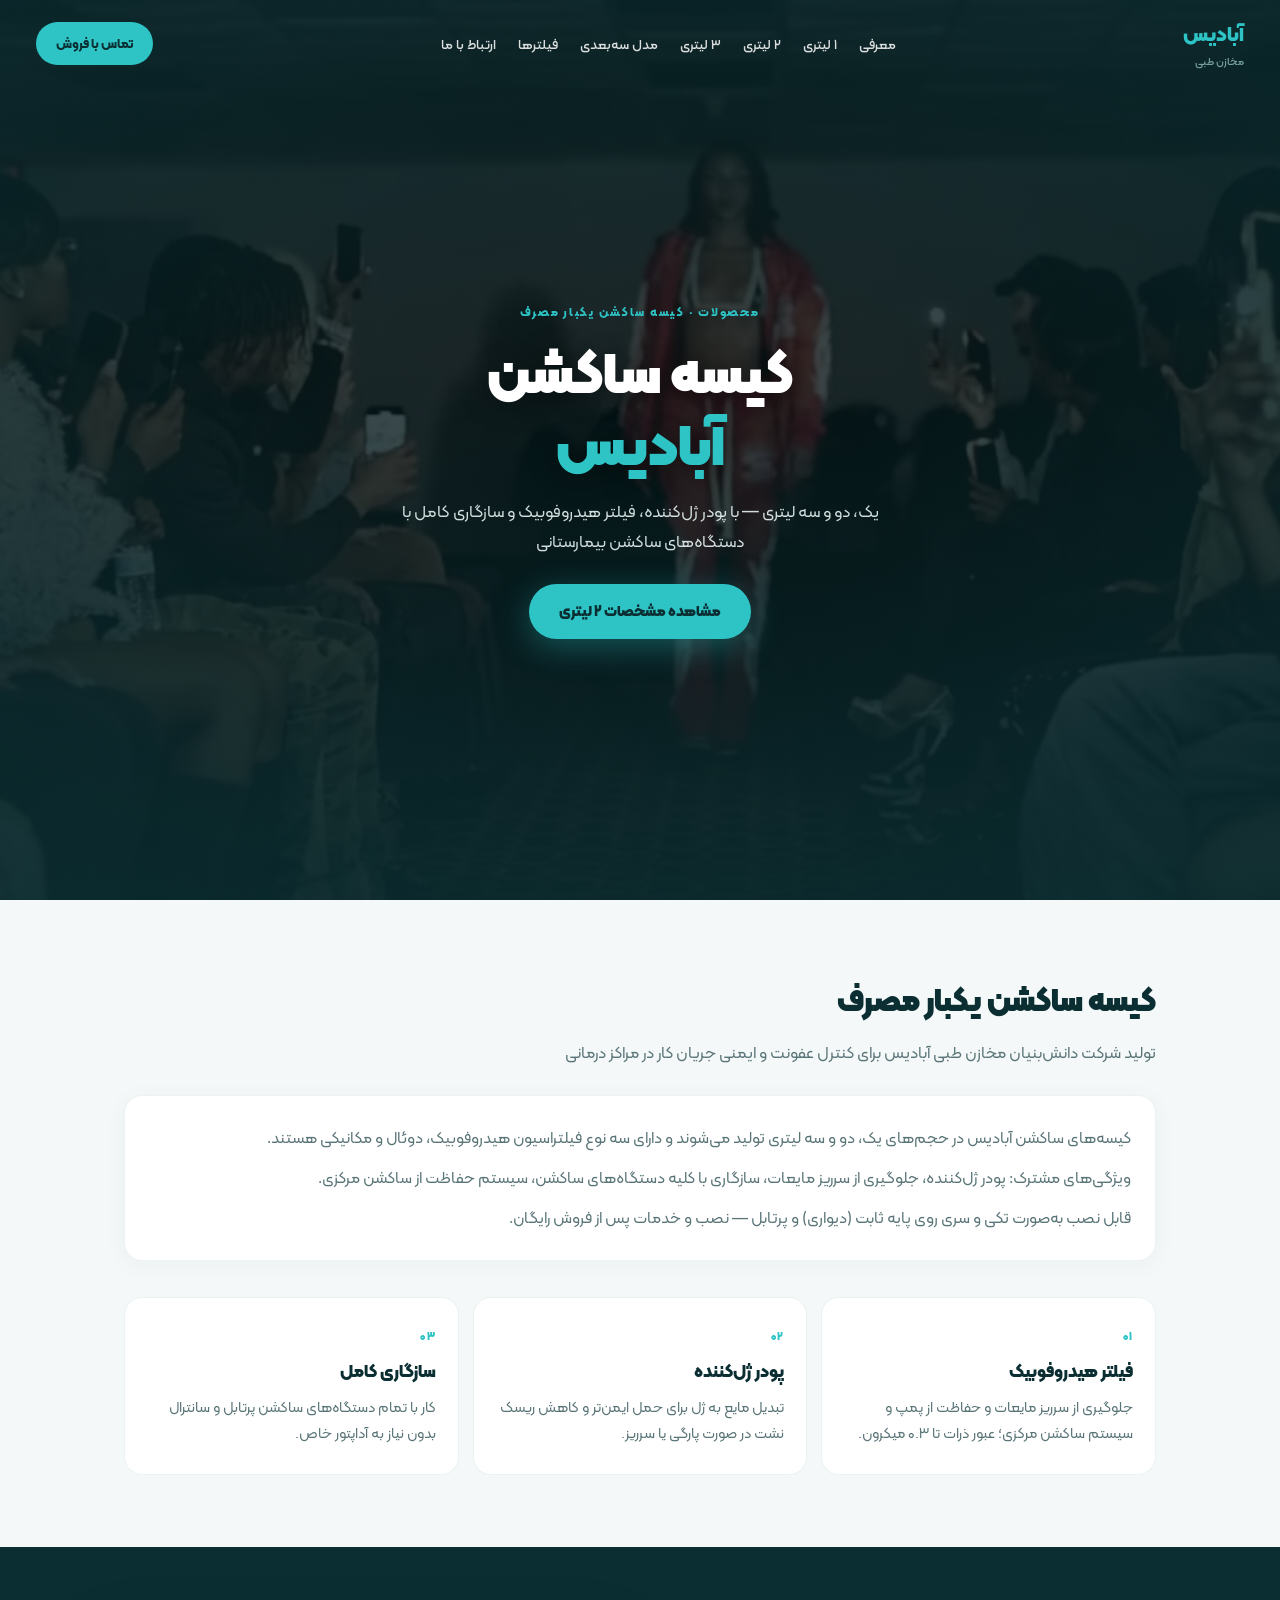
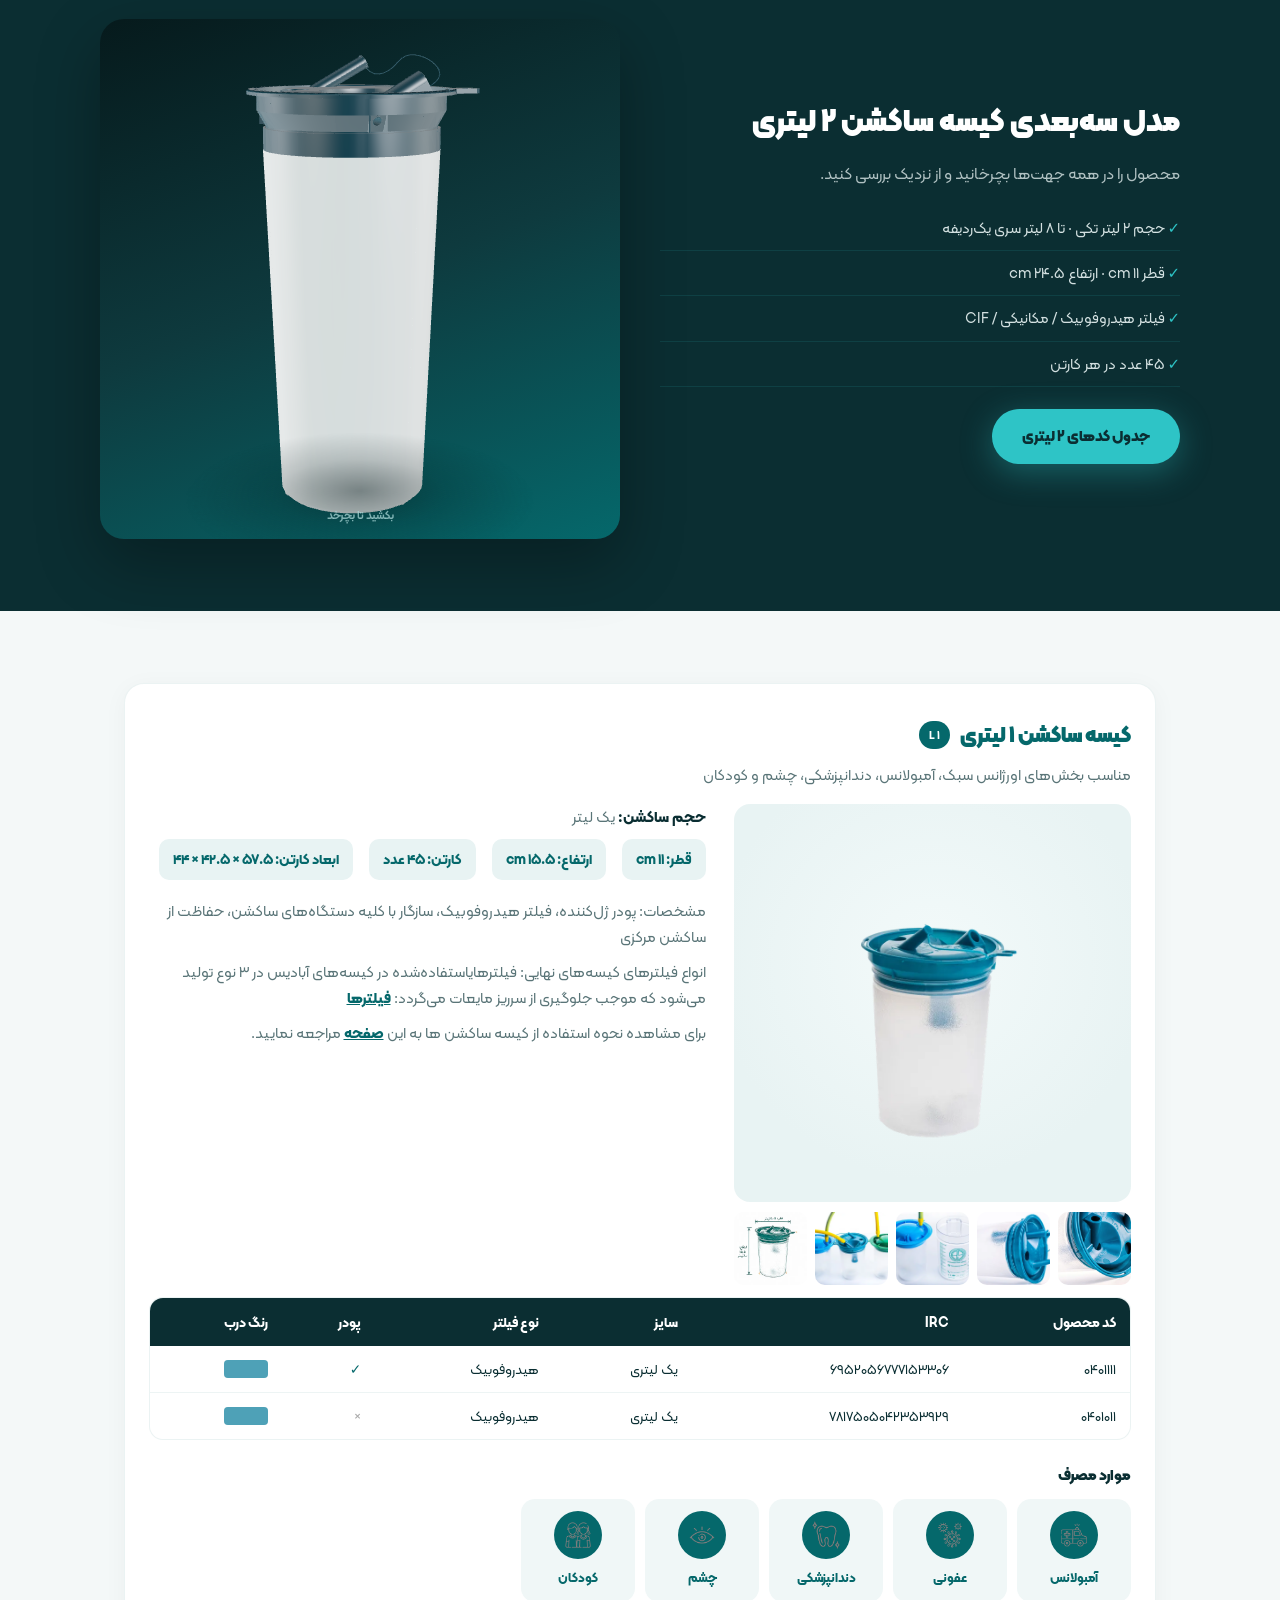
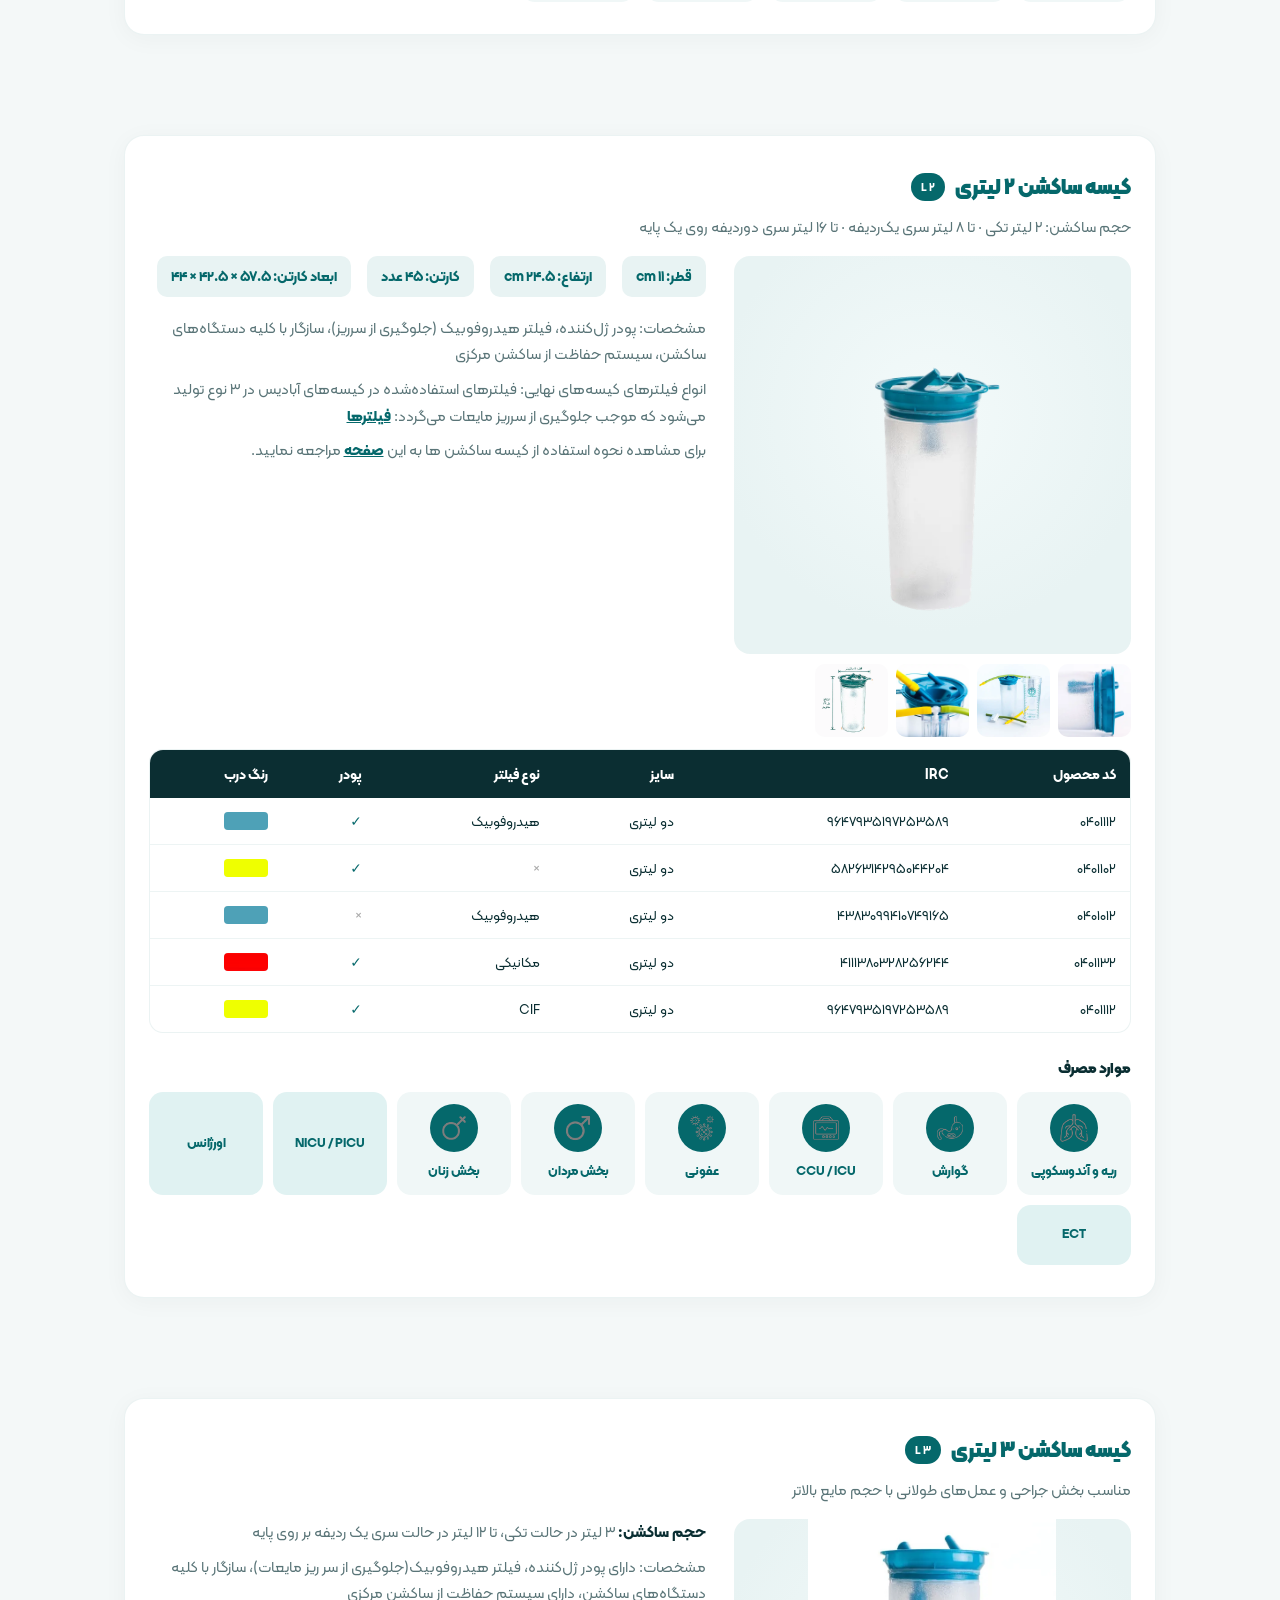
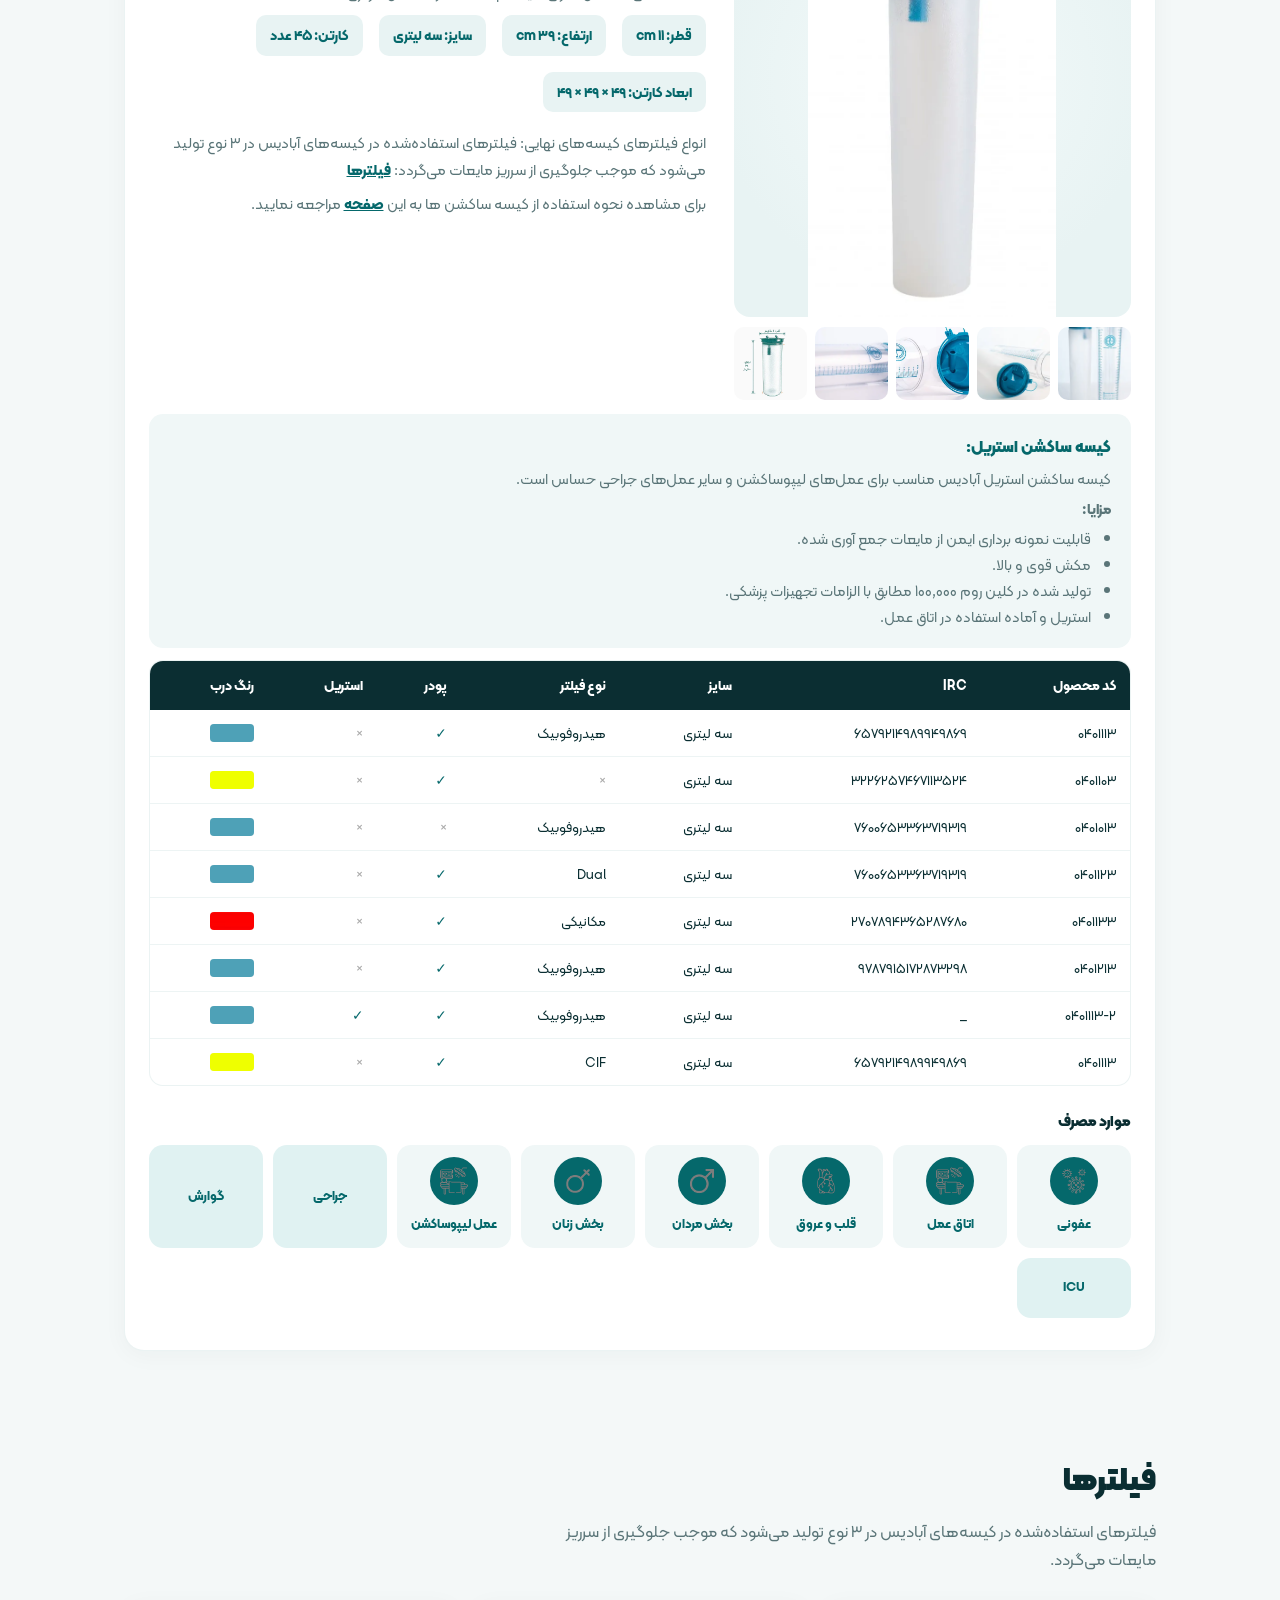
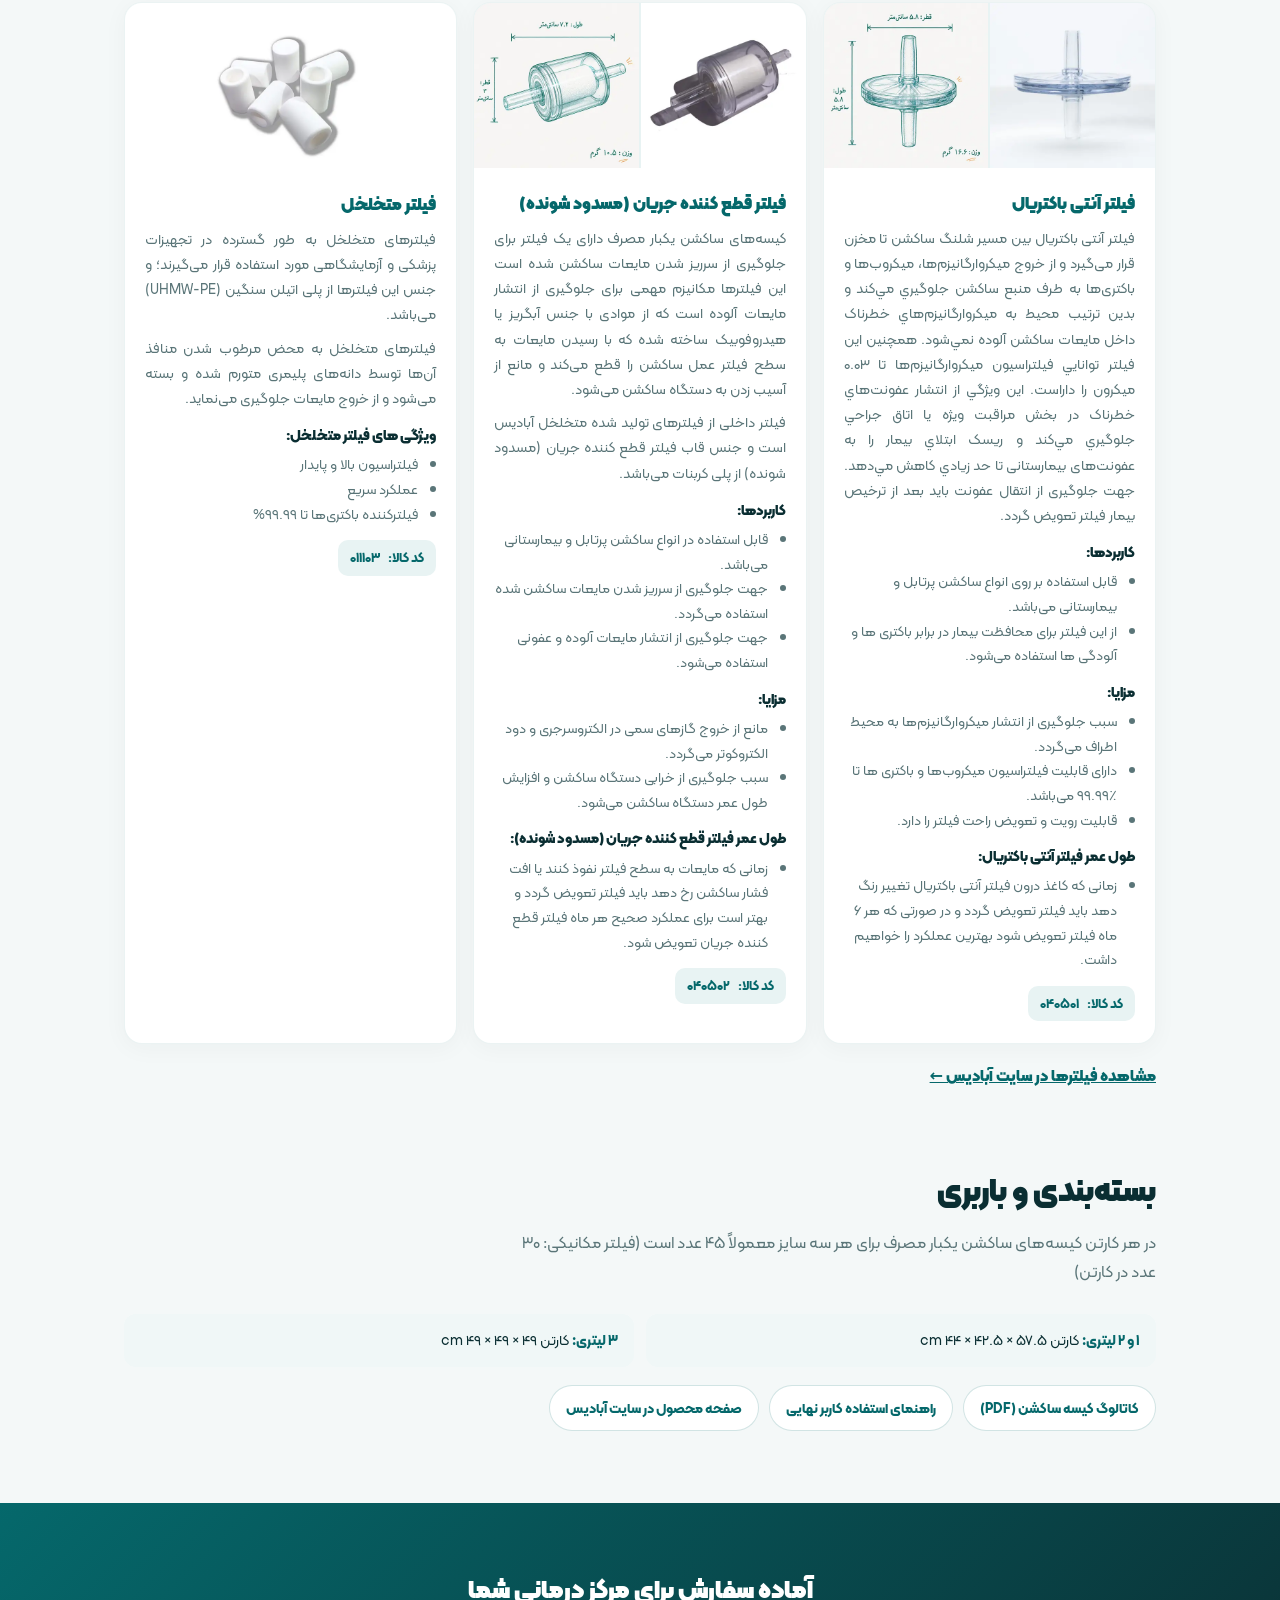
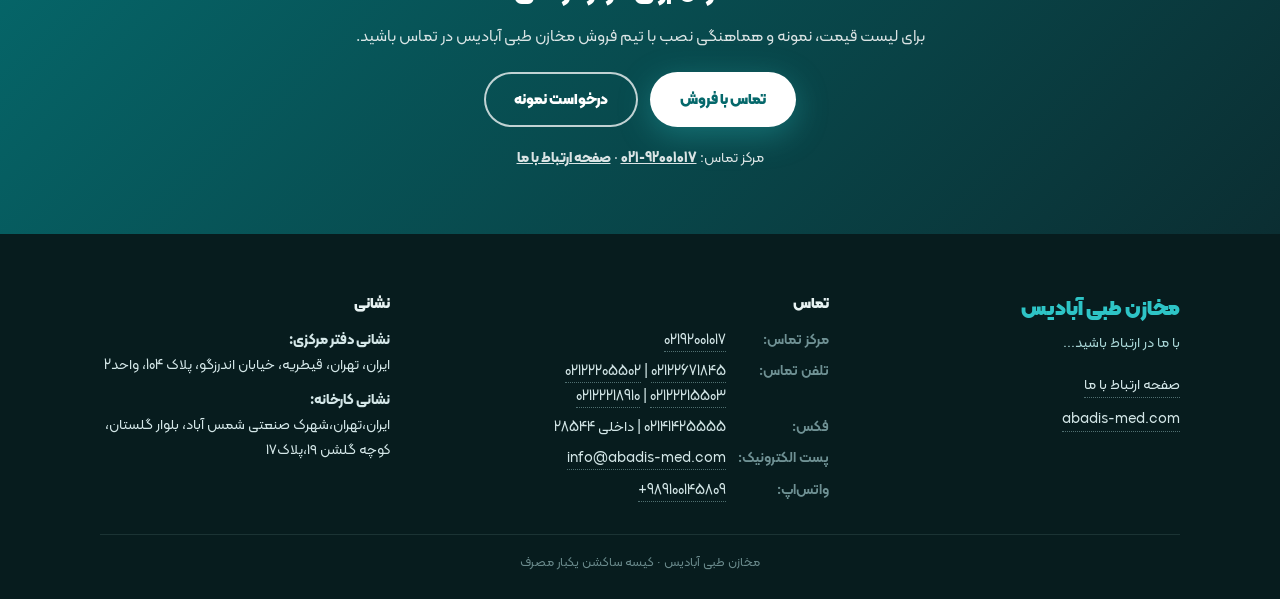
==== abadis/index.html @ 12a15f3e "abadis: merge user's new zip (new hero video default), full product info + gallery from abadis-med.c" ====
<!DOCTYPE html>
<html lang="fa" dir="rtl">
<head>
  <meta charset="UTF-8" />
  <meta name="viewport" content="width=device-width, initial-scale=1" />
  <title>کیسه ساکشن — مخازن طبی آبادیس</title>
  <meta name="description" content="کیسه ساکشن یکبار مصرف آبادیس در حجم‌های ۱، ۲ و ۳ لیتری؛ دارای پودر ژل‌کننده، فیلتر هیدروفوبیک و سیستم حفاظت از ساکشن مرکزی، سازگار با کلیه دستگاه‌های ساکشن." />
  <meta name="theme-color" content="#0b2e32" />
  <link rel="canonical" href="https://siaamak-ghodsi.github.io/abadis-scroll-scrub-demo/abadis/" />
  <link rel="icon" href="./favicon.ico" sizes="any" />
  <link rel="icon" type="image/png" sizes="32x32" href="./img/favicon-32.png" />
  <link rel="apple-touch-icon" href="./img/apple-touch-icon.png" />
  <meta property="og:type" content="website" />
  <meta property="og:locale" content="fa_IR" />
  <meta property="og:site_name" content="مخازن طبی آبادیس" />
  <meta property="og:title" content="کیسه ساکشن یکبار مصرف آبادیس" />
  <meta property="og:description" content="یک، دو و سه لیتری — با پودر ژل‌کننده، فیلتر هیدروفوبیک و سازگاری کامل با دستگاه‌های ساکشن بیمارستانی" />
  <meta property="og:url" content="https://siaamak-ghodsi.github.io/abadis-scroll-scrub-demo/abadis/" />
  <meta property="og:image" content="https://siaamak-ghodsi.github.io/abadis-scroll-scrub-demo/abadis/img/og-image.jpg" />
  <meta property="og:image:width" content="1200" />
  <meta property="og:image:height" content="630" />
  <meta name="twitter:card" content="summary_large_image" />
  <meta name="twitter:title" content="کیسه ساکشن یکبار مصرف آبادیس" />
  <meta name="twitter:description" content="یک، دو و سه لیتری — با پودر ژل‌کننده، فیلتر هیدروفوبیک و سازگاری کامل با دستگاه‌های ساکشن بیمارستانی" />
  <meta name="twitter:image" content="https://siaamak-ghodsi.github.io/abadis-scroll-scrub-demo/abadis/img/og-image.jpg" />
  <link rel="preload" href="./fonts/kalameh/KalamehWeb-FaNum-Regular.woff2" as="font" type="font/woff2" crossorigin />
  <link rel="preload" href="./fonts/kalameh/KalamehWeb-FaNum-Black.woff2" as="font" type="font/woff2" crossorigin />
  <link rel="preload" href="./media/hero-poster.jpg" as="image" />
  <script type="importmap">
  {
    "imports": {
      "three": "./vendor/three/build/three.module.js",
      "three/addons/": "./vendor/three/examples/jsm/"
    }
  }
  </script>
  <style>
    @font-face { font-family: "Kalameh"; src: url("./fonts/kalameh/KalamehWeb-FaNum-Regular.woff2") format("woff2"); font-weight: 400; font-display: swap; }
    @font-face { font-family: "Kalameh"; src: url("./fonts/kalameh/KalamehWeb-FaNum-Medium.woff2") format("woff2"); font-weight: 500; font-display: swap; }
    @font-face { font-family: "Kalameh"; src: url("./fonts/kalameh/KalamehWeb-FaNum-SemiBold.woff2") format("woff2"); font-weight: 600; font-display: swap; }
    @font-face { font-family: "Kalameh"; src: url("./fonts/kalameh/KalamehWeb-FaNum-Bold.woff2") format("woff2"); font-weight: 700; font-display: swap; }
    @font-face { font-family: "Kalameh"; src: url("./fonts/kalameh/KalamehWeb-FaNum-ExtraBold.woff2") format("woff2"); font-weight: 800; font-display: swap; }
    @font-face { font-family: "Kalameh"; src: url("./fonts/kalameh/KalamehWeb-FaNum-Black.woff2") format("woff2"); font-weight: 900; font-display: swap; }

    :root {
      --teal: #05686b;
      --teal-dark: #0b2e32;
      --accent: #2ec4c6;
      --ink: #0a2e32;
      --muted: #5a7578;
      --bg: #f4f8f8;
      --font: "Kalameh", Tahoma, system-ui, sans-serif;
    }
    * { box-sizing: border-box; margin: 0; padding: 0; }
    html { scroll-behavior: smooth; }
    body { font-family: var(--font); color: var(--ink); line-height: 1.75; background: #0b2e32; }

    .header {
      position: fixed; top: 0; left: 0; right: 0; z-index: 100;
      display: flex; align-items: center; justify-content: space-between;
      padding: 16px 36px;
      transition: background .35s, backdrop-filter .35s;
    }
    .header.scrolled {
      background: rgba(11, 46, 50, 0.94);
      backdrop-filter: blur(14px);
    }
    .logo { color: #2ec4c6; font-weight: 800; font-size: 1.3rem; }
    .logo span { display: block; font-size: 0.68rem; font-weight: 500; color: rgba(168,213,214,0.7); }
    .nav { display: flex; gap: 22px; }
    .nav a {
      color: rgba(255,255,255,0.85); font-size: 0.86rem; font-weight: 500;
      text-decoration: none; transition: color .2s;
    }
    .nav a:hover { color: #2ec4c6; }
    .header-cta {
      text-decoration: none; display: inline-block;
      background: #2ec4c6; color: #0b2e32;
      padding: 10px 20px; border-radius: 999px;
      font-weight: 700; font-size: 0.84rem; border: none; cursor: pointer;
      font-family: inherit;
    }
    @media (max-width: 800px) {
      .nav { display: none; }
      .header { padding: 12px 16px; }
    }

    .hero {
      position: relative; min-height: 100vh;
      display: flex; align-items: center; justify-content: center;
      overflow: hidden;
    }
    .hero-video { position: absolute; inset: 0; z-index: 0; }
    .hero-video video {
      width: 100%; height: 100%;
      object-fit: cover;
      filter: brightness(0.38) saturate(0.75) contrast(1.05);
    }
    .hero-overlay {
      position: absolute; inset: 0; z-index: 1;
      background:
        linear-gradient(180deg, rgba(11,46,50,0.6) 0%, rgba(11,46,50,0.4) 40%, rgba(11,46,50,0.82) 100%),
        radial-gradient(ellipse at 50% 55%, transparent 25%, rgba(11,46,50,0.55) 100%);
    }
    .hero-content {
      position: relative; z-index: 2;
      text-align: center; padding: 120px 24px 80px; max-width: 820px;
    }
    .hero-content .eyebrow {
      font-size: 0.78rem; font-weight: 700; letter-spacing: 0.14em;
      color: var(--accent); margin-bottom: 14px;
    }
    .hero-content h1 {
      font-size: clamp(2.1rem, 5.5vw, 3.6rem);
      font-weight: 900; line-height: 1.25; color: #fff; margin-bottom: 16px;
      text-shadow: 0 4px 28px rgba(0,0,0,0.45);
    }
    .hero-content h1 em { font-style: normal; color: #2ec4c6; }
    .hero-content p {
      color: rgba(232,243,243,0.9); font-size: 1.05rem;
      margin-bottom: 28px; max-width: 540px; margin-inline: auto;
    }
    .hero-btn {
      display: inline-flex; text-decoration: none; background: #2ec4c6; color: #0b2e32;
      padding: 14px 30px; border-radius: 999px;
      font-weight: 800; font-size: 0.95rem; border: none; cursor: pointer;
      font-family: inherit;
      box-shadow: 0 8px 32px rgba(46,196,198,0.35);
      transition: transform .3s, box-shadow .3s;
    }
    .hero-btn:hover { transform: translateY(-3px); box-shadow: 0 14px 40px rgba(46,196,198,0.5); }

    .main { background: var(--bg); color: var(--ink); }
    .band { max-width: 1080px; margin: 0 auto; padding: 72px 24px; }
    .band h2 { font-size: clamp(1.45rem, 3vw, 2rem); font-weight: 900; margin-bottom: 10px; }
    .band .sub { color: var(--muted); font-size: 1.02rem; max-width: 640px; margin-bottom: 28px; }

    .intro-text {
      background: #fff; border-radius: 18px; padding: 28px 24px;
      border: 1px solid rgba(5,104,107,0.08);
      box-shadow: 0 4px 24px rgba(11,46,50,0.04);
      margin-bottom: 36px;
    }
    .intro-text p { color: var(--muted); margin-bottom: 12px; }
    .intro-text p:last-child { margin-bottom: 0; }

    .stats {
      display: grid; grid-template-columns: repeat(4, 1fr); gap: 12px;
    }
    @media (max-width: 640px) { .stats { grid-template-columns: 1fr 1fr; } }
    .stat {
      background: #fff; border-radius: 16px; padding: 24px 14px; text-align: center;
      border: 1px solid rgba(5,104,107,0.08);
      box-shadow: 0 4px 20px rgba(11,46,50,0.04);
      transition: transform .3s;
    }
    .stat:hover { transform: translateY(-5px); }
    .stat strong { display: block; font-size: 1.7rem; font-weight: 900; color: var(--teal); margin-bottom: 4px; }
    .stat span { font-size: 0.84rem; color: var(--muted); font-weight: 500; }

    .features {
      display: grid; grid-template-columns: repeat(3, 1fr); gap: 14px;
    }
    @media (max-width: 700px) { .features { grid-template-columns: 1fr; } }
    .feature {
      background: #fff; border-radius: 18px; padding: 28px 22px;
      border: 1px solid rgba(5,104,107,0.08);
      transition: transform .3s, box-shadow .3s;
    }
    .feature:hover { transform: translateY(-5px); box-shadow: 0 14px 36px rgba(11,46,50,0.1); }
    .feature-num { font-size: 0.72rem; font-weight: 800; color: var(--accent); letter-spacing: 0.1em; margin-bottom: 10px; }
    .feature h3 { font-size: 1.1rem; font-weight: 800; margin-bottom: 8px; }
    .feature p { font-size: 0.92rem; color: var(--muted); }

    .product-strip {
      background: #0b2e32; color: #e8f3f3; padding: 72px 24px;
    }
    .product-strip-inner {
      max-width: 1080px; margin: 0 auto;
      display: grid; grid-template-columns: 1fr 1fr; gap: 40px; align-items: center;
    }
    @media (max-width: 800px) { .product-strip-inner { grid-template-columns: 1fr; } }
    .product-strip h2 { font-size: clamp(1.4rem, 3vw, 1.9rem); font-weight: 900; margin-bottom: 12px; color: #fff; }
    .product-strip p { color: rgba(232,243,243,0.75); margin-bottom: 18px; }
    .product-strip ul { list-style: none; margin-bottom: 22px; }
    .product-strip li {
      padding: 9px 0; border-bottom: 1px solid rgba(46,196,198,0.12);
      font-size: 0.94rem; color: rgba(232,243,243,0.9);
    }
    .product-strip li::before { content: "✓ "; color: #2ec4c6; font-weight: 800; }

    .product-visual {
      background: linear-gradient(160deg, #061a1c, #0e3a3e 50%, #05686b);
      border-radius: 24px; aspect-ratio: 1;
      position: relative; overflow: hidden; min-height: 280px;
      box-shadow: 0 24px 64px rgba(0,0,0,0.3);
    }
    .product-visual canvas { width: 100% !important; height: 100% !important; display: block; touch-action: pan-y; cursor: grab; outline: none; }
    .product-visual canvas:active { cursor: grabbing; }
    .product-visual-hint {
      position: absolute; bottom: 14px; left: 50%; transform: translateX(-50%);
      font-size: 0.72rem; font-weight: 600; color: rgba(168,213,214,0.75);
      pointer-events: none; z-index: 2; white-space: nowrap;
    }
    .product-visual-loading {
      position: absolute; inset: 0; display: flex; align-items: center; justify-content: center;
      color: #a8d5d6; font-size: 0.85rem; font-weight: 600; z-index: 1;
    }
    .product-visual-loading.hide { opacity: 0; pointer-events: none; transition: opacity .4s; }

    .size-block {
      background: #fff; border-radius: 20px; padding: 32px 24px;
      border: 1px solid rgba(5,104,107,0.08);
      box-shadow: 0 4px 24px rgba(11,46,50,0.04);
      margin-bottom: 28px;
    }
    .size-block h3 {
      font-size: 1.35rem; font-weight: 900; margin-bottom: 8px;
      color: var(--teal); display: flex; align-items: center; gap: 10px;
    }
    .size-block h3 .badge {
      background: var(--teal); color: #fff; font-size: 0.72rem;
      padding: 4px 10px; border-radius: 999px; font-weight: 700;
    }
    .size-block .meta { color: var(--muted); font-size: 0.95rem; margin-bottom: 16px; }
    .size-block .dims {
      display: flex; gap: 16px; flex-wrap: wrap; margin-bottom: 18px;
    }
    .size-block .dims span {
      background: #e8f3f3; color: var(--teal); padding: 8px 14px;
      border-radius: 10px; font-size: 0.88rem; font-weight: 700;
    }

    .table-wrap {
      background: #fff; border-radius: 14px; overflow: hidden;
      border: 1px solid rgba(5,104,107,0.08);
      margin-top: 12px; overflow-x: auto;
    }
    table { width: 100%; border-collapse: collapse; font-size: 0.86rem; min-width: 520px; }
    th {
      background: #0b2e32; color: #fff; padding: 12px 14px;
      text-align: right; font-weight: 700;
    }
    td { padding: 11px 14px; border-bottom: 1px solid rgba(5,104,107,0.07); }
    tr:last-child td { border-bottom: none; }
    tbody tr:hover td { background: rgba(46,196,198,0.06); }
    .yes { color: var(--teal); font-weight: 900; }
    .no { color: #aaa; }

    .tags { display: flex; flex-wrap: wrap; gap: 8px; margin-top: 14px; }
    .tag {
      background: #e0f2f2; color: var(--teal);
      padding: 8px 14px; border-radius: 999px;
      font-weight: 700; font-size: 0.84rem;
    }

    .carton {
      display: grid; grid-template-columns: 1fr 1fr; gap: 12px; margin-top: 16px;
    }
    @media (max-width: 500px) { .carton { grid-template-columns: 1fr; } }
    .carton div {
      background: #f0f7f7; border-radius: 12px; padding: 14px 16px;
      font-size: 0.9rem;
    }
    .carton strong { color: var(--teal); }

    .cta-band {
      background: linear-gradient(135deg, #05686b, #0b2e32);
      padding: 64px 24px; text-align: center; color: #fff;
    }
    .cta-band h2 { font-size: 1.6rem; font-weight: 900; margin-bottom: 10px; }
    .cta-band p { opacity: 0.85; margin-bottom: 22px; }
    .cta-band .hero-btn { background: #fff; color: #05686b; }

    footer {
      background: #071c1e; color: #6a8a8c;
      text-align: center; padding: 24px; font-size: 0.8rem;
    }

    /* ---- 3D viewer (trackball) ---- */
    .product-visual { user-select: none; -webkit-user-select: none; -webkit-tap-highlight-color: transparent; }
    .product-visual .pv-canvas { position: relative; z-index: 1; opacity: 0; transition: opacity .5s ease; }
    .product-visual.pv-ready .pv-canvas { opacity: 1; }
    .pv-grab { position: absolute; z-index: 2; touch-action: none; cursor: grab; }
    .product-visual.pv-grabbing, .product-visual.pv-grabbing .pv-grab, .product-visual.pv-grabbing canvas { cursor: grabbing; }
    .pv-fallback { position: absolute; inset: 0; width: 100%; height: 100%; object-fit: contain; display: none; }
    .product-visual.pv-failed .pv-fallback { display: block; }
    .product-visual.pv-failed .pv-canvas, .product-visual.pv-failed .pv-hint, .product-visual.pv-failed .pv-grab { display: none; }
    .product-visual-hint { z-index: 3; transition: opacity .6s ease; }
    .pv-hint--gone { opacity: 0; }

    /* ---- size blocks: gallery + info ---- */
    .size-grid { display: grid; grid-template-columns: minmax(0, 5fr) minmax(0, 7fr); gap: 28px; align-items: start; margin-bottom: 8px; }
    @media (max-width: 800px) { .size-grid { grid-template-columns: 1fr; gap: 18px; } }
    .size-media { display: flex; flex-direction: column; gap: 10px; }
    .gal-main { display: block; border-radius: 16px; overflow: hidden; background: radial-gradient(circle at 50% 40%, #f3fafa, #e8f3f3 70%); aspect-ratio: 1; }
    .gal-main img { width: 100%; height: 100%; object-fit: contain; display: block; transition: transform .5s ease; }
    .gal-main:hover img { transform: scale(1.03); }
    .gal-thumbs { display: grid; grid-template-columns: repeat(5, 1fr); gap: 8px; }
    .gal-thumbs a { display: block; aspect-ratio: 1; border-radius: 10px; overflow: hidden; background: #e8f3f3; outline-offset: 2px; }
    .gal-thumbs img { width: 100%; height: 100%; object-fit: cover; display: block; transition: transform .35s ease, opacity .35s; }
    .gal-thumbs a:hover img { transform: scale(1.07); }
    .size-info .note { color: var(--muted); font-size: 0.95rem; margin-bottom: 8px; }
    .size-info .note strong { color: var(--ink); }
    .size-info a, .sterile a { color: var(--teal); font-weight: 700; }
    .size-block .dims span { white-space: nowrap; }
    .irc { font-variant-numeric: tabular-nums; text-align: right; }
    td img.lid { display: block; width: 44px; height: 18px; border-radius: 4px; box-shadow: inset 0 0 0 1px rgba(0,0,0,.08); }
    .sterile { background: #f0f7f7; border-radius: 14px; padding: 18px 20px; margin: 14px 0 4px; }
    .sterile h4 { font-size: 1.02rem; font-weight: 800; color: var(--teal); margin-bottom: 6px; }
    .sterile p { color: var(--muted); font-size: 0.93rem; margin-bottom: 4px; }
    .sterile ul { padding-right: 20px; color: var(--muted); font-size: 0.93rem; }
    .uses-h { font-size: 0.95rem; font-weight: 800; margin: 22px 0 10px; color: var(--ink); }
    .uses { display: grid; grid-template-columns: repeat(auto-fill, minmax(104px, 1fr)); gap: 10px; }
    .use { background: #f0f7f7; border-radius: 14px; padding: 12px 8px; text-align: center; font-size: 0.82rem; font-weight: 700; color: var(--teal); display: flex; flex-direction: column; align-items: center; gap: 8px; justify-content: center; }
    .use-ic { width: 48px; height: 48px; border-radius: 50%; background: var(--teal); display: grid; place-items: center; }
    .use-ic img { width: 30px; height: 30px; }
    .use--text { min-height: 60px; background: #e0f2f2; }

    /* ---- filters ---- */
    .filters { display: grid; grid-template-columns: repeat(3, 1fr); gap: 16px; }
    @media (max-width: 900px) { .filters { grid-template-columns: 1fr; } }
    .filter-card { background: #fff; border-radius: 18px; border: 1px solid rgba(5,104,107,0.08); box-shadow: 0 4px 24px rgba(11,46,50,0.04); overflow: hidden; display: flex; flex-direction: column; }
    .filter-media { display: grid; grid-template-columns: 1fr 1fr; gap: 2px; background: #e8f3f3; }
    .filter-media.one { grid-template-columns: 1fr; }
    .filter-media a { display: block; aspect-ratio: 1; overflow: hidden; background: #fff; }
    .filter-media.one a { aspect-ratio: 2 / 1; }
    .filter-media img { width: 100%; height: 100%; object-fit: cover; display: block; transition: transform .4s; }
    .filter-media.one img { object-fit: contain; }
    .filter-media a:hover img { transform: scale(1.05); }
    .filter-body { padding: 20px 20px 22px; }
    .filter-body h3 { font-size: 1.08rem; font-weight: 900; color: var(--teal); margin-bottom: 8px; }
    .filter-body p { color: var(--muted); font-size: 0.9rem; margin-bottom: 8px; text-align: justify; }
    .filter-body h4 { font-size: 0.9rem; font-weight: 800; margin: 12px 0 4px; }
    .filter-body ul { padding-right: 18px; color: var(--muted); font-size: 0.88rem; }
    .filter-code { margin-top: 14px; display: inline-flex; gap: 8px; background: #e8f3f3; color: var(--teal); padding: 6px 12px; border-radius: 10px; font-size: 0.84rem; font-weight: 700; }
    .more-link { display: inline-block; margin-top: 18px; color: var(--teal); font-weight: 800; }

    .doc-links { display: flex; flex-wrap: wrap; gap: 10px; margin-top: 18px; }
    .doc-links a { background: #fff; border: 1px solid rgba(5,104,107,0.18); color: var(--teal); padding: 10px 16px; border-radius: 999px; font-weight: 700; font-size: 0.88rem; text-decoration: none; transition: background .2s, color .2s; }
    .doc-links a:hover { background: var(--teal); color: #fff; }

    /* ---- CTA + contact footer ---- */
    .cta-actions { display: flex; gap: 12px; justify-content: center; flex-wrap: wrap; }
    .cta-band .hero-btn--ghost { background: transparent; color: #fff; box-shadow: inset 0 0 0 2px rgba(255,255,255,.75); }
    .cta-band .hero-btn--ghost:hover { background: rgba(255,255,255,.12); }
    .cta-sub { margin: 18px 0 0 !important; font-size: 0.9rem; }
    .cta-sub a { color: #fff; font-weight: 700; }
    footer.site-footer { text-align: right; padding: 56px 24px 26px; font-size: 0.9rem; color: #9fbcbe; }
    .foot-inner { max-width: 1080px; margin: 0 auto; display: grid; grid-template-columns: 1.1fr 1.4fr 1fr; gap: 32px; }
    @media (max-width: 800px) { .foot-inner { grid-template-columns: 1fr; gap: 22px; } }
    .foot-brand strong { display: block; color: #2ec4c6; font-size: 1.3rem; font-weight: 900; }
    .foot-brand span { display: block; color: #a8d5d6; margin-top: 4px; }
    .site-footer h3 { color: #e8f3f3; font-size: 0.95rem; font-weight: 800; margin-bottom: 10px; }
    .site-footer dl { display: grid; grid-template-columns: auto 1fr; gap: 6px 12px; }
    .site-footer dt { color: #6f9194; font-weight: 600; white-space: nowrap; }
    .site-footer dd { color: #d4e7e8; }
    .site-footer a { color: #d4e7e8; text-decoration: none; border-bottom: 1px dotted rgba(168,213,214,.45); }
    .site-footer a:hover { color: #2ec4c6; }
    .site-footer p { color: #d4e7e8; margin-bottom: 10px; }
    .foot-links { display: flex; flex-direction: column; gap: 8px; align-items: flex-start; }
    .foot-copy { max-width: 1080px; margin: 32px auto 0; padding-top: 16px; border-top: 1px solid rgba(168,213,214,.12); font-size: 0.8rem; color: #6a8a8c; text-align: center; }

    /* ---- lightbox ---- */
    .lb { position: fixed; inset: 0; z-index: 500; background: rgba(4,18,20,.92); display: none; align-items: center; justify-content: center; touch-action: pan-y pinch-zoom; }
    .lb.open { display: flex; }
    .lb figure { margin: 0; max-width: min(92vw, 1200px); max-height: 86vh; display: flex; flex-direction: column; align-items: center; gap: 10px; }
    .lb img { max-width: 100%; max-height: 78vh; object-fit: contain; border-radius: 12px; background: #f3fafa; }
    .lb figcaption { color: #cfe6e6; font-size: 0.9rem; text-align: center; }
    .lb button { position: absolute; background: rgba(255,255,255,.1); color: #fff; border: 0; width: 48px; height: 48px; border-radius: 50%; font-size: 1.5rem; cursor: pointer; font-family: inherit; display: grid; place-items: center; }
    .lb button:hover { background: rgba(46,196,198,.35); }
    .lb .lb-close { top: 16px; left: 16px; }
    .lb .lb-prev { right: 16px; top: 50%; transform: translateY(-50%); }
    .lb .lb-next { left: 16px; top: 50%; transform: translateY(-50%); }
    .lb .lb-count { position: absolute; top: 26px; right: 24px; color: #9fbcbe; font-size: .85rem; }
    @media (max-width: 600px) { .lb .lb-prev, .lb .lb-next { top: auto; bottom: 18px; transform: none; } }
    body.lb-lock { overflow: hidden; }

    @media (prefers-reduced-motion: reduce) {
      .hero-video video { display: none; }
      .hero { background: #0b2e32; }
    }
  </style>
</head>
<body>

  <header class="header" id="header">
    <div class="logo">آبادیس<span>مخازن طبی</span></div>
    <nav class="nav">
      <a href="#intro">معرفی</a>
      <a href="#s1">۱ لیتری</a>
      <a href="#s2">۲ لیتری</a>
      <a href="#s3">۳ لیتری</a>
      <a href="#viewer">مدل سه‌بعدی</a>
      <a href="#filters">فیلترها</a>
      <a href="#contact">ارتباط با ما</a>
    </nav>
    <a class="header-cta" href="#contact">تماس با فروش</a>
  </header>

  <section class="hero">
    <div class="hero-video">
      <video autoplay muted loop playsinline preload="auto" poster="./media/hero-poster.jpg" id="heroVid" disablepictureinpicture disableremoteplayback aria-hidden="true" tabindex="-1">
        <source src="./media/hero-mobile.mp4" type="video/mp4" media="(max-width: 800px)" />
        <source src="./media/hero-1080.mp4" type="video/mp4" />
      </video>
    </div>
    <div class="hero-overlay"></div>
    <div class="hero-content">
      <div class="eyebrow">محصولات · کیسه ساکشن یکبار مصرف</div>
      <h1>کیسه ساکشن<br><em>آبادیس</em></h1>
      <p>یک، دو و سه لیتری — با پودر ژل‌کننده، فیلتر هیدروفوبیک و سازگاری کامل با دستگاه‌های ساکشن بیمارستانی</p>
      <a href="#s2" class="hero-btn">مشاهده مشخصات ۲ لیتری</a>
    </div>
  </section>

  <div class="main">
    <section class="band" id="intro">
      <h2>کیسه ساکشن یکبار مصرف</h2>
      <p class="sub">تولید شرکت دانش‌بنیان مخازن طبی آبادیس برای کنترل عفونت و ایمنی جریان کار در مراکز درمانی</p>
      <div class="intro-text">
        <p>کیسه‌های ساکشن آبادیس در حجم‌های یک، دو و سه لیتری تولید می‌شوند و دارای سه نوع فیلتراسیون هیدروفوبیک، دوئال و مکانیکی هستند.</p>
        <p>ویژگی‌های مشترک: پودر ژل‌کننده، جلوگیری از سرریز مایعات، سازگاری با کلیه دستگاه‌های ساکشن، سیستم حفاظت از ساکشن مرکزی.</p>
        <p>قابل نصب به‌صورت تکی و سری روی پایه ثابت (دیواری) و پرتابل — نصب و خدمات پس از فروش رایگان.</p>
      </div>
      <div class="features">
        <div class="feature">
          <div class="feature-num">۰۱</div>
          <h3>فیلتر هیدروفوبیک</h3>
          <p>جلوگیری از سرریز مایعات و حفاظت از پمپ و سیستم ساکشن مرکزی؛ عبور ذرات تا ۰.۳ میکرون.</p>
        </div>
        <div class="feature">
          <div class="feature-num">۰۲</div>
          <h3>پودر ژل‌کننده</h3>
          <p>تبدیل مایع به ژل برای حمل ایمن‌تر و کاهش ریسک نشت در صورت پارگی یا سرریز.</p>
        </div>
        <div class="feature">
          <div class="feature-num">۰۳</div>
          <h3>سازگاری کامل</h3>
          <p>کار با تمام دستگاه‌های ساکشن پرتابل و سانترال بدون نیاز به آداپتور خاص.</p>
        </div>
      </div>
    </section>
  </div>

  <!-- 3D viewer strip -->
  <section class="product-strip" id="viewer">
    <div class="product-strip-inner">
      <div>
        <h2>مدل سه‌بعدی کیسه ساکشن ۲ لیتری</h2>
        <p>محصول را در همه جهت‌ها بچرخانید و از نزدیک بررسی کنید.</p>
        <ul>
          <li>حجم ۲ لیتر تکی · تا ۸ لیتر سری یک‌ردیفه</li>
          <li>قطر ۱۱ cm · ارتفاع ۲۴.۵ cm</li>
          <li>فیلتر هیدروفوبیک / مکانیکی / CIF</li>
          <li>۴۵ عدد در هر کارتن</li>
        </ul>
        <a href="#s2" class="hero-btn">جدول کدهای ۲ لیتری</a>
      </div>
      <div class="product-visual" id="productViewer">
        <img class="pv-fallback" src="./img/product-still.webp" width="800" height="800" alt="کیسه ساکشن ۲ لیتری آبادیس با درب فیروزه‌ای" loading="lazy" decoding="async" />
        <div class="product-visual-loading pv-loading" id="viewerLoading">بارگذاری مدل…</div>
        <canvas id="productCanvas" class="pv-canvas" aria-label="مدل سه‌بعدی کیسه ساکشن ۲ لیتری؛ برای چرخاندن بکشید"></canvas>
        <div class="product-visual-hint pv-hint">بکشید تا بچرخد</div>
      </div>
    </div>
  </section>

  <div class="main">
    <!-- 1L -->
    <section class="band" id="s1">
      <div class="size-block">
        <h3>کیسه ساکشن ۱ لیتری <span class="badge">۱ L</span></h3>
        <p class="meta">مناسب بخش‌های اورژانس سبک، آمبولانس، دندانپزشکی، چشم و کودکان</p>
        <div class="size-grid">
        <div class="size-media">
          <a class="gal-main" href="./img/p/p1-main.webp" data-gallery="s1" data-w="900" data-h="900" aria-label="نمایش بزرگ‌تر: کیسه ساکشن ۱ لیتری آبادیس">
            <img src="./img/p/p1-main.webp" width="900" height="900" loading="lazy" decoding="async" alt="کیسه ساکشن ۱ لیتری آبادیس">
          </a>
          <div class="gal-thumbs">
            <a href="./img/p/p1-g1.webp" data-gallery="s1" data-w="1543" data-h="1600" aria-label="نمایش بزرگ‌تر: نمای نزدیک از داخل درب کیسه ساکشن ۱ لیتری"><img src="./img/p/p1-g1-t.webp" width="463" height="480" loading="lazy" decoding="async" alt="نمای نزدیک از داخل درب کیسه ساکشن ۱ لیتری"></a>
            <a href="./img/p/p1-g2.webp" data-gallery="s1" data-w="1600" data-h="1067" aria-label="نمایش بزرگ‌تر: درب و فیلتر کیسه ساکشن ۱ لیتری از نمای جانبی"><img src="./img/p/p1-g2-t.webp" width="480" height="320" loading="lazy" decoding="async" alt="درب و فیلتر کیسه ساکشن ۱ لیتری از نمای جانبی"></a>
            <a href="./img/p/p1-g3.webp" data-gallery="s1" data-w="1600" data-h="1067" aria-label="نمایش بزرگ‌تر: کیسه ساکشن ۱ لیتری آبادیس در کنار مخزن مدرج"><img src="./img/p/p1-g3-t.webp" width="480" height="320" loading="lazy" decoding="async" alt="کیسه ساکشن ۱ لیتری آبادیس در کنار مخزن مدرج"></a>
            <a href="./img/p/p1-g4.webp" data-gallery="s1" data-w="1600" data-h="1067" aria-label="نمایش بزرگ‌تر: سه کیسه ساکشن ۱ لیتری با شلنگ‌های اتصال"><img src="./img/p/p1-g4-t.webp" width="480" height="320" loading="lazy" decoding="async" alt="سه کیسه ساکشن ۱ لیتری با شلنگ‌های اتصال"></a>
            <a href="./img/p/p1-g5.webp" data-gallery="s1" data-w="1254" data-h="1254" aria-label="نمایش بزرگ‌تر: ابعاد کیسه ساکشن ۱ لیتری: قطر ۱۱ و ارتفاع ۱۵٫۵ سانتی‌متر"><img src="./img/p/p1-g5-t.webp" width="480" height="480" loading="lazy" decoding="async" alt="ابعاد کیسه ساکشن ۱ لیتری: قطر ۱۱ و ارتفاع ۱۵٫۵ سانتی‌متر"></a>
          </div>
        </div>
        <div class="size-info">
        <p class="note"><strong>حجم ساکشن:</strong> یک لیتر</p>
        <div class="dims">
          <span>قطر: ۱۱ cm</span>
          <span>ارتفاع: ۱۵.۵ cm</span>
          <span>کارتن: ۴۵ عدد</span>
          <span>ابعاد کارتن: ۵۷.۵ × ۴۲.۵ × ۴۴</span>
        </div>
        <p style="color:var(--muted);font-size:0.95rem;margin-bottom:8px;">مشخصات: پودر ژل‌کننده، فیلتر هیدروفوبیک، سازگار با کلیه دستگاه‌های ساکشن، حفاظت از ساکشن مرکزی</p>
        <p class="note">انواع فیلترهای کیسه‌های نهایی: فیلترهایاستفاده‌شده در کیسه‌های آبادیس در ۳ نوع تولید می‌شود که موجب جلوگیری از سرریز مایعات می‌گردد: <a href="#filters">فیلترها</a></p>
        <p class="note">برای مشاهده نحوه استفاده از کیسه ساکشن ها به این <a href="https://abadis-med.com/راهنمای-نصب/راهنمای-استفاده-کاربر-نهایی/" target="_blank" rel="noopener">صفحه</a> مراجعه نمایید.</p>
        </div>
        </div>
        <div class="table-wrap">
          <table>
            <thead><tr><th>کد محصول</th><th>IRC</th><th>سایز</th><th>نوع فیلتر</th><th>پودر</th><th>رنگ درب</th></tr></thead>
            <tbody>
<tr><td>۰۴۰۱۱۱۱</td><td dir="ltr" class="irc">6952056777153306</td><td>یک لیتری</td><td>هیدروفوبیک</td><td class="yes">✓</td><td><img class="lid" src="./img/p/lid-teal.webp" width="50" height="20" alt="رنگ درب فیروزه‌ای" title="فیروزه‌ای"></td></tr>
<tr><td>۰۴۰۱۰۱۱</td><td dir="ltr" class="irc">7817505042353929</td><td>یک لیتری</td><td>هیدروفوبیک</td><td class="no">×</td><td><img class="lid" src="./img/p/lid-teal.webp" width="50" height="20" alt="رنگ درب فیروزه‌ای" title="فیروزه‌ای"></td></tr>
            </tbody>
          </table>
        </div>
        <h4 class="uses-h">موارد مصرف</h4>
        <div class="uses">
          <div class="use"><span class="use-ic"><img src="./img/use/ambulance.webp" width="100" height="100" loading="lazy" decoding="async" alt=""></span>آمبولانس</div>
          <div class="use"><span class="use-ic"><img src="./img/use/infectious.webp" width="100" height="100" loading="lazy" decoding="async" alt=""></span>عفونی</div>
          <div class="use"><span class="use-ic"><img src="./img/use/dentistry.webp" width="100" height="100" loading="lazy" decoding="async" alt=""></span>دندانپزشکی</div>
          <div class="use"><span class="use-ic"><img src="./img/use/eye.webp" width="100" height="100" loading="lazy" decoding="async" alt=""></span>چشم</div>
          <div class="use"><span class="use-ic"><img src="./img/use/children.webp" width="100" height="100" loading="lazy" decoding="async" alt=""></span>کودکان</div>
        </div>
      </div>
    </section>

    <!-- 2L -->
    <section class="band" id="s2" style="padding-top:0">
      <div class="size-block">
        <h3>کیسه ساکشن ۲ لیتری <span class="badge">۲ L</span></h3>
        <p class="meta">حجم ساکشن: ۲ لیتر تکی · تا ۸ لیتر سری یک‌ردیفه · تا ۱۶ لیتر سری دو‌ردیفه روی یک پایه</p>
        <div class="size-grid">
        <div class="size-media">
          <a class="gal-main" href="./img/p/p2-main.webp" data-gallery="s2" data-w="900" data-h="900" aria-label="نمایش بزرگ‌تر: کیسه ساکشن ۲ لیتری آبادیس">
            <img src="./img/p/p2-main.webp" width="900" height="900" loading="lazy" decoding="async" alt="کیسه ساکشن ۲ لیتری آبادیس">
          </a>
          <div class="gal-thumbs">
            <a href="./img/p/p2-g1.webp" data-gallery="s2" data-w="1030" data-h="687" aria-label="نمایش بزرگ‌تر: درب و فیلتر کیسه ساکشن ۲ لیتری از نمای جانبی"><img src="./img/p/p2-g1-t.webp" width="480" height="320" loading="lazy" decoding="async" alt="درب و فیلتر کیسه ساکشن ۲ لیتری از نمای جانبی"></a>
            <a href="./img/p/p2-g2.webp" data-gallery="s2" data-w="1030" data-h="1030" aria-label="نمایش بزرگ‌تر: کیسه ساکشن ۲ لیتری آبادیس داخل مخزن مدرج با شلنگ"><img src="./img/p/p2-g2-t.webp" width="480" height="480" loading="lazy" decoding="async" alt="کیسه ساکشن ۲ لیتری آبادیس داخل مخزن مدرج با شلنگ"></a>
            <a href="./img/p/p2-g3.webp" data-gallery="s2" data-w="1030" data-h="687" aria-label="نمایش بزرگ‌تر: اتصال شلنگ‌ها به درب کیسه ساکشن ۲ لیتری"><img src="./img/p/p2-g3-t.webp" width="480" height="320" loading="lazy" decoding="async" alt="اتصال شلنگ‌ها به درب کیسه ساکشن ۲ لیتری"></a>
            <a href="./img/p/p2-g4.webp" data-gallery="s2" data-w="1254" data-h="1254" aria-label="نمایش بزرگ‌تر: ابعاد کیسه ساکشن ۲ لیتری: قطر ۱۱ و ارتفاع ۲۴٫۵ سانتی‌متر"><img src="./img/p/p2-g4-t.webp" width="480" height="480" loading="lazy" decoding="async" alt="ابعاد کیسه ساکشن ۲ لیتری: قطر ۱۱ و ارتفاع ۲۴٫۵ سانتی‌متر"></a>
          </div>
        </div>
        <div class="size-info">
        <div class="dims">
          <span>قطر: ۱۱ cm</span>
          <span>ارتفاع: ۲۴.۵ cm</span>
          <span>کارتن: ۴۵ عدد</span>
          <span>ابعاد کارتن: ۵۷.۵ × ۴۲.۵ × ۴۴</span>
        </div>
        <p style="color:var(--muted);font-size:0.95rem;margin-bottom:8px;">مشخصات: پودر ژل‌کننده، فیلتر هیدروفوبیک (جلوگیری از سرریز)، سازگار با کلیه دستگاه‌های ساکشن، سیستم حفاظت از ساکشن مرکزی</p>
        <p class="note">انواع فیلترهای کیسه‌های نهایی: فیلترهای استفاده‌شده در کیسه‌های آبادیس در ۳ نوع تولید می‌شود که موجب جلوگیری از سرریز مایعات می‌گردد: <a href="#filters">فیلترها</a></p>
        <p class="note">برای مشاهده نحوه استفاده از کیسه ساکشن ها به این <a href="https://abadis-med.com/راهنمای-نصب/راهنمای-استفاده-کاربر-نهایی/" target="_blank" rel="noopener">صفحه</a> مراجعه نمایید.</p>
        </div>
        </div>
        <div class="table-wrap">
          <table>
            <thead><tr><th>کد محصول</th><th>IRC</th><th>سایز</th><th>نوع فیلتر</th><th>پودر</th><th>رنگ درب</th></tr></thead>
            <tbody>
<tr><td>۰۴۰۱۱۱۲</td><td dir="ltr" class="irc">9647935197253589</td><td>دو لیتری</td><td>هیدروفوبیک</td><td class="yes">✓</td><td><img class="lid" src="./img/p/lid-teal.webp" width="50" height="20" alt="رنگ درب فیروزه‌ای" title="فیروزه‌ای"></td></tr>
<tr><td>۰۴۰۱۱۰۲</td><td dir="ltr" class="irc">5826314295044204</td><td>دو لیتری</td><td class="no">×</td><td class="yes">✓</td><td><img class="lid" src="./img/p/lid-yellow.webp" width="50" height="20" alt="رنگ درب زرد" title="زرد"></td></tr>
<tr><td>۰۴۰۱۰۱۲</td><td dir="ltr" class="irc">4383099410749165</td><td>دو لیتری</td><td>هیدروفوبیک</td><td class="no">×</td><td><img class="lid" src="./img/p/lid-teal.webp" width="50" height="20" alt="رنگ درب فیروزه‌ای" title="فیروزه‌ای"></td></tr>
<tr><td>۰۴۰۱۱۳۲</td><td dir="ltr" class="irc">4111380328256244</td><td>دو لیتری</td><td>مکانیکی</td><td class="yes">✓</td><td><img class="lid" src="./img/p/lid-red.webp" width="50" height="20" alt="رنگ درب قرمز" title="قرمز"></td></tr>
<tr><td>۰۴۰۱۱۱۲</td><td dir="ltr" class="irc">9647935197253589</td><td>دو لیتری</td><td>CIF</td><td class="yes">✓</td><td><img class="lid" src="./img/p/lid-yellow.webp" width="50" height="20" alt="رنگ درب زرد" title="زرد"></td></tr>
            </tbody>
          </table>
        </div>
        <h4 class="uses-h">موارد مصرف</h4>
        <div class="uses">
          <div class="use"><span class="use-ic"><img src="./img/use/lung.webp" width="100" height="100" loading="lazy" decoding="async" alt=""></span>ریه و آندوسکوپی</div>
          <div class="use"><span class="use-ic"><img src="./img/use/gi.webp" width="100" height="100" loading="lazy" decoding="async" alt=""></span>گوارش</div>
          <div class="use"><span class="use-ic"><img src="./img/use/icu.webp" width="100" height="100" loading="lazy" decoding="async" alt=""></span>CCU / ICU</div>
          <div class="use"><span class="use-ic"><img src="./img/use/infectious.webp" width="100" height="100" loading="lazy" decoding="async" alt=""></span>عفونی</div>
          <div class="use"><span class="use-ic"><img src="./img/use/men.webp" width="100" height="100" loading="lazy" decoding="async" alt=""></span>بخش مردان</div>
          <div class="use"><span class="use-ic"><img src="./img/use/women.webp" width="100" height="100" loading="lazy" decoding="async" alt=""></span>بخش زنان</div>
          <div class="use use--text">NICU / PICU</div>
          <div class="use use--text">اورژانس</div>
          <div class="use use--text">ECT</div>
        </div>
      </div>
    </section>

    <!-- 3L -->
    <section class="band" id="s3" style="padding-top:0">
      <div class="size-block">
        <h3>کیسه ساکشن ۳ لیتری <span class="badge">۳ L</span></h3>
        <p class="meta">مناسب بخش جراحی و عمل‌های طولانی با حجم مایع بالاتر</p>
        <div class="size-grid">
        <div class="size-media">
          <a class="gal-main" href="./img/p/p3-main.webp" data-gallery="s3" data-w="561" data-h="900" aria-label="نمایش بزرگ‌تر: کیسه ساکشن ۳ لیتری آبادیس">
            <img src="./img/p/p3-main.webp" width="561" height="900" loading="lazy" decoding="async" alt="کیسه ساکشن ۳ لیتری آبادیس">
          </a>
          <div class="gal-thumbs">
            <a href="./img/p/p3-g1.webp" data-gallery="s3" data-w="687" data-h="1030" aria-label="نمایش بزرگ‌تر: کیسه ساکشن ۳ لیتری آبادیس در کنار مخزن مدرج"><img src="./img/p/p3-g1-t.webp" width="320" height="480" loading="lazy" decoding="async" alt="کیسه ساکشن ۳ لیتری آبادیس در کنار مخزن مدرج"></a>
            <a href="./img/p/p3-g2.webp" data-gallery="s3" data-w="1030" data-h="687" aria-label="نمایش بزرگ‌تر: درب کیسه ساکشن ۳ لیتری در کنار مخزن"><img src="./img/p/p3-g2-t.webp" width="480" height="320" loading="lazy" decoding="async" alt="درب کیسه ساکشن ۳ لیتری در کنار مخزن"></a>
            <a href="./img/p/p3-g3.webp" data-gallery="s3" data-w="1030" data-h="579" aria-label="نمایش بزرگ‌تر: نمای درب و مخزن مدرج ۳ لیتری"><img src="./img/p/p3-g3-t.webp" width="480" height="270" loading="lazy" decoding="async" alt="نمای درب و مخزن مدرج ۳ لیتری"></a>
            <a href="./img/p/p3-g4.webp" data-gallery="s3" data-w="1030" data-h="687" aria-label="نمایش بزرگ‌تر: مخزن مدرج و کیسه ساکشن ۳ لیتری از نمای افقی"><img src="./img/p/p3-g4-t.webp" width="480" height="320" loading="lazy" decoding="async" alt="مخزن مدرج و کیسه ساکشن ۳ لیتری از نمای افقی"></a>
            <a href="./img/p/p3-g5.webp" data-gallery="s3" data-w="1254" data-h="1254" aria-label="نمایش بزرگ‌تر: ابعاد کیسه ساکشن ۳ لیتری: قطر ۱۱ و ارتفاع ۳۹ سانتی‌متر"><img src="./img/p/p3-g5-t.webp" width="480" height="480" loading="lazy" decoding="async" alt="ابعاد کیسه ساکشن ۳ لیتری: قطر ۱۱ و ارتفاع ۳۹ سانتی‌متر"></a>
          </div>
        </div>
        <div class="size-info">
        <p class="note"><strong>حجم ساکشن:</strong> ۳ لیتر در حالت تکی، تا ۱۲ لیتر در حالت سری یک ردیفه بر روی پایه</p>
        <p class="note">مشخصات: دارای پودر ژل‌کننده، فیلتر هیدروفوبیک(جلوگیری از سر ریز مایعات)، سازگار با کلیه دستگاه‌های ساکشن، دارای سیستم حفاظت از ساکشن مرکزی</p>
        <div class="dims">
          <span>قطر: ۱۱ cm</span>
          <span>ارتفاع: ۳۹ cm</span>
          <span>سایز: سه لیتری</span>
          <span>کارتن: ۴۵ عدد</span>
          <span>ابعاد کارتن: ۴۹ × ۴۹ × ۴۹</span>
        </div>
        <p class="note">انواع فیلترهای کیسه‌های نهایی: فیلترهای استفاده‌شده در کیسه‌های آبادیس در ۳ نوع تولید می‌شود که موجب جلوگیری از سرریز مایعات می‌گردد: <a href="#filters">فیلترها</a></p>
        <p class="note">برای مشاهده نحوه استفاده از کیسه ساکشن ها به این <a href="https://abadis-med.com/راهنمای-نصب/راهنمای-استفاده-کاربر-نهایی/" target="_blank" rel="noopener">صفحه</a> مراجعه نمایید.</p>
        </div>
        </div>
        <div class="sterile">
          <h4>کیسه ساکشن استریل:</h4>
          <p>کیسه ساکشن استریل آبادیس مناسب برای عمل‌های لیپوساکشن و سایر عمل‌های جراحی حساس است.</p>
          <p><strong>مزایا:</strong></p>
          <ul>
            <li>قابلیت نمونه برداری ایمن از مایعات جمع آوری شده.</li>
            <li>مکش قوی و بالا.</li>
            <li>تولید شده در کلین روم 100,000 مطابق با الزامات تجهیزات پزشکی.</li>
            <li>استریل و آماده استفاده در اتاق عمل.</li>
          </ul>
        </div>
        <div class="table-wrap">
          <table>
            <thead><tr><th>کد محصول</th><th>IRC</th><th>سایز</th><th>نوع فیلتر</th><th>پودر</th><th>استریل</th><th>رنگ درب</th></tr></thead>
            <tbody>
<tr><td>۰۴۰۱۱۱۳</td><td dir="ltr" class="irc">6579214989949869</td><td>سه لیتری</td><td>هیدروفوبیک</td><td class="yes">✓</td><td class="no">×</td><td><img class="lid" src="./img/p/lid-teal.webp" width="50" height="20" alt="رنگ درب فیروزه‌ای" title="فیروزه‌ای"></td></tr>
<tr><td>۰۴۰۱۱۰۳</td><td dir="ltr" class="irc">3226257467113524</td><td>سه لیتری</td><td class="no">×</td><td class="yes">✓</td><td class="no">×</td><td><img class="lid" src="./img/p/lid-yellow.webp" width="50" height="20" alt="رنگ درب زرد" title="زرد"></td></tr>
<tr><td>۰۴۰۱۰۱۳</td><td dir="ltr" class="irc">7600653363719319</td><td>سه لیتری</td><td>هیدروفوبیک</td><td class="no">×</td><td class="no">×</td><td><img class="lid" src="./img/p/lid-teal.webp" width="50" height="20" alt="رنگ درب فیروزه‌ای" title="فیروزه‌ای"></td></tr>
<tr><td>۰۴۰۱۱۲۳</td><td dir="ltr" class="irc">7600653363719319</td><td>سه لیتری</td><td>Dual</td><td class="yes">✓</td><td class="no">×</td><td><img class="lid" src="./img/p/lid-teal.webp" width="50" height="20" alt="رنگ درب فیروزه‌ای" title="فیروزه‌ای"></td></tr>
<tr><td>۰۴۰۱۱۳۳</td><td dir="ltr" class="irc">2707894365287680</td><td>سه لیتری</td><td>مکانیکی</td><td class="yes">✓</td><td class="no">×</td><td><img class="lid" src="./img/p/lid-red.webp" width="50" height="20" alt="رنگ درب قرمز" title="قرمز"></td></tr>
<tr><td>۰۴۰۱۲۱۳</td><td dir="ltr" class="irc">9787915172873298</td><td>سه لیتری</td><td>هیدروفوبیک</td><td class="yes">✓</td><td class="no">×</td><td><img class="lid" src="./img/p/lid-teal.webp" width="50" height="20" alt="رنگ درب فیروزه‌ای" title="فیروزه‌ای"></td></tr>
<tr><td>۰۴۰۱۱۱۳-۲</td><td dir="ltr" class="irc">_</td><td>سه لیتری</td><td>هیدروفوبیک</td><td class="yes">✓</td><td class="yes">✓</td><td><img class="lid" src="./img/p/lid-teal.webp" width="50" height="20" alt="رنگ درب فیروزه‌ای" title="فیروزه‌ای"></td></tr>
<tr><td>۰۴۰۱۱۱۳</td><td dir="ltr" class="irc">6579214989949869</td><td>سه لیتری</td><td>CIF</td><td class="yes">✓</td><td class="no">×</td><td><img class="lid" src="./img/p/lid-yellow.webp" width="50" height="20" alt="رنگ درب زرد" title="زرد"></td></tr>
            </tbody>
          </table>
        </div>
        <h4 class="uses-h">موارد مصرف</h4>
        <div class="uses">
          <div class="use"><span class="use-ic"><img src="./img/use/infectious.webp" width="100" height="100" loading="lazy" decoding="async" alt=""></span>عفونی</div>
          <div class="use"><span class="use-ic"><img src="./img/use/surgery.webp" width="100" height="100" loading="lazy" decoding="async" alt=""></span>اتاق عمل</div>
          <div class="use"><span class="use-ic"><img src="./img/use/cardio.webp" width="100" height="100" loading="lazy" decoding="async" alt=""></span>قلب و عروق</div>
          <div class="use"><span class="use-ic"><img src="./img/use/men.webp" width="100" height="100" loading="lazy" decoding="async" alt=""></span>بخش مردان</div>
          <div class="use"><span class="use-ic"><img src="./img/use/women.webp" width="100" height="100" loading="lazy" decoding="async" alt=""></span>بخش زنان</div>
          <div class="use"><span class="use-ic"><img src="./img/use/surgery.webp" width="100" height="100" loading="lazy" decoding="async" alt=""></span>عمل لیپوساکشن</div>
          <div class="use use--text">جراحی</div>
          <div class="use use--text">گوارش</div>
          <div class="use use--text">ICU</div>
        </div>
      </div>
    </section>

    <section class="band" id="filters" style="padding-top:0">
      <h2>فیلترها</h2>
      <p class="sub">فیلترهای استفاده‌شده در کیسه‌های آبادیس در ۳ نوع تولید می‌شود که موجب جلوگیری از سرریز مایعات می‌گردد.</p>
      <div class="filters">
        <article class="filter-card">
          <div class="filter-media">
            <a href="./img/filters/anti-1.webp" data-gallery="filters" data-w="1030" data-h="1030" aria-label="نمایش بزرگ‌تر: فیلتر آنتی باکتریال"><img src="./img/filters/anti-1-t.webp" width="480" height="480" loading="lazy" decoding="async" alt="فیلتر آنتی باکتریال آبادیس"></a>
            <a href="./img/filters/anti-2.webp" data-gallery="filters" data-w="1100" data-h="1100" aria-label="نمایش بزرگ‌تر: ابعاد فیلتر آنتی باکتریال"><img src="./img/filters/anti-2-t.webp" width="480" height="480" loading="lazy" decoding="async" alt="ابعاد فیلتر آنتی باکتریال"></a>
          </div>
          <div class="filter-body">
            <h3>فیلتر آنتی باکتریال</h3>
            <p>فيلتر آنتی باکتریال بین مسیر شلنگ ساکشن تا مخزن قرار می‌گیرد و از خروج ميکروارگانيزم‌ها، میکروب‌ها و باکتری‌ها به طرف منبع ساکشن جلوگيري مي‌کند و بدين ترتيب محيط به ميکروارگانيزم‌هاي خطرناک داخل مايعات ساکشن آلوده نمي‌شود. همچنین این فیلتر توانايي فيلتراسيون ميکروارگانيزم‌ها تا ۰.۰۳ ميکرون را داراست. اين ويژگي از انتشار عفونت‌هاي خطرناک در بخش مراقبت ويژه يا اتاق جراحي جلوگيري مي‌کند و ريسک ابتلاي بيمار را به عفونت‌های بیمارستانی تا حد زيادي کاهش مي‌دهد. جهت جلوگیری از انتقال عفونت باید بعد از ترخیص بیمار فیلتر تعویض گردد.</p>
            <h4>کاربردها:</h4>
            <ul>
              <li>قابل استفاده بر روی انواع ساکشن پرتابل و بیمارستانی می‌باشد.</li>
              <li>از این فیلتر برای محافظت بیمار در برابر باکتری ها و آلودگی ها استفاده می‌شود.</li>
            </ul>
            <h4>مزایا:</h4>
            <ul>
              <li>سبب جلوگیری از انتشار میکروارگانیزم‌ها به محیط اطراف می‌گردد.</li>
              <li>دارای قابلیت فیلتراسیون میکروب‌ها و باکتری ها تا ٪۹۹.۹۹ می‌باشد.</li>
              <li>قابلیت رویت و تعویض راحت فیلتر را دارد.</li>
            </ul>
            <h4>طول عمر فیلتر آنتی باکتریال:</h4>
            <ul>
              <li>زمانی که کاغذ درون فیلتر آنتی باکتریال تغییر رنگ دهد باید فیلتر تعویض گردد و در صورتی که هر ۶ ماه فیلتر تعویض شود بهترین عملکرد را خواهیم داشت.</li>
            </ul>
            <span class="filter-code">کد کالا: <b>040501</b></span>
          </div>
        </article>
        <article class="filter-card">
          <div class="filter-media">
            <a href="./img/filters/stop-1.webp" data-gallery="filters" data-w="1030" data-h="1030" aria-label="نمایش بزرگ‌تر: فیلتر قطع کننده جریان"><img src="./img/filters/stop-1-t.webp" width="480" height="480" loading="lazy" decoding="async" alt="فیلتر قطع کننده جریان (مسدود شونده) آبادیس"></a>
            <a href="./img/filters/stop-2.webp" data-gallery="filters" data-w="1100" data-h="1100" aria-label="نمایش بزرگ‌تر: ابعاد فیلتر قطع کننده جریان"><img src="./img/filters/stop-2-t.webp" width="480" height="480" loading="lazy" decoding="async" alt="ابعاد فیلتر قطع کننده جریان"></a>
          </div>
          <div class="filter-body">
            <h3>فیلتر قطع کننده جریان (مسدود شونده)</h3>
            <p>کیسه‌های ساکشن یکبار مصرف دارای یک فیلتر برای جلوگیری از سرریز شدن مایعات ساکشن شده است این فیلترها مکانیزم مهمی برای جلوگیری از انتشار مایعات آلوده است که از موادی با جنس آبگریز یا هیدروفوبیک ساخته شده که با رسیدن مایعات به سطح فیلتر عمل ساکشن را قطع می‌کند و مانع از آسیب زدن به دستگاه ساکشن می‌شود.</p>
            <p>فیلتر داخلی از فیلترهای تولید شده متخلخل آبادیس است و جنس قاب فیلتر قطع کننده جریان (مسدود شونده) از پلی کربنات می‌باشد.</p>
            <h4>کاربردها:</h4>
            <ul>
              <li>قابل استفاده در انواع ساکشن پرتابل و بیمارستانی می‌باشد.</li>
              <li>جهت جلوگیری از سرریز شدن مایعات ساکشن شده استفاده می‌گردد.</li>
              <li>جهت جلوگیری از انتشار مایعات آلوده و عفونی استفاده می‌شود.</li>
            </ul>
            <h4>مزایا:</h4>
            <ul>
              <li>مانع از خروج گازهای سمی در الکتروسرجری و دود الکتروکوتر می‌گردد.</li>
              <li>سبب جلوگیری از خرابی دستگاه ساکشن و افزایش طول عمر دستگاه ساکشن می‌شود.</li>
            </ul>
            <h4>طول عمر فیلتر قطع کننده جریان (مسدود شونده):</h4>
            <ul>
              <li>زمانی که مایعات به سطح فیلتر نفوذ کنند یا افت فشار ساکشن رخ دهد باید فیلتر تعویض گردد و بهتر است برای عملکرد صحیح هر ماه فیلتر قطع کننده جریان تعویض شود.</li>
            </ul>
            <span class="filter-code">کد کالا: <b>۰۴۰۵۰۲</b></span>
          </div>
        </article>
        <article class="filter-card">
          <div class="filter-media one">
            <a href="./img/filters/porous-1.webp" data-gallery="filters" data-w="1024" data-h="1024" aria-label="نمایش بزرگ‌تر: فیلتر متخلخل"><img src="./img/filters/porous-1-t.webp" width="480" height="480" loading="lazy" decoding="async" alt="فیلترهای متخلخل سفید آبادیس"></a>
          </div>
          <div class="filter-body">
            <h3>فیلتر متخلخل</h3>
            <p>فیلترهای متخلخل به طور گسترده در تجهیزات پزشکی و آزمایشگاهی مورد استفاده قرار می‌گیرند؛ و جنس این فیلترها از پلی اتیلن سنگین (UHMW-PE) می‌باشد.</p>
            <p>فیلترهای متخلخل به محض مرطوب شدن منافذ آن‌ها توسط دانه‌های پلیمری متورم شده و بسته می‌شود و از خروج مایعات جلوگیری می‌نماید.</p>
            <h4>ویژگی های فیلتر متخلخل:</h4>
            <ul>
              <li>فیلتراسیون بالا و پایدار</li>
              <li>عملکرد سریع</li>
              <li>فیلترکننده باکتری‌ها تا 99.99%</li>
            </ul>
            <span class="filter-code">کد کالا: <b>011103</b></span>
          </div>
        </article>
      </div>
      <a class="more-link" href="https://abadis-med.com/محصولات/فیلترها/" target="_blank" rel="noopener">مشاهده فیلترها در سایت آبادیس ←</a>
    </section>

    <section class="band" style="padding-top:0">
      <h2>بسته‌بندی و باربری</h2>
      <p class="sub">در هر کارتن کیسه‌های ساکشن یکبار مصرف برای هر سه سایز معمولاً ۴۵ عدد است (فیلتر مکانیکی: ۳۰ عدد در کارتن)</p>
      <div class="carton">
        <div><strong>۱ و ۲ لیتری:</strong> کارتن ۵۷.۵ × ۴۲.۵ × ۴۴ cm</div>
        <div><strong>۳ لیتری:</strong> کارتن ۴۹ × ۴۹ × ۴۹ cm</div>
      </div>
      <div class="doc-links">
        <a href="https://abadis-med.com/wp-content/uploads/2022/12/suction-bag-catalog-Fa.pdf" target="_blank" rel="noopener">کاتالوگ کیسه ساکشن (PDF)</a>
        <a href="https://abadis-med.com/راهنمای-نصب/راهنمای-استفاده-کاربر-نهایی/" target="_blank" rel="noopener">راهنمای استفاده کاربر نهایی</a>
        <a href="https://abadis-med.com/محصولات/کیسه-ساکشن/" target="_blank" rel="noopener">صفحه محصول در سایت آبادیس</a>
      </div>
    </section>
  </div>

  <section class="cta-band">
    <h2>آماده سفارش برای مرکز درمانی شما</h2>
    <p>برای لیست قیمت، نمونه و هماهنگی نصب با تیم فروش مخازن طبی آبادیس در تماس باشید.</p>
    <div class="cta-actions">
      <a class="hero-btn" href="tel:+982192001017">تماس با فروش</a>
      <a class="hero-btn hero-btn--ghost" href="https://wa.me/989100145809?text=%D8%B3%D9%84%D8%A7%D9%85%D8%8C%20%D8%AF%D8%B1%D8%AE%D9%88%D8%A7%D8%B3%D8%AA%20%D9%86%D9%85%D9%88%D9%86%D9%87%20%DA%A9%DB%8C%D8%B3%D9%87%20%D8%B3%D8%A7%DA%A9%D8%B4%D9%86%20%D8%A2%D8%A8%D8%A7%D8%AF%DB%8C%D8%B3%20%D8%B1%D8%A7%20%D8%AF%D8%A7%D8%B1%D9%85." target="_blank" rel="noopener">درخواست نمونه</a>
    </div>
    <p class="cta-sub">مرکز تماس: <a href="tel:+982192001017" dir="ltr">021-92001017</a> · <a href="https://abadis-med.com/ارتباط-با-ما/" target="_blank" rel="noopener">صفحه ارتباط با ما</a></p>
  </section>

  <footer class="site-footer" id="contact">
    <div class="foot-inner">
      <div class="foot-brand">
        <strong>مخازن طبی آبادیس</strong>
        <span>با ما در ارتباط باشید...</span>
        <div class="foot-links" style="margin-top:16px">
          <a href="https://abadis-med.com/ارتباط-با-ما/" target="_blank" rel="noopener">صفحه ارتباط با ما</a>
          <a href="https://abadis-med.com/" target="_blank" rel="noopener">abadis-med.com</a>
        </div>
      </div>
      <div>
        <h3>تماس</h3>
        <dl>
          <dt>مرکز تماس:</dt><dd><a href="tel:+982192001017" dir="ltr">02192001017</a></dd>
          <dt>تلفن تماس:</dt><dd><a href="tel:+982122671845" dir="ltr">02122671845</a> | <a href="tel:+982122205502" dir="ltr">02122205502</a><br><a href="tel:+982122215503" dir="ltr">02122215503</a> | <a href="tel:+982122218910" dir="ltr">02122218910</a></dd>
          <dt>فکس:</dt><dd><span dir="ltr">02141425555</span> | داخلی 28544</dd>
          <dt>پست الکترونیک:</dt><dd><a href="mailto:info@abadis-med.com">info@abadis-med.com</a></dd>
          <dt>واتس‌اپ:</dt><dd><a href="https://wa.me/989100145809" target="_blank" rel="noopener" dir="ltr">+989100145809</a></dd>
        </dl>
      </div>
      <div>
        <h3>نشانی</h3>
        <p><b>نشانی دفتر مرکزی:</b><br>ایران، تهران، قیطریه، خیابان اندرزگو، پلاک 104، واحد2</p>
        <p><b>نشانی کارخانه:</b><br>ایران،تهران،شهرک صنعتی شمس آباد، بلوار گلستان، کوچه گلشن ۱۹،پلاک۱۷</p>
      </div>
    </div>
    <div class="foot-copy">مخازن طبی آبادیس · کیسه ساکشن یکبار مصرف</div>
  </footer>


  <div class="lb" id="lightbox" role="dialog" aria-modal="true" aria-label="گالری تصاویر" hidden>
    <span class="lb-count" id="lbCount"></span>
    <button class="lb-close" type="button" aria-label="بستن">×</button>
    <button class="lb-prev" type="button" aria-label="تصویر قبلی">›</button>
    <figure>
      <img id="lbImg" alt="" />
      <figcaption id="lbCap"></figcaption>
    </figure>
    <button class="lb-next" type="button" aria-label="تصویر بعدی">‹</button>
  </div>

  <script>
    const header = document.getElementById('header');
    window.addEventListener('scroll', () => {
      header.classList.toggle('scrolled', window.scrollY > 50);
    }, { passive: true });

    /* hero video: ?hero=or switches to the earlier operating-room loop; robust autoplay + retry */
    const v = document.getElementById('heroVid');
    if (v) {
      if (new URLSearchParams(location.search).get('hero') === 'or') {
        const s = v.querySelectorAll('source');
        s[0].src = './media/or-loop-mobile.mp4';
        s[0].media = '(max-width: 800px) and (orientation: portrait)';
        s[1].src = './media/or-loop-1080.mp4';
        v.poster = './media/or-poster.jpg';
        v.load();
      }
      v.muted = true;
      const tryPlay = () => { if (v.paused) { const p = v.play(); if (p && p.catch) p.catch(() => {}); } };
      tryPlay();
      v.addEventListener('canplay', tryPlay, { once: true });
      document.addEventListener('visibilitychange', () => { if (!document.hidden) tryPlay(); });
      ['touchstart', 'pointerdown', 'scroll'].forEach((t) =>
        window.addEventListener(t, tryPlay, { once: true, passive: true }));
      /* pause while the hero is off-screen (battery), resume when back */
      new IntersectionObserver((en) => {
        en.forEach((x) => { if (x.isIntersecting) tryPlay(); else v.pause(); });
      }).observe(v);
    }

    document.querySelectorAll('a[href^="#"]').forEach(a => {
      a.addEventListener('click', e => {
        const t = document.querySelector(a.getAttribute('href'));
        if (t) { e.preventDefault(); t.scrollIntoView({ behavior: 'smooth', block: 'start' }); }
      });
    });

    /* lightbox gallery (click / keyboard / swipe) */
    (() => {
      const lb = document.getElementById('lightbox');
      const img = document.getElementById('lbImg');
      const cap = document.getElementById('lbCap');
      const cnt = document.getElementById('lbCount');
      let items = [], idx = 0, lastFocus = null;
      function show(i) {
        idx = (i + items.length) % items.length;
        const a = items[idx];
        const alt = (a.querySelector('img') || {}).alt || '';
        img.src = a.getAttribute('href');
        img.alt = alt;
        cap.textContent = alt;
        cnt.textContent = (idx + 1).toLocaleString('fa-IR') + ' / ' + items.length.toLocaleString('fa-IR');
        const one = items.length < 2;
        lb.querySelector('.lb-prev').hidden = one;
        lb.querySelector('.lb-next').hidden = one;
      }
      function open(a) {
        items = [...document.querySelectorAll('[data-gallery="' + a.dataset.gallery + '"]')];
        lastFocus = document.activeElement;
        lb.hidden = false;
        lb.classList.add('open');
        document.body.classList.add('lb-lock');
        show(items.indexOf(a));
        lb.querySelector('.lb-close').focus();
      }
      function close() {
        lb.classList.remove('open');
        lb.hidden = true;
        document.body.classList.remove('lb-lock');
        img.removeAttribute('src');
        if (lastFocus) lastFocus.focus();
      }
      document.querySelectorAll('[data-gallery]').forEach((a) =>
        a.addEventListener('click', (e) => { e.preventDefault(); open(a); }));
      lb.querySelector('.lb-close').addEventListener('click', close);
      lb.querySelector('.lb-prev').addEventListener('click', () => show(idx - 1));
      lb.querySelector('.lb-next').addEventListener('click', () => show(idx + 1));
      lb.addEventListener('click', (e) => { if (e.target === lb) close(); });
      document.addEventListener('keydown', (e) => {
        if (!lb.classList.contains('open')) return;
        if (e.key === 'Escape') close();
        else if (e.key === 'ArrowRight') show(idx - 1);
        else if (e.key === 'ArrowLeft') show(idx + 1);
      });
      let sx = null, sy = 0;
      lb.addEventListener('touchstart', (e) => { if (e.touches.length === 1) { sx = e.touches[0].clientX; sy = e.touches[0].clientY; } }, { passive: true });
      lb.addEventListener('touchend', (e) => {
        if (sx == null) return;
        const dx = e.changedTouches[0].clientX - sx, dy = e.changedTouches[0].clientY - sy;
        sx = null;
        if (Math.abs(dx) > 50 && Math.abs(dx) > Math.abs(dy) * 1.3) show(idx + (dx > 0 ? 1 : -1)); /* RTL: swipe right = next */
      });
    })();
  </script>

  <script type="module">
    /* 3D viewer: lazy-init when the card nears the viewport; static render if WebGL is unavailable */
    const host = document.getElementById('productViewer');
    function webglOK() {
      try {
        const c = document.createElement('canvas');
        return !!(window.WebGLRenderingContext && (c.getContext('webgl2') || c.getContext('webgl')));
      } catch (_) { return false; }
    }
    function fallback() {
      host.classList.add('pv-failed');
      const l = document.getElementById('viewerLoading');
      if (l) l.classList.add('hide');
    }
    if (host) {
      if (!webglOK()) fallback();
      else {
        let started = false;
        const start = () => {
          if (started) return;
          started = true;
          import('./js/product-viewer.js').then((m) => m.initProductViewer(host)).catch((e) => { console.warn(e); fallback(); });
        };
        const io = new IntersectionObserver((en) => {
          if (en.some((x) => x.isIntersecting)) { io.disconnect(); start(); }
        }, { rootMargin: '600px 0px' });
        io.observe(host);
      }
    }
  </script>
</body>
</html>
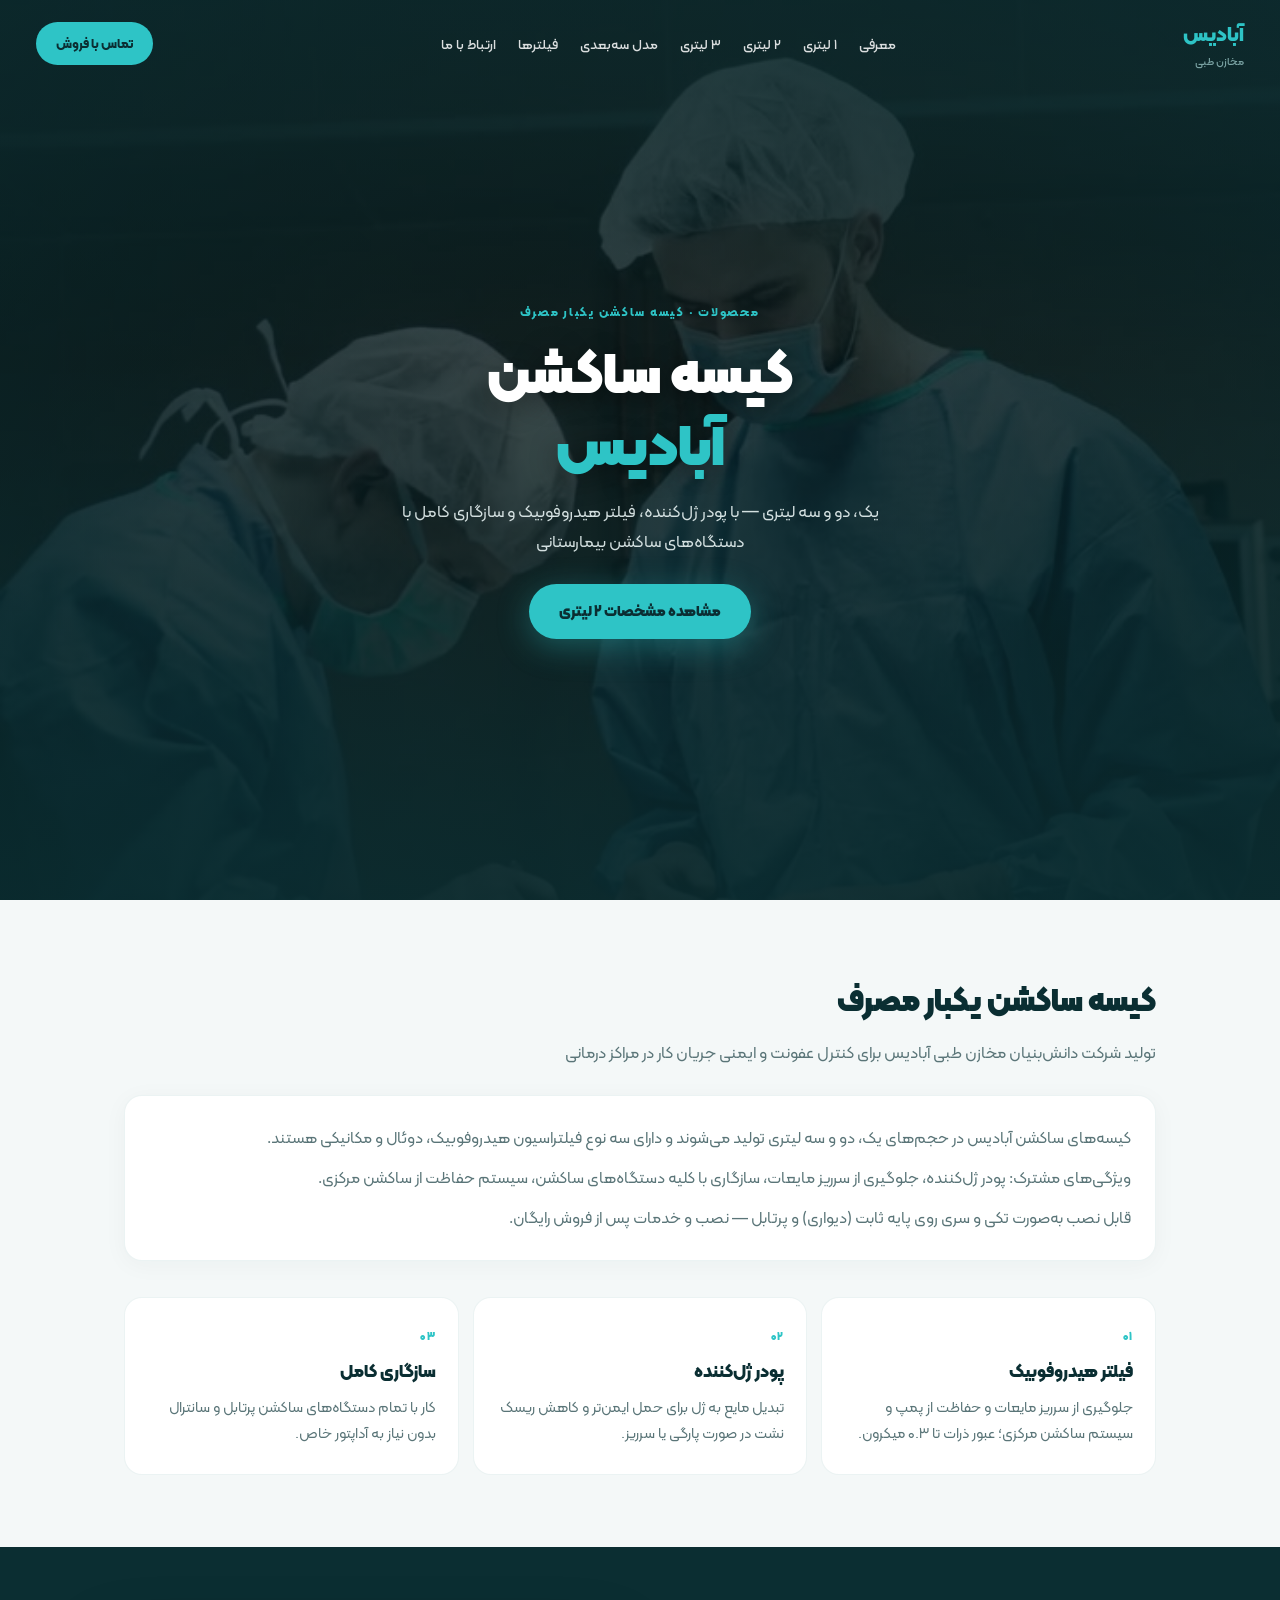
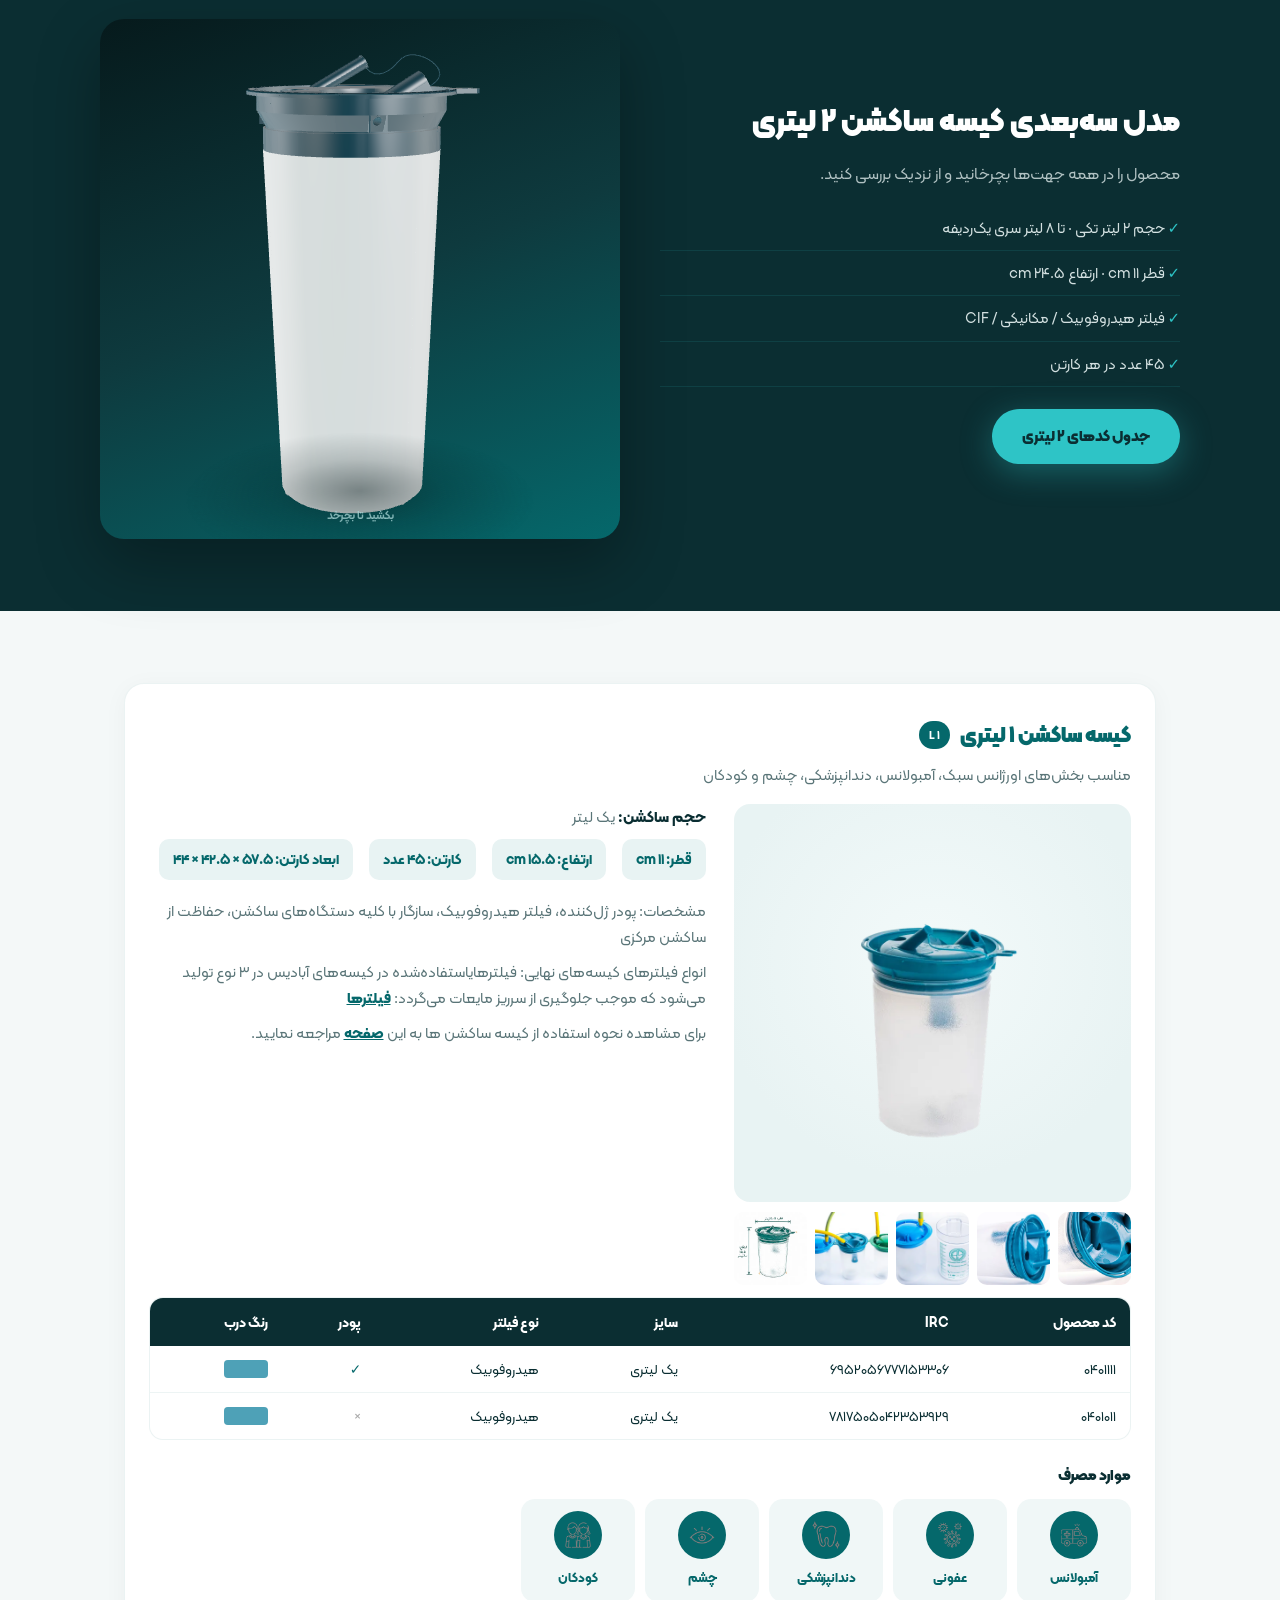
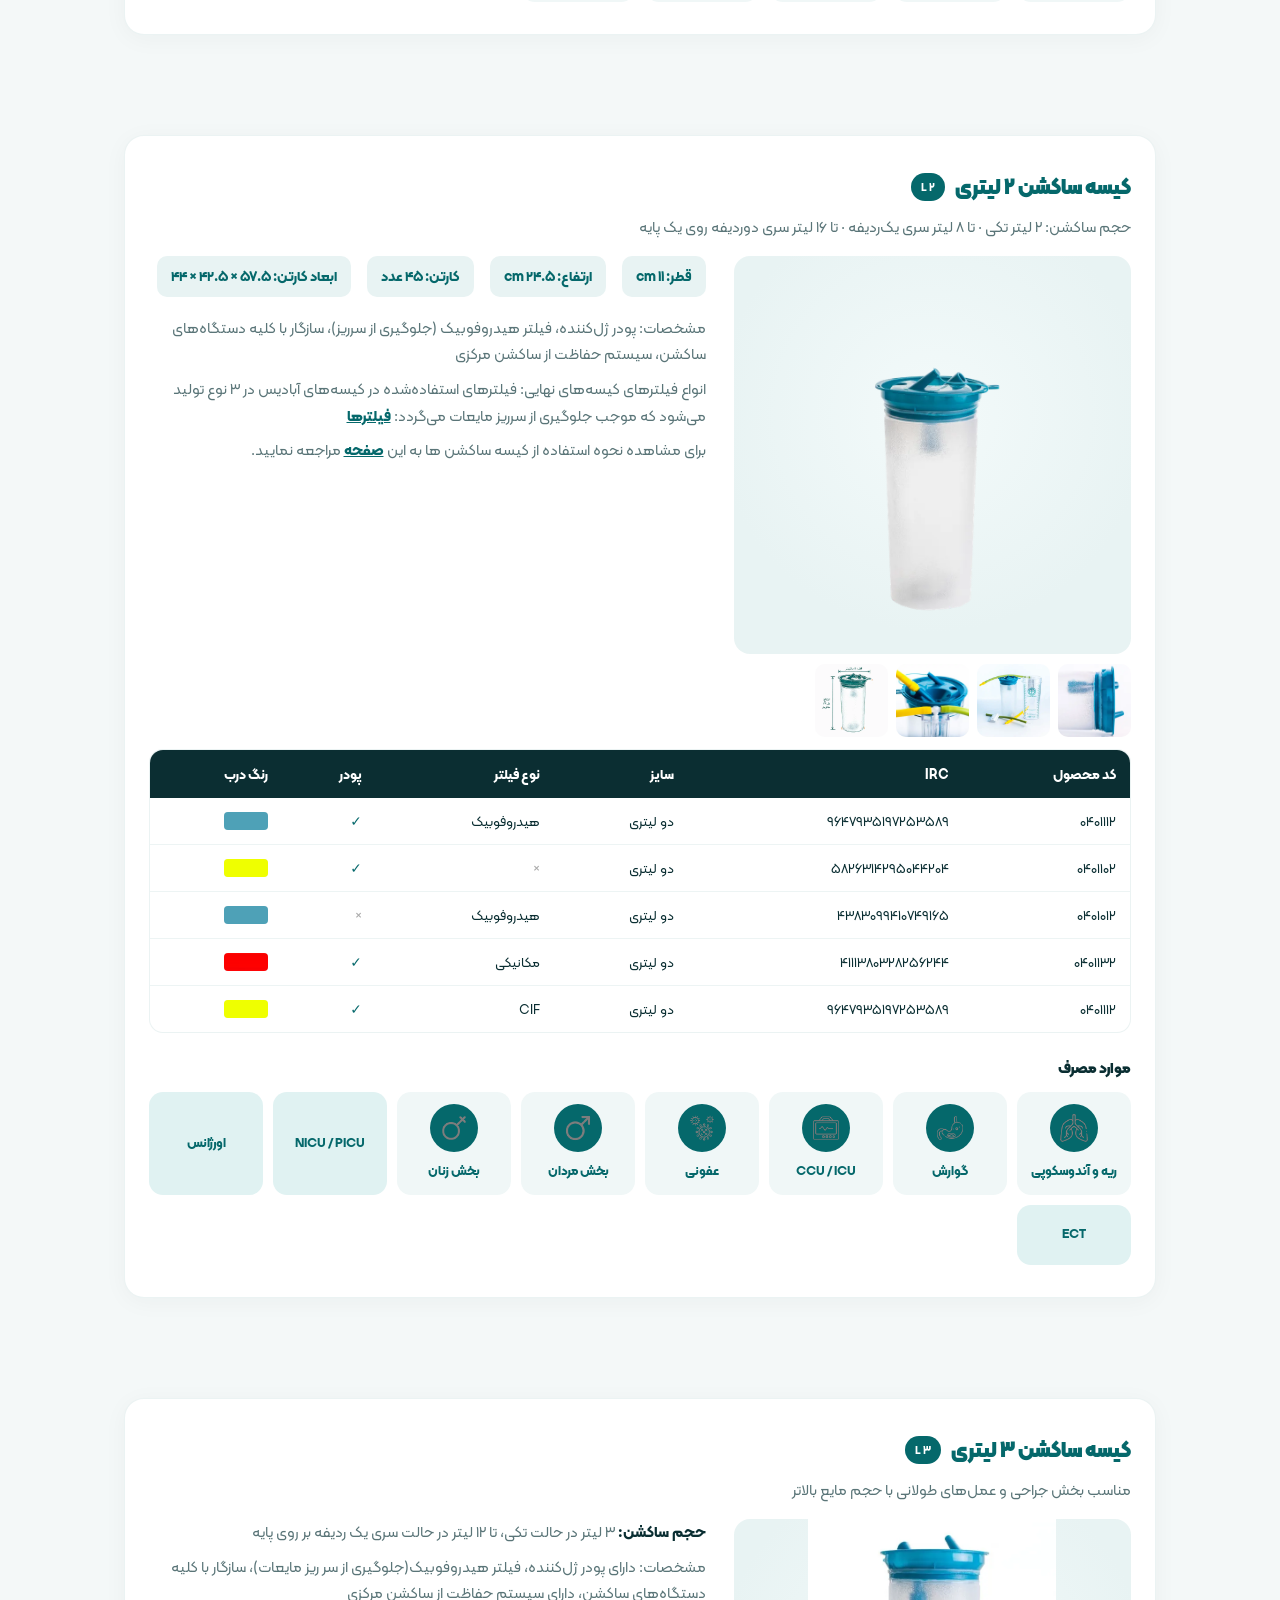
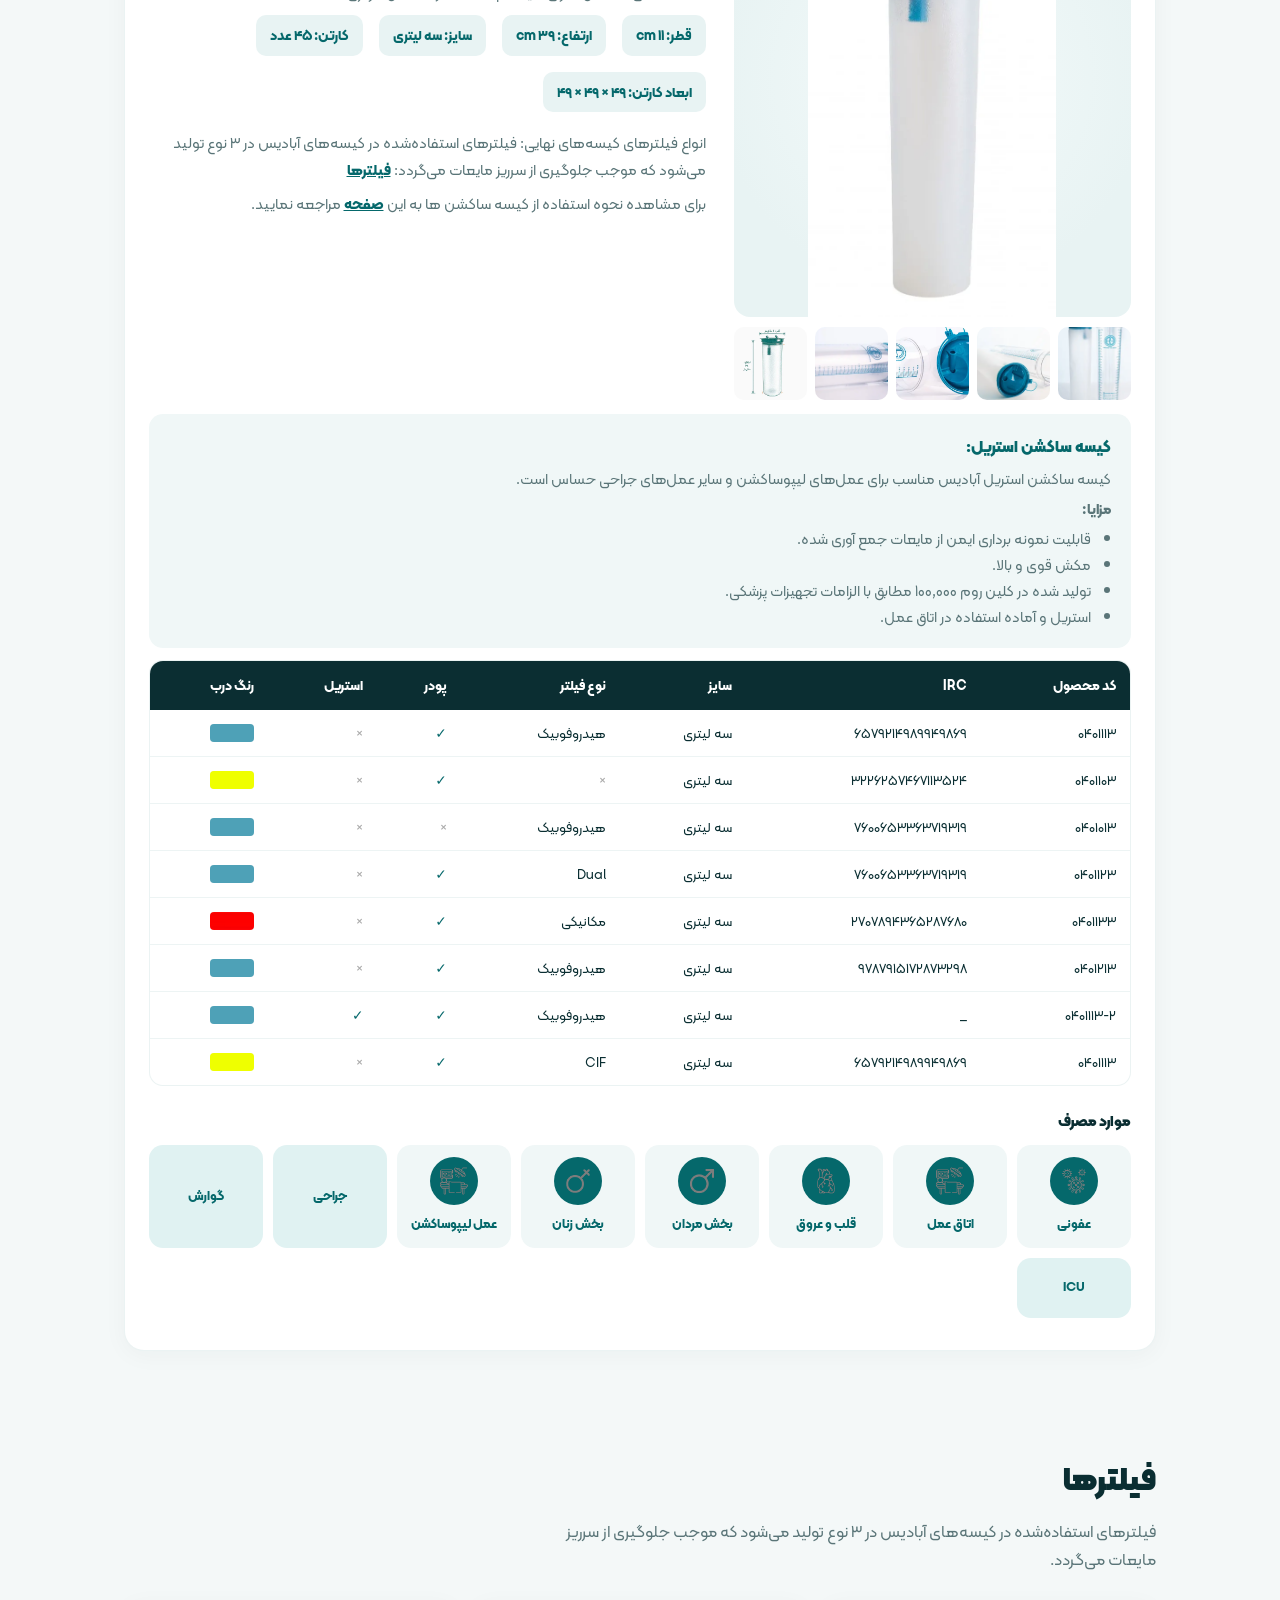
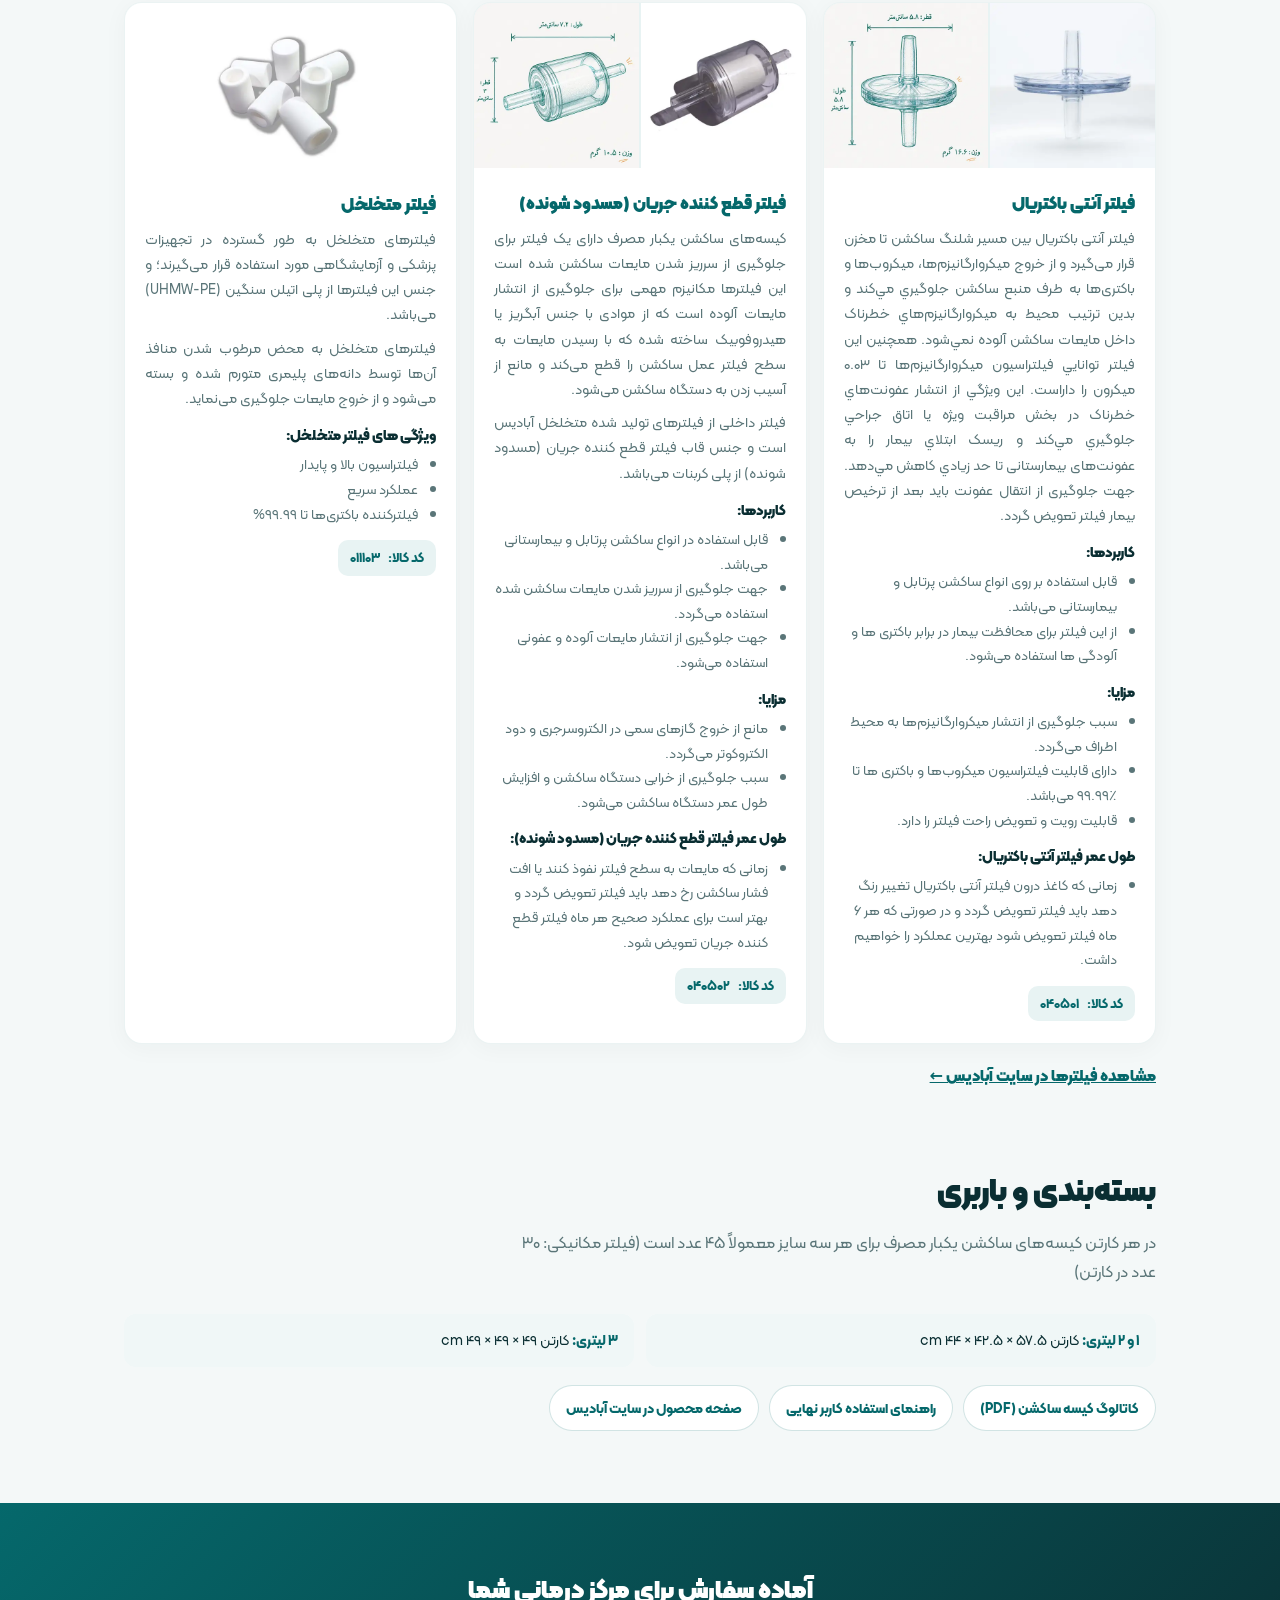
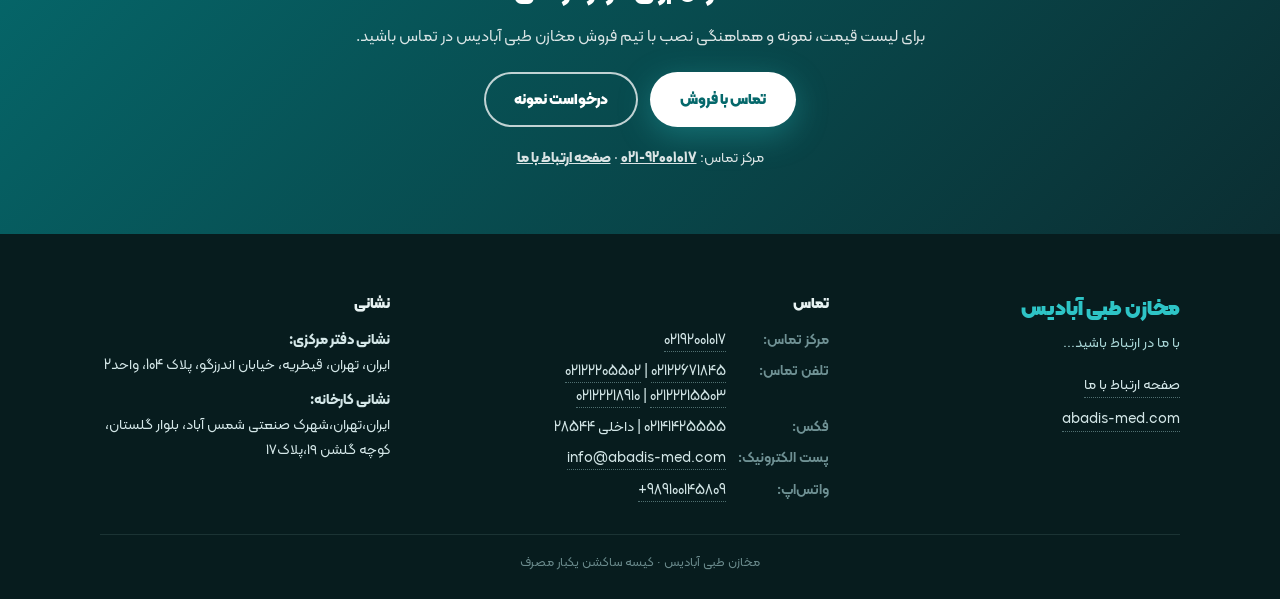
==== commit 37e3141a: "hero video: replace runway clip with Pexels 7584601 (operating room) seamless loop on abadis, glass," ====
--- a/abadis/index.html
+++ b/abadis/index.html
@@ -25,7 +25,7 @@
   <meta name="twitter:image" content="https://siaamak-ghodsi.github.io/abadis-scroll-scrub-demo/abadis/img/og-image.jpg" />
   <link rel="preload" href="./fonts/kalameh/KalamehWeb-FaNum-Regular.woff2" as="font" type="font/woff2" crossorigin />
   <link rel="preload" href="./fonts/kalameh/KalamehWeb-FaNum-Black.woff2" as="font" type="font/woff2" crossorigin />
-  <link rel="preload" href="./media/hero-poster.jpg" as="image" />
+  <link rel="preload" href="./media/hero-poster.jpg?v=7584601" as="image" />
   <script type="importmap">
   {
     "imports": {
@@ -400,9 +400,9 @@
 
   <section class="hero">
     <div class="hero-video">
-      <video autoplay muted loop playsinline preload="auto" poster="./media/hero-poster.jpg" id="heroVid" disablepictureinpicture disableremoteplayback aria-hidden="true" tabindex="-1">
-        <source src="./media/hero-mobile.mp4" type="video/mp4" media="(max-width: 800px)" />
-        <source src="./media/hero-1080.mp4" type="video/mp4" />
+      <video autoplay muted loop playsinline preload="auto" poster="./media/hero-poster.jpg?v=7584601" id="heroVid" disablepictureinpicture disableremoteplayback aria-hidden="true" tabindex="-1">
+        <source src="./media/hero-mobile.mp4?v=7584601" type="video/mp4" media="(max-width: 800px)" />
+        <source src="./media/hero-1080.mp4?v=7584601" type="video/mp4" />
       </video>
     </div>
     <div class="hero-overlay"></div>
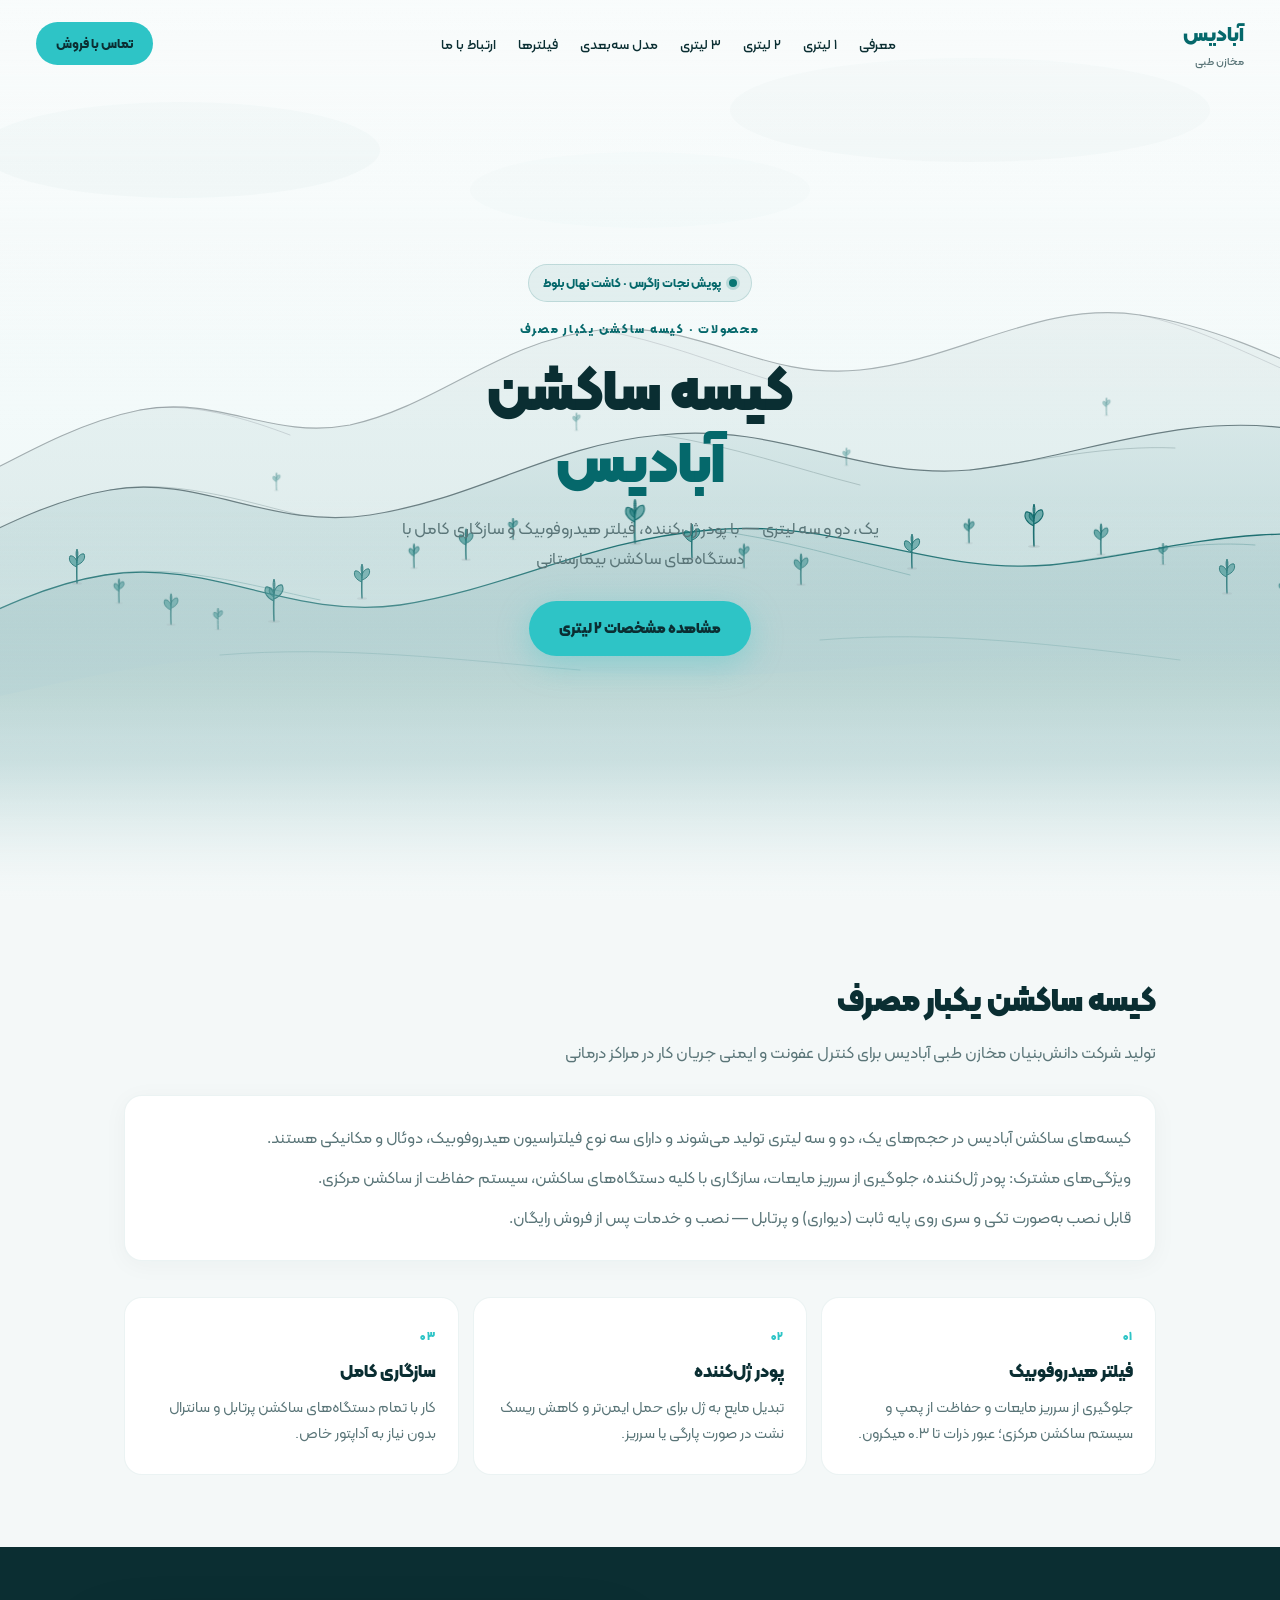
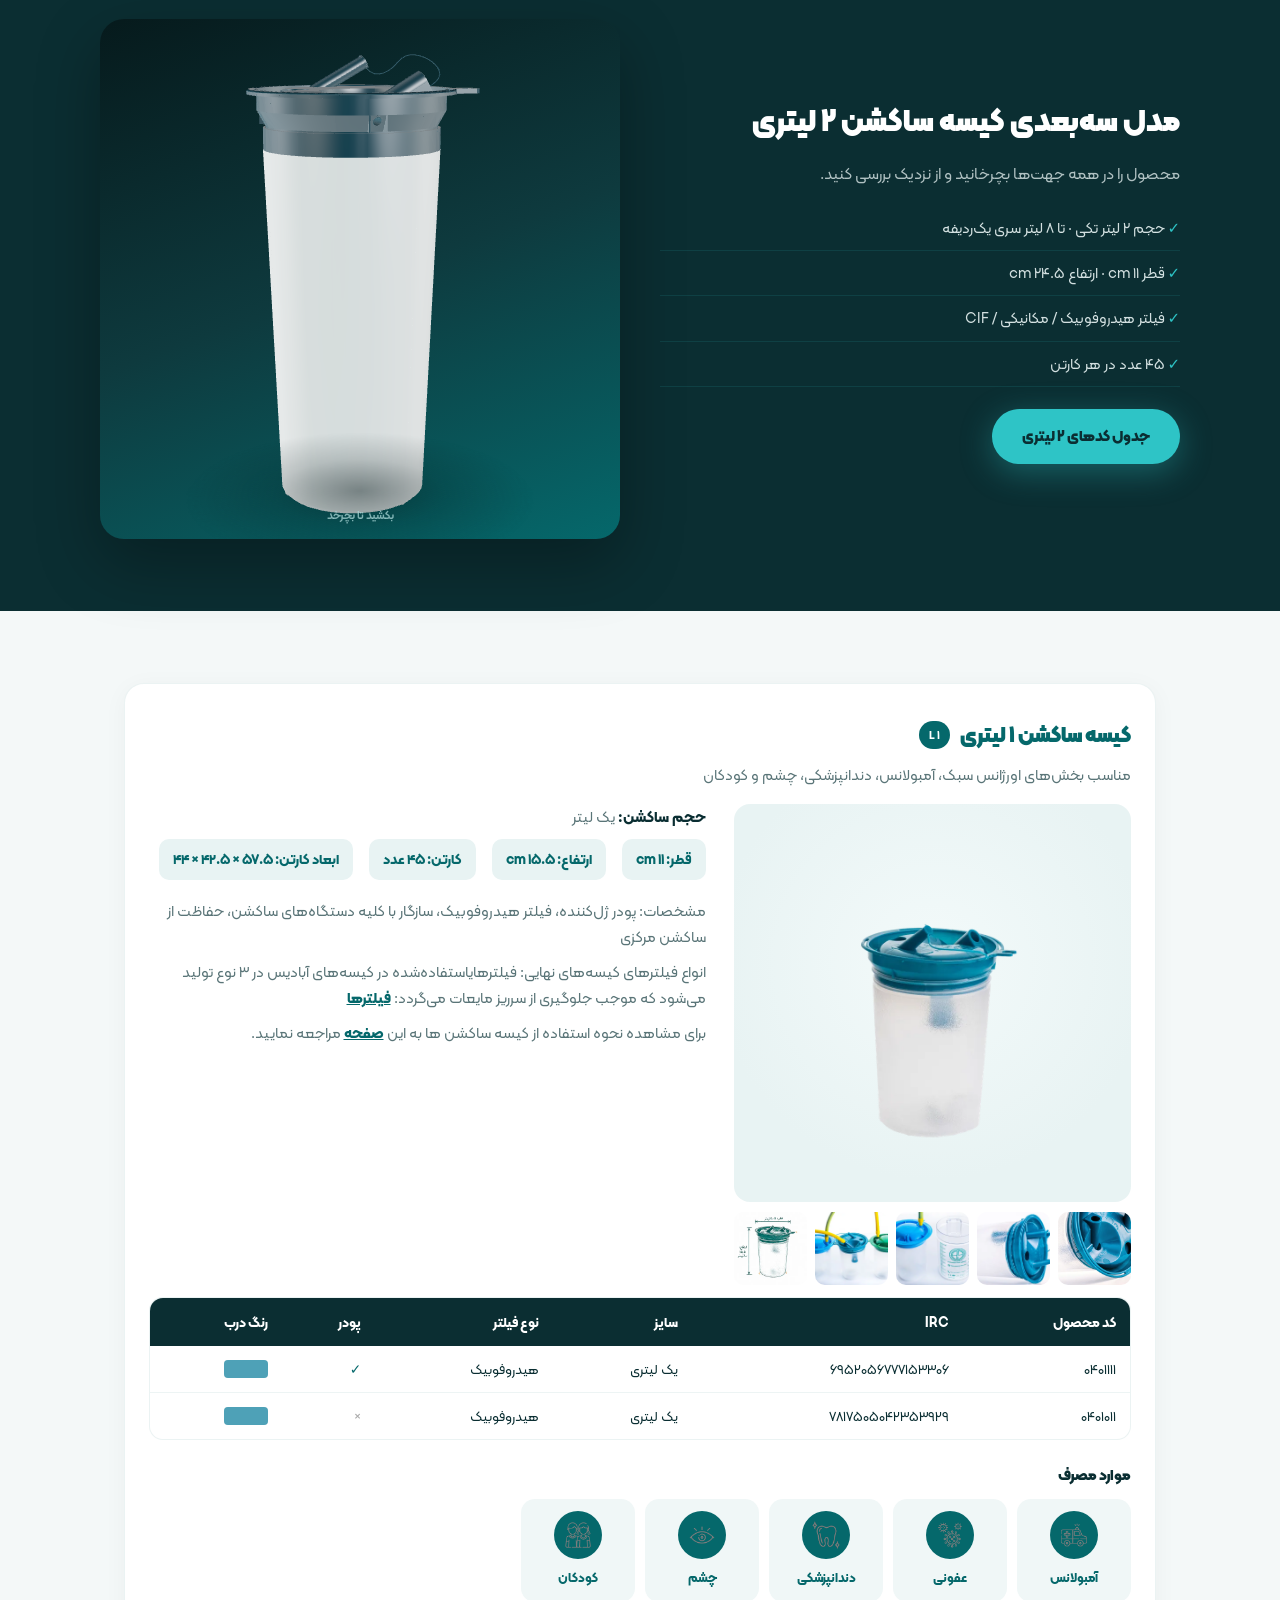
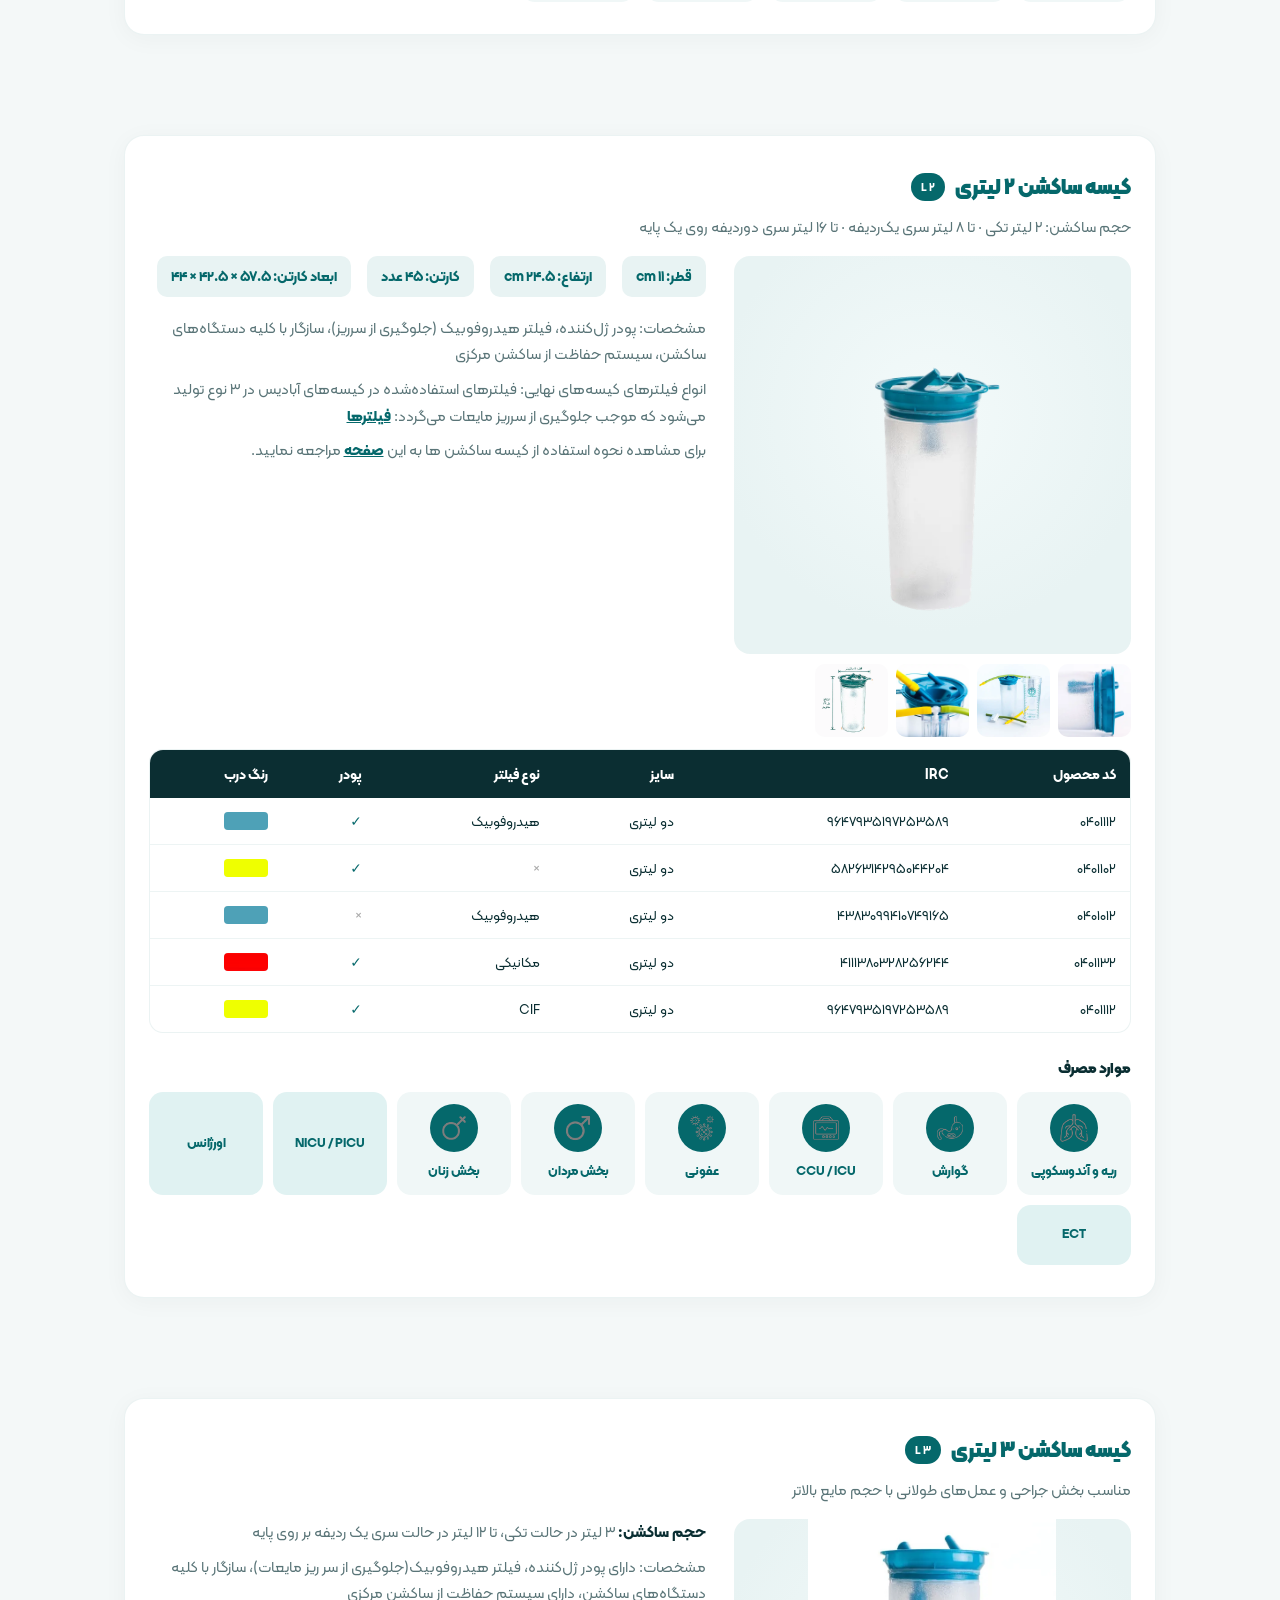
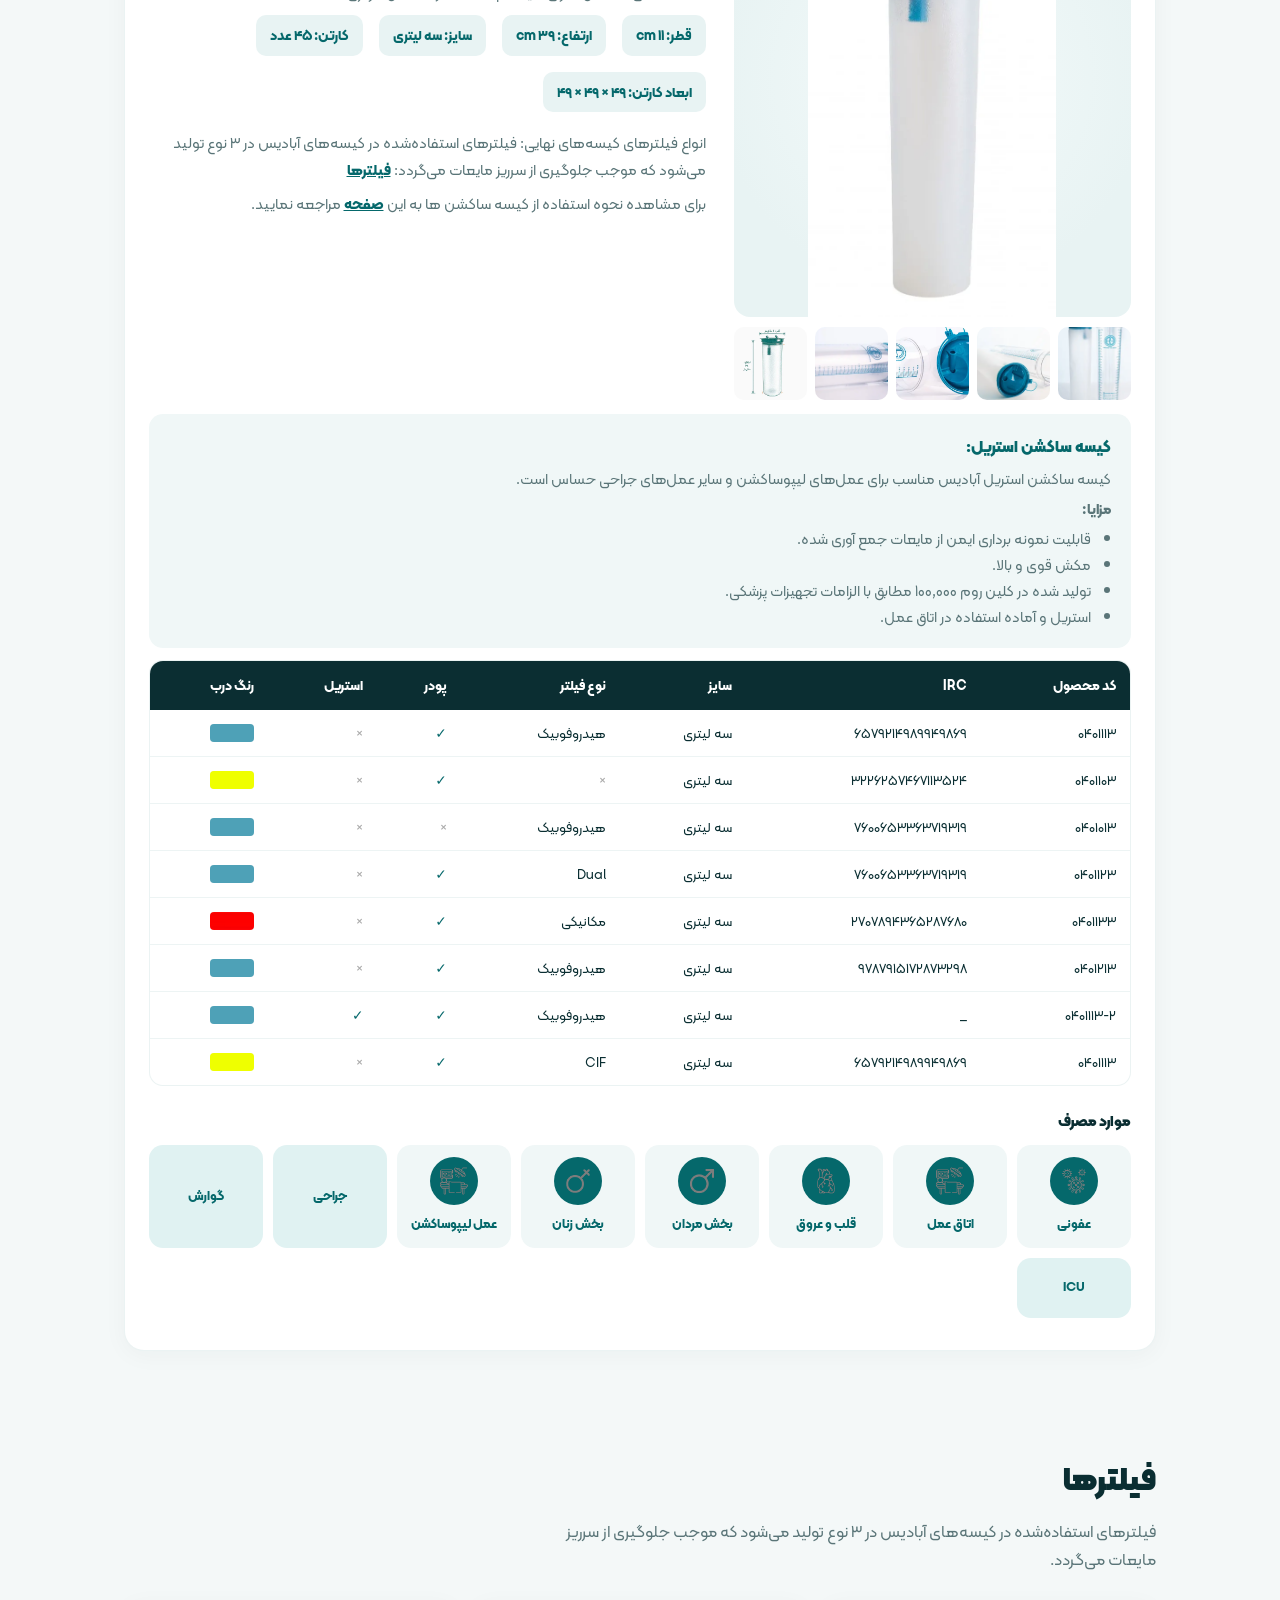
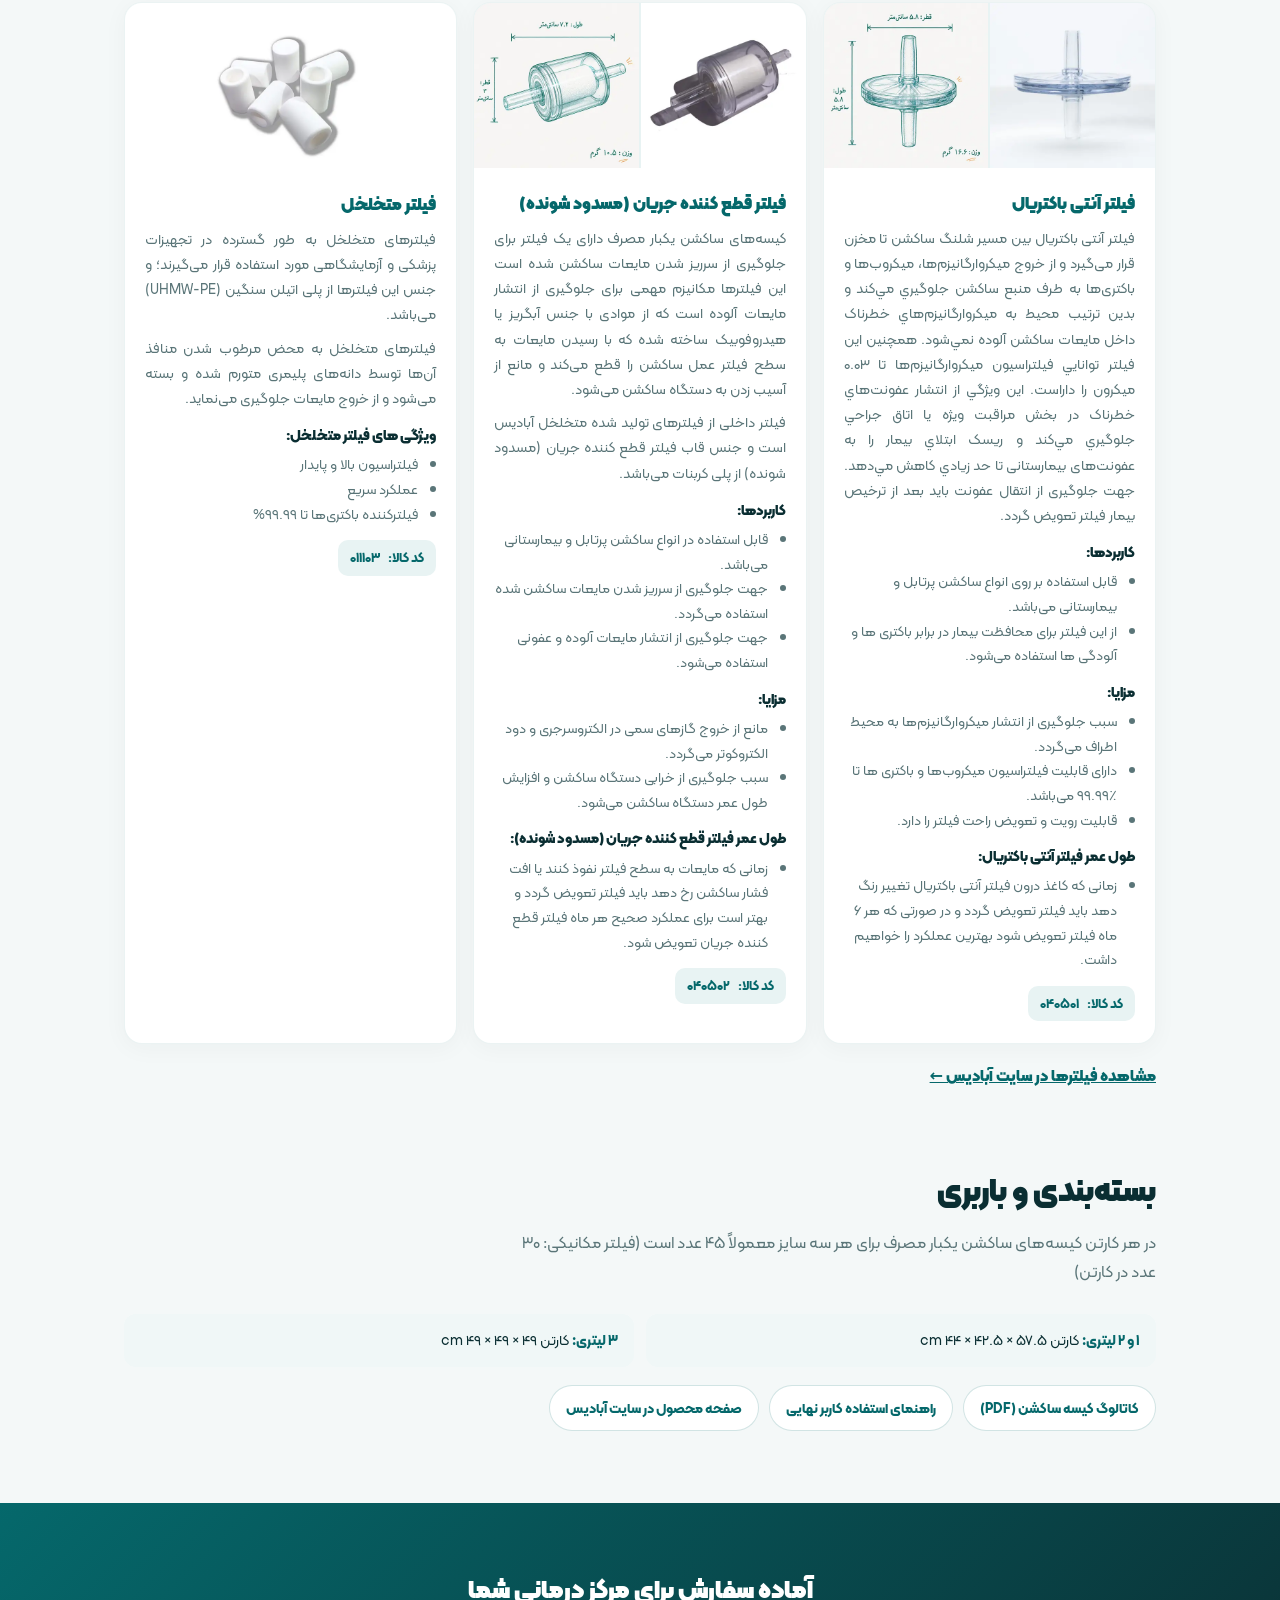
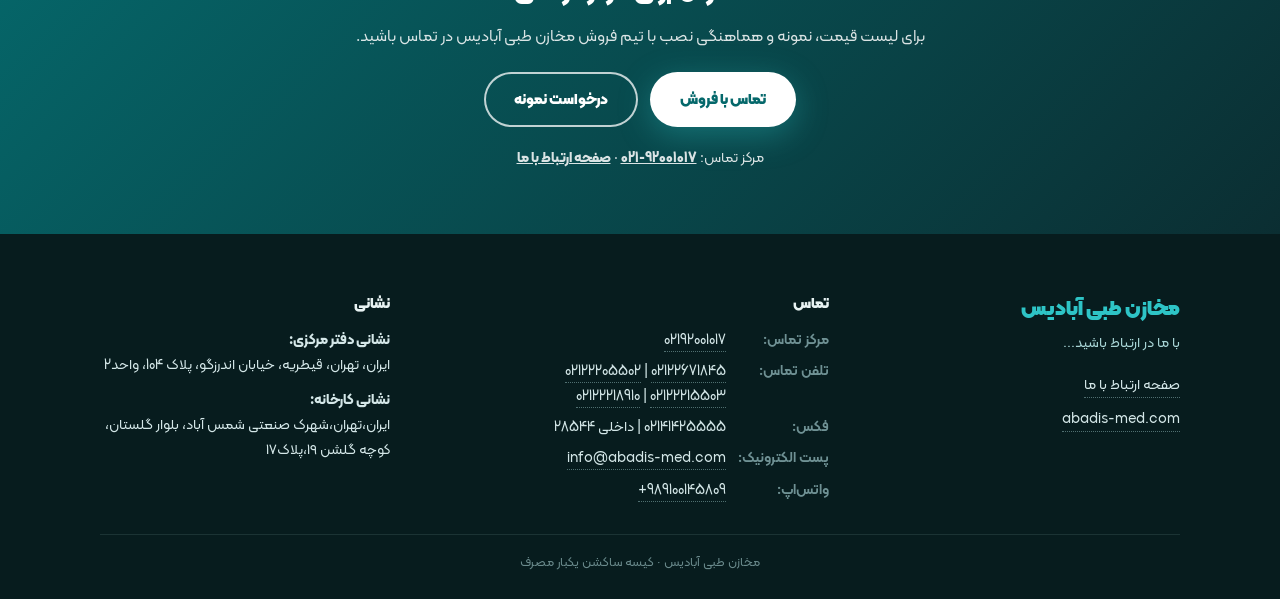
==== commit 11c541d5: "abadis: Zagros painted hero — Tak-Macaron-style SVG mountain with sprouting oak seedlings Replace OR" ====
--- a/abadis/index.html
+++ b/abadis/index.html
@@ -5,7 +5,7 @@
   <meta name="viewport" content="width=device-width, initial-scale=1" />
   <title>کیسه ساکشن — مخازن طبی آبادیس</title>
   <meta name="description" content="کیسه ساکشن یکبار مصرف آبادیس در حجم‌های ۱، ۲ و ۳ لیتری؛ دارای پودر ژل‌کننده، فیلتر هیدروفوبیک و سیستم حفاظت از ساکشن مرکزی، سازگار با کلیه دستگاه‌های ساکشن." />
-  <meta name="theme-color" content="#0b2e32" />
+  <meta name="theme-color" content="#e8f3f3" />
   <link rel="canonical" href="https://siaamak-ghodsi.github.io/abadis-scroll-scrub-demo/abadis/" />
   <link rel="icon" href="./favicon.ico" sizes="any" />
   <link rel="icon" type="image/png" sizes="32x32" href="./img/favicon-32.png" />
@@ -25,7 +25,6 @@
   <meta name="twitter:image" content="https://siaamak-ghodsi.github.io/abadis-scroll-scrub-demo/abadis/img/og-image.jpg" />
   <link rel="preload" href="./fonts/kalameh/KalamehWeb-FaNum-Regular.woff2" as="font" type="font/woff2" crossorigin />
   <link rel="preload" href="./fonts/kalameh/KalamehWeb-FaNum-Black.woff2" as="font" type="font/woff2" crossorigin />
-  <link rel="preload" href="./media/hero-poster.jpg?v=7584601" as="image" />
   <script type="importmap">
   {
     "imports": {
@@ -59,20 +58,25 @@
       position: fixed; top: 0; left: 0; right: 0; z-index: 100;
       display: flex; align-items: center; justify-content: space-between;
       padding: 16px 36px;
-      transition: background .35s, backdrop-filter .35s;
+      transition: background .35s, backdrop-filter .35s, box-shadow .35s;
     }
     .header.scrolled {
       background: rgba(11, 46, 50, 0.94);
       backdrop-filter: blur(14px);
-    }
-    .logo { color: #2ec4c6; font-weight: 800; font-size: 1.3rem; }
-    .logo span { display: block; font-size: 0.68rem; font-weight: 500; color: rgba(168,213,214,0.7); }
+      box-shadow: 0 4px 24px rgba(11,46,50,0.12);
+    }
+    .logo { color: var(--teal); font-weight: 800; font-size: 1.3rem; transition: color .3s; }
+    .logo span { display: block; font-size: 0.68rem; font-weight: 500; color: var(--muted); transition: color .3s; }
     .nav { display: flex; gap: 22px; }
     .nav a {
-      color: rgba(255,255,255,0.85); font-size: 0.86rem; font-weight: 500;
+      color: var(--ink); font-size: 0.86rem; font-weight: 500;
       text-decoration: none; transition: color .2s;
     }
-    .nav a:hover { color: #2ec4c6; }
+    .nav a:hover { color: var(--teal); }
+    .header.scrolled .logo { color: #2ec4c6; }
+    .header.scrolled .logo span { color: rgba(168,213,214,0.7); }
+    .header.scrolled .nav a { color: rgba(255,255,255,0.85); }
+    .header.scrolled .nav a:hover { color: #2ec4c6; }
     .header-cta {
       text-decoration: none; display: inline-block;
       background: #2ec4c6; color: #0b2e32;
@@ -89,35 +93,50 @@
       position: relative; min-height: 100vh;
       display: flex; align-items: center; justify-content: center;
       overflow: hidden;
-    }
-    .hero-video { position: absolute; inset: 0; z-index: 0; }
-    .hero-video video {
+      background: linear-gradient(180deg, #f7fbfb 0%, #eef6f6 50%, #e0efef 100%);
+    }
+    .hero-art {
+      position: absolute; inset: 0; z-index: 0;
+      pointer-events: none;
+    }
+    .hero-art svg {
       width: 100%; height: 100%;
-      object-fit: cover;
-      filter: brightness(0.38) saturate(0.75) contrast(1.05);
+      display: block;
     }
     .hero-overlay {
       position: absolute; inset: 0; z-index: 1;
+      pointer-events: none;
       background:
-        linear-gradient(180deg, rgba(11,46,50,0.6) 0%, rgba(11,46,50,0.4) 40%, rgba(11,46,50,0.82) 100%),
-        radial-gradient(ellipse at 50% 55%, transparent 25%, rgba(11,46,50,0.55) 100%);
+        linear-gradient(180deg, rgba(247,251,251,0.55) 0%, rgba(247,251,251,0.15) 28%, transparent 48%),
+        linear-gradient(180deg, transparent 55%, rgba(232,243,243,0.55) 78%, rgba(244,248,248,0.98) 100%);
     }
     .hero-content {
       position: relative; z-index: 2;
-      text-align: center; padding: 120px 24px 80px; max-width: 820px;
+      text-align: center; padding: 120px 24px 100px; max-width: 820px;
+    }
+    .hero-campaign {
+      display: inline-flex; align-items: center; gap: 8px;
+      background: rgba(5,104,107,0.08); color: var(--teal);
+      border: 1px solid rgba(5,104,107,0.16);
+      padding: 7px 14px; border-radius: 999px;
+      font-size: 0.78rem; font-weight: 700;
+      margin-bottom: 16px;
+    }
+    .hero-campaign::before {
+      content: ""; width: 8px; height: 8px; border-radius: 50%;
+      background: #087673; box-shadow: 0 0 0 3px rgba(8,118,115,0.18);
     }
     .hero-content .eyebrow {
       font-size: 0.78rem; font-weight: 700; letter-spacing: 0.14em;
-      color: var(--accent); margin-bottom: 14px;
+      color: var(--teal); margin-bottom: 14px;
     }
     .hero-content h1 {
       font-size: clamp(2.1rem, 5.5vw, 3.6rem);
-      font-weight: 900; line-height: 1.25; color: #fff; margin-bottom: 16px;
-      text-shadow: 0 4px 28px rgba(0,0,0,0.45);
-    }
-    .hero-content h1 em { font-style: normal; color: #2ec4c6; }
+      font-weight: 900; line-height: 1.25; color: var(--ink); margin-bottom: 16px;
+    }
+    .hero-content h1 em { font-style: normal; color: var(--teal); }
     .hero-content p {
-      color: rgba(232,243,243,0.9); font-size: 1.05rem;
+      color: var(--muted); font-size: 1.05rem;
       margin-bottom: 28px; max-width: 540px; margin-inline: auto;
     }
     .hero-btn {
@@ -129,6 +148,27 @@
       transition: transform .3s, box-shadow .3s;
     }
     .hero-btn:hover { transform: translateY(-3px); box-shadow: 0 14px 40px rgba(46,196,198,0.5); }
+
+    /* Zagros seedling sprout animation (Tak-Macaron cloud rhythm → trees) */
+    .hero-art .seedling {
+      transform-box: fill-box;
+      transform-origin: 50% 100%;
+      animation: zagros-sprout 9s ease-in-out infinite;
+      animation-delay: var(--d, 0s);
+      will-change: transform, opacity;
+    }
+    .hero-art .seedling.far { opacity: 0.55; }
+    @keyframes zagros-sprout {
+      0%   { transform: scaleY(0) scaleX(0.55); opacity: 0; }
+      10%  { transform: scaleY(1.08) scaleX(1.02); opacity: 1; }
+      14%  { transform: scaleY(1) scaleX(1); opacity: 1; }
+      22%  { transform: scaleY(1) scaleX(1) rotate(1.6deg); }
+      28%  { transform: scaleY(1) scaleX(1) rotate(-1.2deg); }
+      34%  { transform: scaleY(1) scaleX(1) rotate(0deg); }
+      72%  { transform: scaleY(1) scaleX(1); opacity: 1; }
+      88%  { transform: scaleY(0.92) scaleX(0.96); opacity: 0.35; }
+      100% { transform: scaleY(0) scaleX(0.55); opacity: 0; }
+    }
 
     .main { background: var(--bg); color: var(--ink); }
     .band { max-width: 1080px; margin: 0 auto; padding: 72px 24px; }
@@ -377,8 +417,12 @@
     body.lb-lock { overflow: hidden; }
 
     @media (prefers-reduced-motion: reduce) {
-      .hero-video video { display: none; }
-      .hero { background: #0b2e32; }
+      .hero-art .seedling {
+        animation: none !important;
+        transform: none !important;
+        opacity: 1 !important;
+      }
+      .hero-art .seedling.far { opacity: 0.55 !important; }
     }
   </style>
 </head>
@@ -398,15 +442,165 @@
     <a class="header-cta" href="#contact">تماس با فروش</a>
   </header>
 
-  <section class="hero">
-    <div class="hero-video">
-      <video autoplay muted loop playsinline preload="auto" poster="./media/hero-poster.jpg?v=7584601" id="heroVid" disablepictureinpicture disableremoteplayback aria-hidden="true" tabindex="-1">
-        <source src="./media/hero-mobile.mp4?v=7584601" type="video/mp4" media="(max-width: 800px)" />
-        <source src="./media/hero-1080.mp4?v=7584601" type="video/mp4" />
-      </video>
+  <section class="hero" aria-label="پویش نجات زاگرس">
+    <div class="hero-art" aria-hidden="true">
+      <svg xmlns="http://www.w3.org/2000/svg" viewBox="0 0 1440 900" preserveAspectRatio="xMidYMid slice" aria-hidden="true" focusable="false">
+  <defs>
+    <linearGradient id="sky" x1="0" y1="0" x2="0" y2="1">
+      <stop offset="0%" stop-color="#fafcfc"/>
+      <stop offset="45%" stop-color="#f3fafa"/>
+      <stop offset="100%" stop-color="#e8f3f3"/>
+    </linearGradient>
+    <linearGradient id="farFill" x1="0" y1="0" x2="0" y2="1">
+      <stop offset="0%" stop-color="#dce9e9" stop-opacity="0.55"/>
+      <stop offset="100%" stop-color="#c5dcdc" stop-opacity="0.7"/>
+    </linearGradient>
+    <linearGradient id="midFill" x1="0" y1="0" x2="0" y2="1">
+      <stop offset="0%" stop-color="#c8dedf" stop-opacity="0.5"/>
+      <stop offset="55%" stop-color="#9fc4c5" stop-opacity="0.62"/>
+      <stop offset="100%" stop-color="#7eb0b2" stop-opacity="0.75"/>
+    </linearGradient>
+    <linearGradient id="nearFill" x1="0" y1="0" x2="0" y2="1">
+      <stop offset="0%" stop-color="#a8c9cb" stop-opacity="0.45"/>
+      <stop offset="40%" stop-color="#6fa3a5" stop-opacity="0.58"/>
+      <stop offset="100%" stop-color="#05686b" stop-opacity="0.42"/>
+    </linearGradient>
+    <linearGradient id="mintWash" x1="0" y1="0" x2="0" y2="1">
+      <stop offset="0%" stop-color="#dce395" stop-opacity="0"/>
+      <stop offset="35%" stop-color="#c5dcdc" stop-opacity="0.25"/>
+      <stop offset="100%" stop-color="#087673" stop-opacity="0.18"/>
+    </linearGradient>
+    <linearGradient id="floor" x1="0" y1="0" x2="0" y2="1">
+      <stop offset="0%" stop-color="#e8f3f3" stop-opacity="0"/>
+      <stop offset="100%" stop-color="#f4f8f8" stop-opacity="1"/>
+    </linearGradient>
+  </defs>
+
+  <rect width="1440" height="900" fill="url(#sky)"/>
+
+  <!-- soft atmospheric ellipses (static, Tak-like) -->
+  <ellipse cx="260" cy="150" rx="200" ry="48" fill="#dce9e9" opacity="0.28"/>
+  <ellipse cx="1050" cy="110" rx="240" ry="52" fill="#d5e4e4" opacity="0.22"/>
+  <ellipse cx="720" cy="190" rx="170" ry="38" fill="#e0eeee" opacity="0.2"/>
+
+  <!-- FAR Zagros peaks — pale wash + pencil outline -->
+  <path fill="url(#farFill)" stroke="#9aa5a8" stroke-width="1.15" stroke-linejoin="round" opacity="0.9"
+    d="M-80 540
+       C40 500 120 430 220 410
+       C300 395 350 440 430 425
+       C520 405 580 340 680 330
+       C780 320 840 380 940 370
+       C1040 360 1120 300 1220 315
+       C1320 330 1400 380 1520 430
+       L1520 900 L-80 900 Z"/>
+  <g fill="none" stroke="#818a91" stroke-width="0.85" opacity="0.35" stroke-linecap="round">
+    <path d="M220 410 C270 400 330 420 370 435"/>
+    <path d="M680 330 C740 340 800 365 850 380"/>
+    <path d="M1220 315 C1270 325 1320 350 1365 370"/>
+  </g>
+
+  <!-- MID range -->
+  <path fill="url(#midFill)" stroke="#6a7e82" stroke-width="1.2" stroke-linejoin="round"
+    d="M-100 610
+       C20 565 100 505 190 490
+       C280 474 350 530 450 515
+       C560 498 630 445 740 435
+       C860 422 940 480 1050 470
+       C1160 458 1260 410 1380 430
+       C1440 440 1500 470 1560 500
+       L1560 900 L-100 900 Z"/>
+  <g fill="none" stroke="#5a7578" stroke-width="0.95" opacity="0.32" stroke-linecap="round">
+    <path d="M190 490 C250 478 320 500 380 515"/>
+    <path d="M740 435 C810 445 880 470 940 485"/>
+    <path d="M1050 470 C1120 460 1190 445 1255 448"/>
+  </g>
+
+  <!-- NEAR foothills with soft mint wash (Tak lower-slope green → Abadis mint/teal) -->
+  <path fill="url(#nearFill)" stroke="#066163" stroke-width="1.3" stroke-linejoin="round"
+    d="M-120 700
+       C10 650 90 590 185 575
+       C290 558 370 620 480 605
+       C590 588 670 540 790 530
+       C920 518 1010 575 1130 565
+       C1240 555 1330 515 1480 545
+       C1520 555 1560 575 1600 600
+       L1600 900 L-120 900 Z"/>
+  <path fill="url(#mintWash)" opacity="0.85"
+    d="M-120 740
+       C80 700 200 660 340 655
+       C500 648 640 680 820 675
+       C1000 668 1180 640 1400 655
+       L1600 680 L1600 900 L-120 900 Z"/>
+  <g fill="none" stroke="#066163" stroke-width="1" opacity="0.28" stroke-linecap="round">
+    <path d="M185 575 C250 562 330 585 400 600"/>
+    <path d="M790 530 C860 538 930 560 990 575"/>
+    <path d="M1130 565 C1200 555 1270 540 1335 545"/>
+    <path d="M300 655 C420 645 540 660 660 670"/>
+    <path d="M900 640 C1020 630 1140 645 1260 660"/>
+  </g>
+
+  <rect y="760" width="1440" height="140" fill="url(#floor)"/>
+
+  <!-- Oak seedling symbols -->
+  <symbol id="oak" viewBox="0 0 24 40" overflow="visible">
+    <path d="M12 38 C11.5 28 11.8 20 12 14" fill="none" stroke="#066163" stroke-width="1.45" stroke-linecap="round"/>
+    <path d="M12 22 C6 20 3 15 5 11 C8 10 12 14 12 18" fill="#087673" fill-opacity="0.58" stroke="#066163" stroke-width="0.95" stroke-linejoin="round"/>
+    <path d="M12 20 C18 18 21 13 19 9 C16 8 12 12 12 16" fill="#0e7475" fill-opacity="0.52" stroke="#066163" stroke-width="0.95" stroke-linejoin="round"/>
+    <path d="M12 14 C10 8 12 4 12 4 C12 4 14 8 12 14" fill="#05686b" fill-opacity="0.7" stroke="#015F61" stroke-width="0.9" stroke-linejoin="round"/>
+    <ellipse cx="12" cy="38.5" rx="5" ry="1.2" fill="#818a91" opacity="0.22"/>
+  </symbol>
+  <symbol id="oak-sm" viewBox="0 0 20 32" overflow="visible">
+    <path d="M10 30 C9.6 22 9.8 16 10 11" fill="none" stroke="#066163" stroke-width="1.25" stroke-linecap="round"/>
+    <path d="M10 17 C5.5 15.5 3.5 12 5 9 C7.2 8.2 10 11 10 14" fill="#087673" fill-opacity="0.55" stroke="#066163" stroke-width="0.85"/>
+    <path d="M10 15 C14.5 13.5 16.5 10 15 7 C12.8 6.2 10 9 10 12" fill="#0e7475" fill-opacity="0.5" stroke="#066163" stroke-width="0.85"/>
+    <path d="M10 11 C8.5 6.5 10 3.5 10 3.5 C10 3.5 11.5 6.5 10 11" fill="#05686b" fill-opacity="0.65" stroke="#015F61" stroke-width="0.8"/>
+    <ellipse cx="10" cy="30.5" rx="4" ry="1" fill="#818a91" opacity="0.2"/>
+  </symbol>
+  <symbol id="oak-lg" viewBox="0 0 28 48" overflow="visible">
+    <path d="M14 46 C13.4 34 13.7 24 14 16" fill="none" stroke="#066163" stroke-width="1.6" stroke-linecap="round"/>
+    <path d="M14 26 C7 23 3 17 6 12 C10 11 14 16 14 21" fill="#087673" fill-opacity="0.58" stroke="#066163" stroke-width="1.05"/>
+    <path d="M14 24 C21 21 25 15 22 10 C18 9 14 14 14 19" fill="#0e7475" fill-opacity="0.52" stroke="#066163" stroke-width="1.05"/>
+    <path d="M14 22 C10 20 8 16 10 13 C12 12.5 14 15 14 18" fill="#05686b" fill-opacity="0.48" stroke="#066163" stroke-width="0.9"/>
+    <path d="M14 16 C12 9 14 4 14 4 C14 4 16 9 14 16" fill="#015F61" fill-opacity="0.58" stroke="#015F61" stroke-width="0.95"/>
+    <ellipse cx="14" cy="46.5" rx="6" ry="1.4" fill="#818a91" opacity="0.25"/>
+  </symbol>
+
+  <g class="seedlings">
+    <g class="seedling" style="--d:0.2s"><use href="#oak" x="145" y="545" width="24" height="40"/></g>
+    <g class="seedling" style="--d:1.1s"><use href="#oak-sm" x="190" y="575" width="18" height="30"/></g>
+    <g class="seedling" style="--d:2.4s"><use href="#oak" x="240" y="590" width="22" height="36"/></g>
+    <g class="seedling" style="--d:0.8s"><use href="#oak-sm" x="290" y="605" width="16" height="26"/></g>
+    <g class="seedling" style="--d:3.2s"><use href="#oak-lg" x="340" y="575" width="28" height="48"/></g>
+
+    <g class="seedling" style="--d:1.6s"><use href="#oak" x="430" y="560" width="24" height="40"/></g>
+    <g class="seedling" style="--d:0.4s"><use href="#oak-sm" x="485" y="540" width="18" height="30"/></g>
+    <g class="seedling" style="--d:2.8s"><use href="#oak" x="535" y="525" width="22" height="36"/></g>
+    <g class="seedling" style="--d:4.0s"><use href="#oak-sm" x="585" y="515" width="16" height="26"/></g>
+
+    <g class="seedling" style="--d:0.6s"><use href="#oak-lg" x="700" y="495" width="30" height="50"/></g>
+    <g class="seedling" style="--d:2.0s"><use href="#oak" x="760" y="520" width="24" height="40"/></g>
+    <g class="seedling" style="--d:3.6s"><use href="#oak-sm" x="815" y="540" width="18" height="30"/></g>
+    <g class="seedling" style="--d:1.3s"><use href="#oak" x="870" y="550" width="22" height="36"/></g>
+
+    <g class="seedling" style="--d:2.2s"><use href="#oak" x="980" y="530" width="24" height="40"/></g>
+    <g class="seedling" style="--d:0.9s"><use href="#oak-sm" x="1040" y="515" width="18" height="30"/></g>
+    <g class="seedling" style="--d:3.0s"><use href="#oak-lg" x="1100" y="500" width="28" height="48"/></g>
+    <g class="seedling" style="--d:1.8s"><use href="#oak" x="1170" y="520" width="22" height="36"/></g>
+    <g class="seedling" style="--d:4.2s"><use href="#oak-sm" x="1235" y="540" width="16" height="26"/></g>
+    <g class="seedling" style="--d:0.3s"><use href="#oak" x="1295" y="555" width="24" height="40"/></g>
+    <g class="seedling" style="--d:2.6s"><use href="#oak-sm" x="1355" y="575" width="18" height="30"/></g>
+
+    <g class="seedling far" style="--d:1.4s"><use href="#oak-sm" x="350" y="470" width="13" height="22"/></g>
+    <g class="seedling far" style="--d:3.4s"><use href="#oak-sm" x="650" y="410" width="13" height="22"/></g>
+    <g class="seedling far" style="--d:0.7s"><use href="#oak-sm" x="920" y="445" width="13" height="22"/></g>
+    <g class="seedling far" style="--d:2.1s"><use href="#oak-sm" x="1180" y="395" width="13" height="22"/></g>
+  </g>
+</svg>
+
     </div>
     <div class="hero-overlay"></div>
     <div class="hero-content">
+      <div class="hero-campaign">پویش نجات زاگرس · کاشت نهال بلوط</div>
       <div class="eyebrow">محصولات · کیسه ساکشن یکبار مصرف</div>
       <h1>کیسه ساکشن<br><em>آبادیس</em></h1>
       <p>یک، دو و سه لیتری — با پودر ژل‌کننده، فیلتر هیدروفوبیک و سازگاری کامل با دستگاه‌های ساکشن بیمارستانی</p>
@@ -797,30 +991,6 @@
       header.classList.toggle('scrolled', window.scrollY > 50);
     }, { passive: true });
 
-    /* hero video: ?hero=or switches to the earlier operating-room loop; robust autoplay + retry */
-    const v = document.getElementById('heroVid');
-    if (v) {
-      if (new URLSearchParams(location.search).get('hero') === 'or') {
-        const s = v.querySelectorAll('source');
-        s[0].src = './media/or-loop-mobile.mp4';
-        s[0].media = '(max-width: 800px) and (orientation: portrait)';
-        s[1].src = './media/or-loop-1080.mp4';
-        v.poster = './media/or-poster.jpg';
-        v.load();
-      }
-      v.muted = true;
-      const tryPlay = () => { if (v.paused) { const p = v.play(); if (p && p.catch) p.catch(() => {}); } };
-      tryPlay();
-      v.addEventListener('canplay', tryPlay, { once: true });
-      document.addEventListener('visibilitychange', () => { if (!document.hidden) tryPlay(); });
-      ['touchstart', 'pointerdown', 'scroll'].forEach((t) =>
-        window.addEventListener(t, tryPlay, { once: true, passive: true }));
-      /* pause while the hero is off-screen (battery), resume when back */
-      new IntersectionObserver((en) => {
-        en.forEach((x) => { if (x.isIntersecting) tryPlay(); else v.pause(); });
-      }).observe(v);
-    }
-
     document.querySelectorAll('a[href^="#"]').forEach(a => {
       a.addEventListener('click', e => {
         const t = document.querySelector(a.getAttribute('href'));
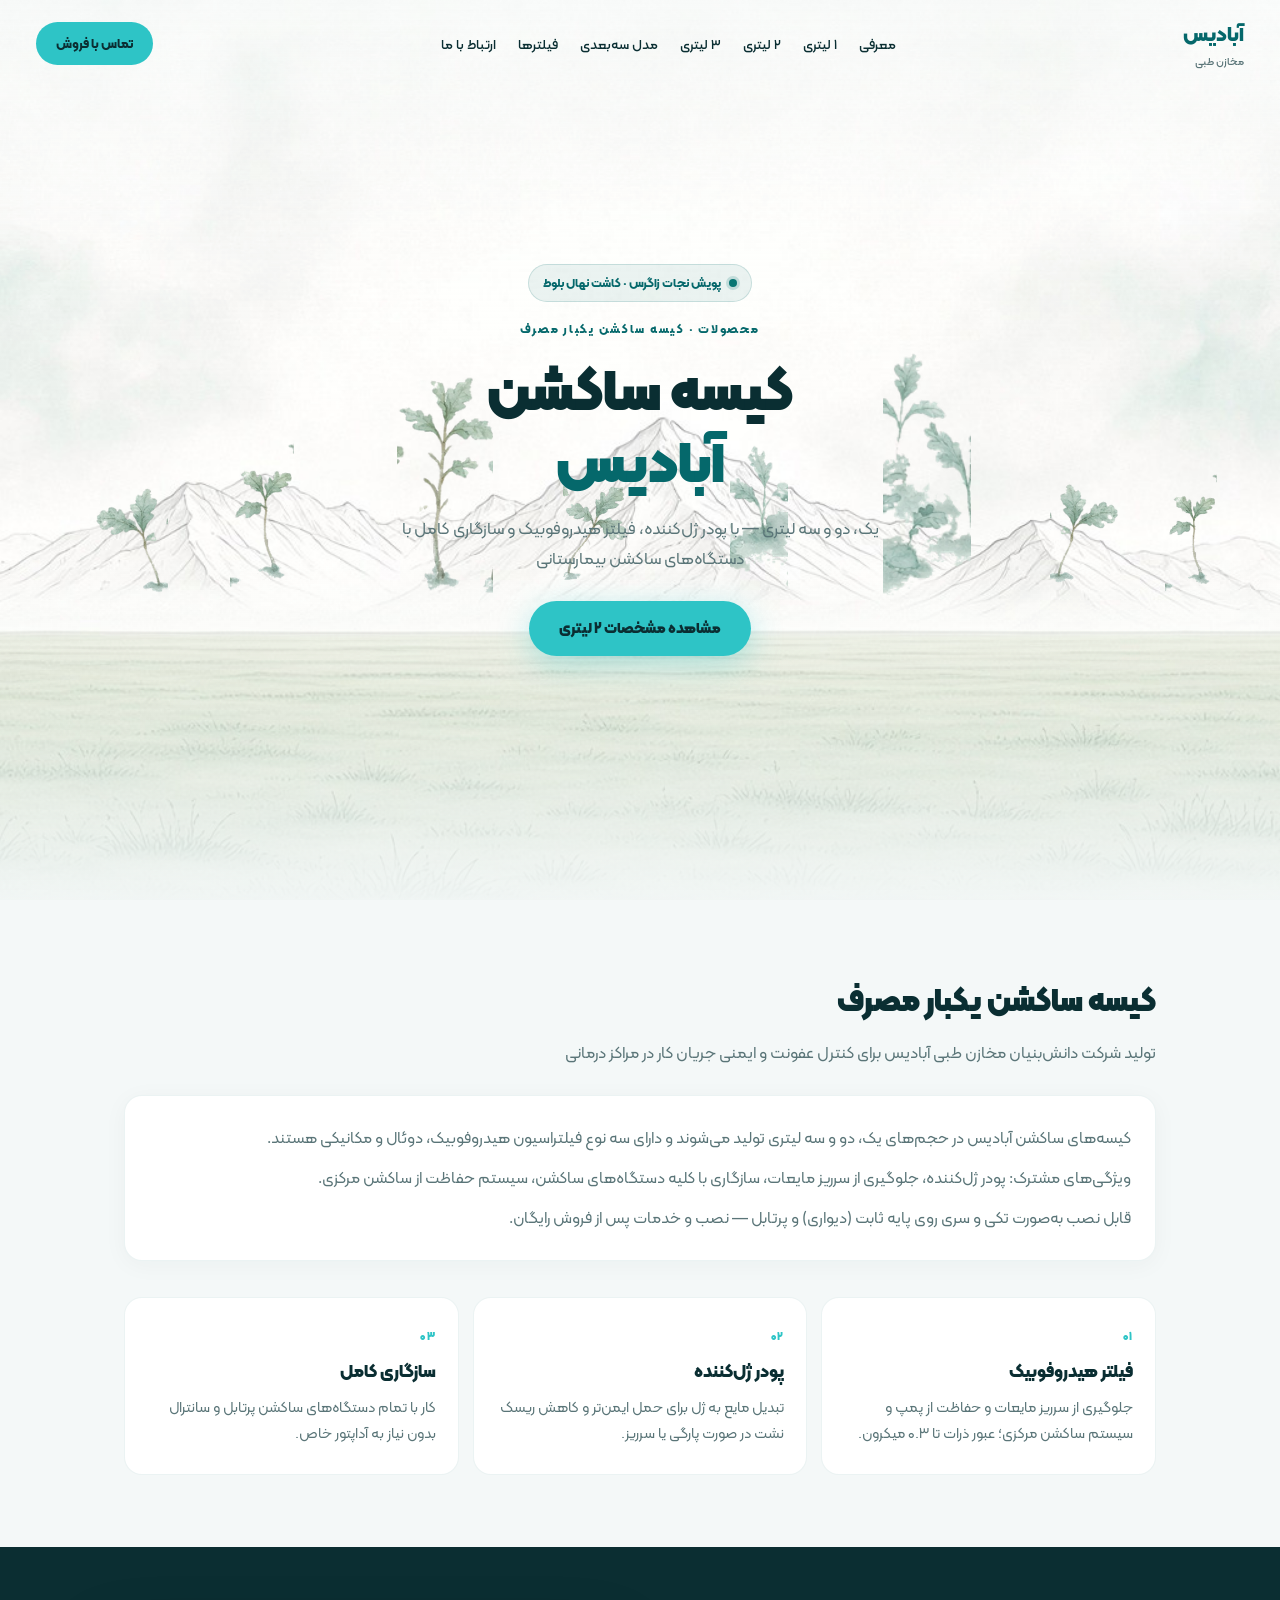
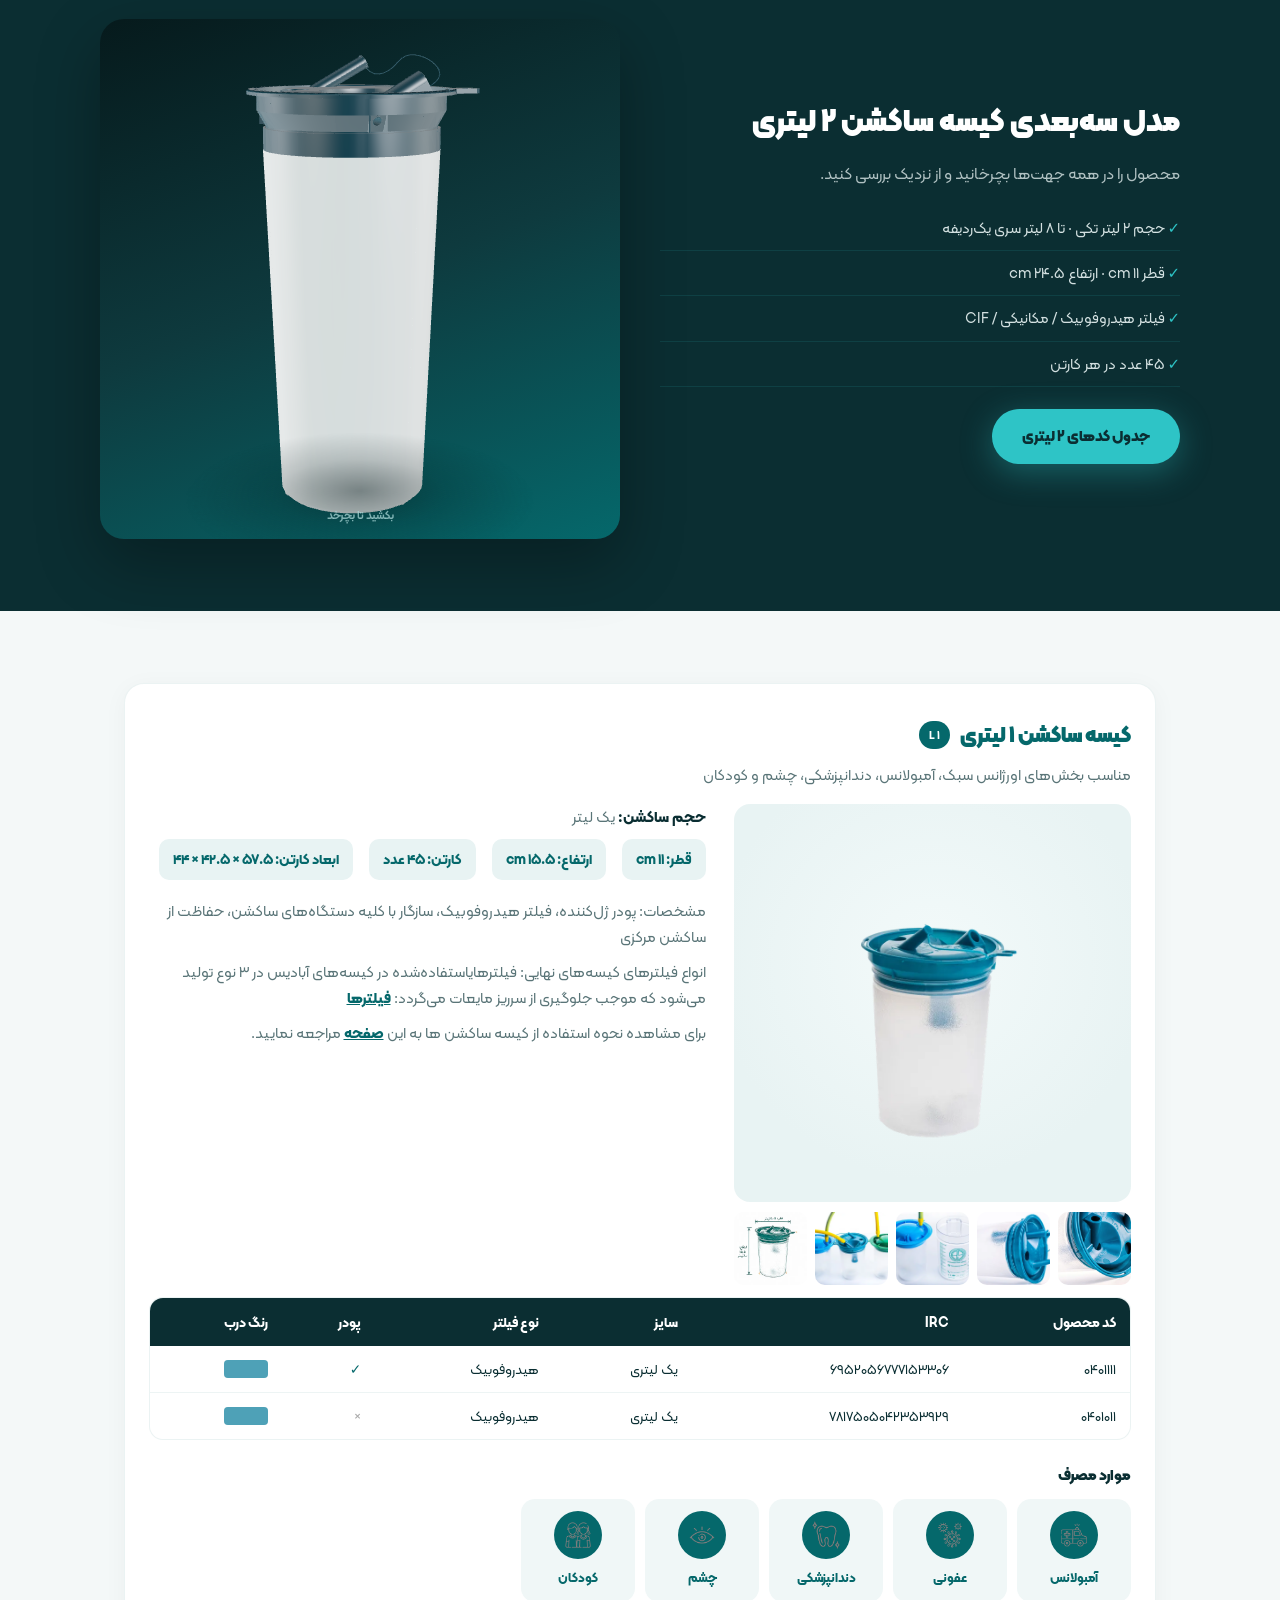
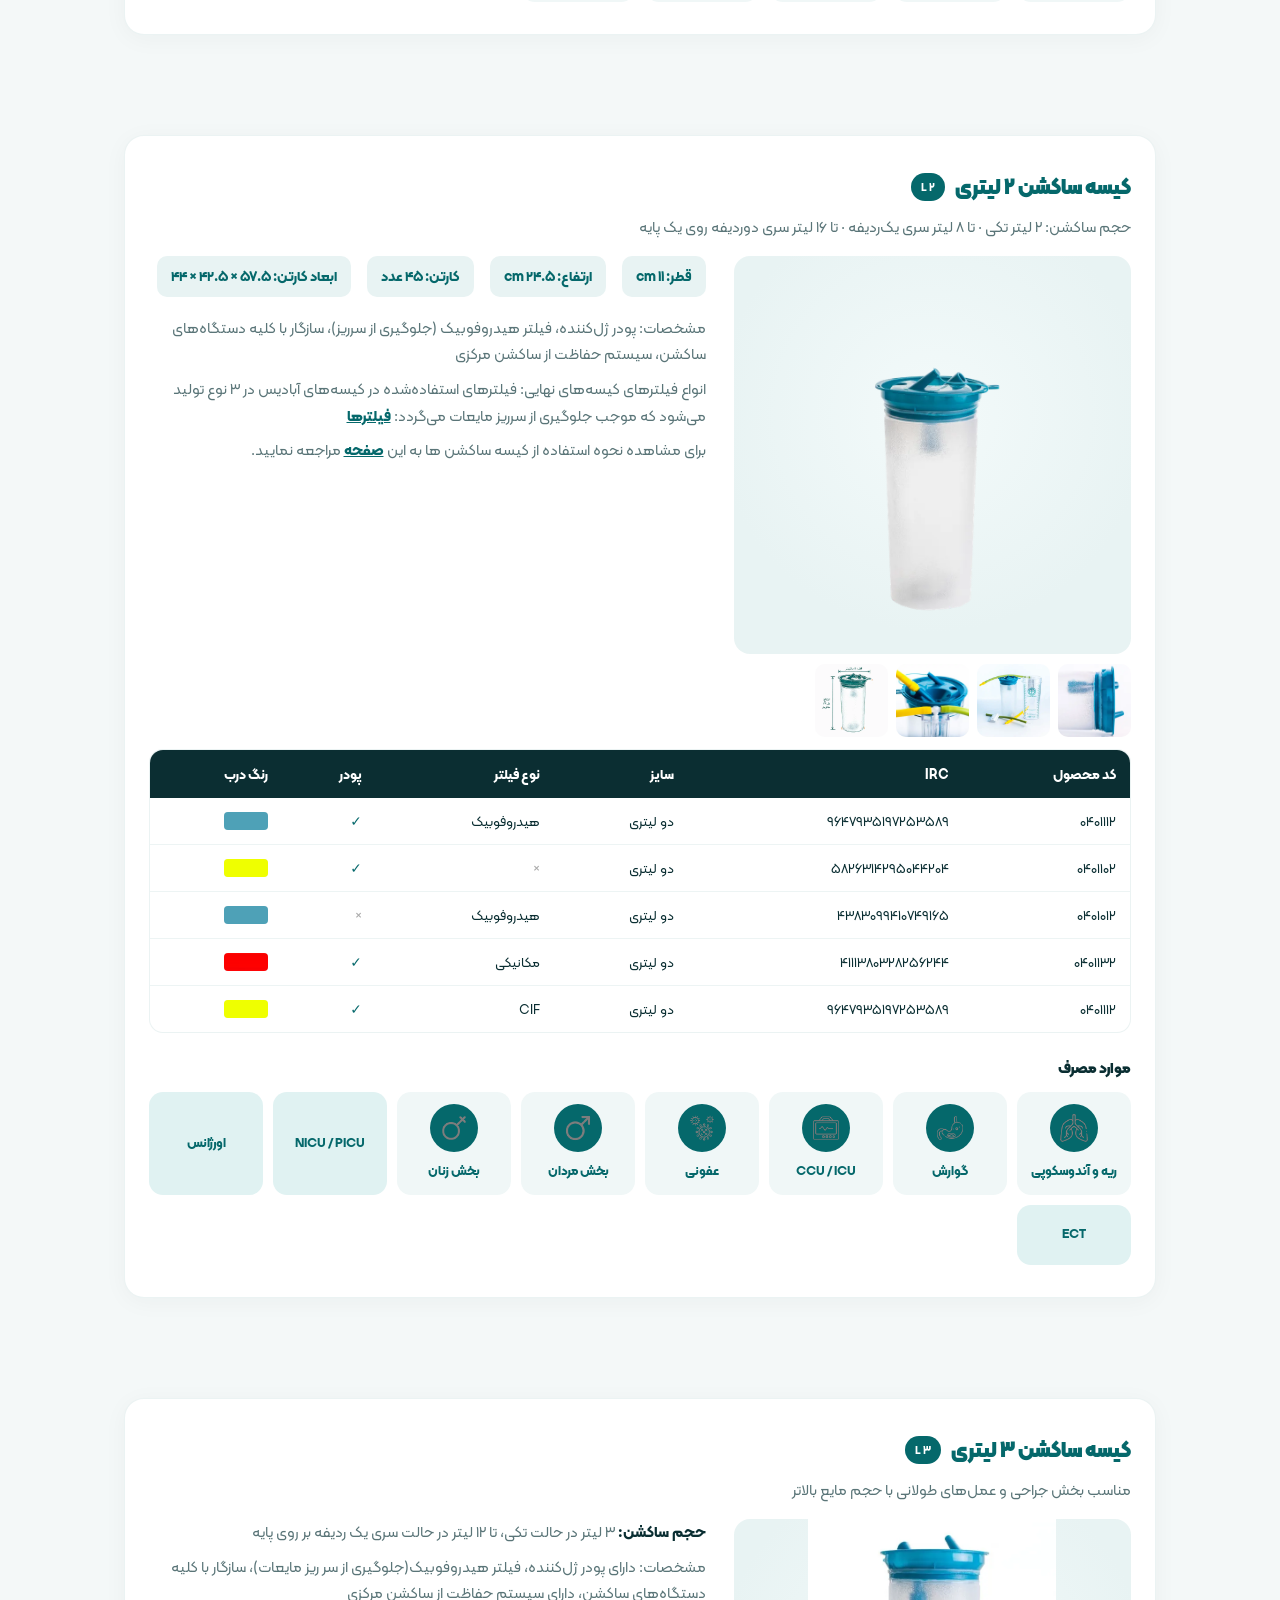
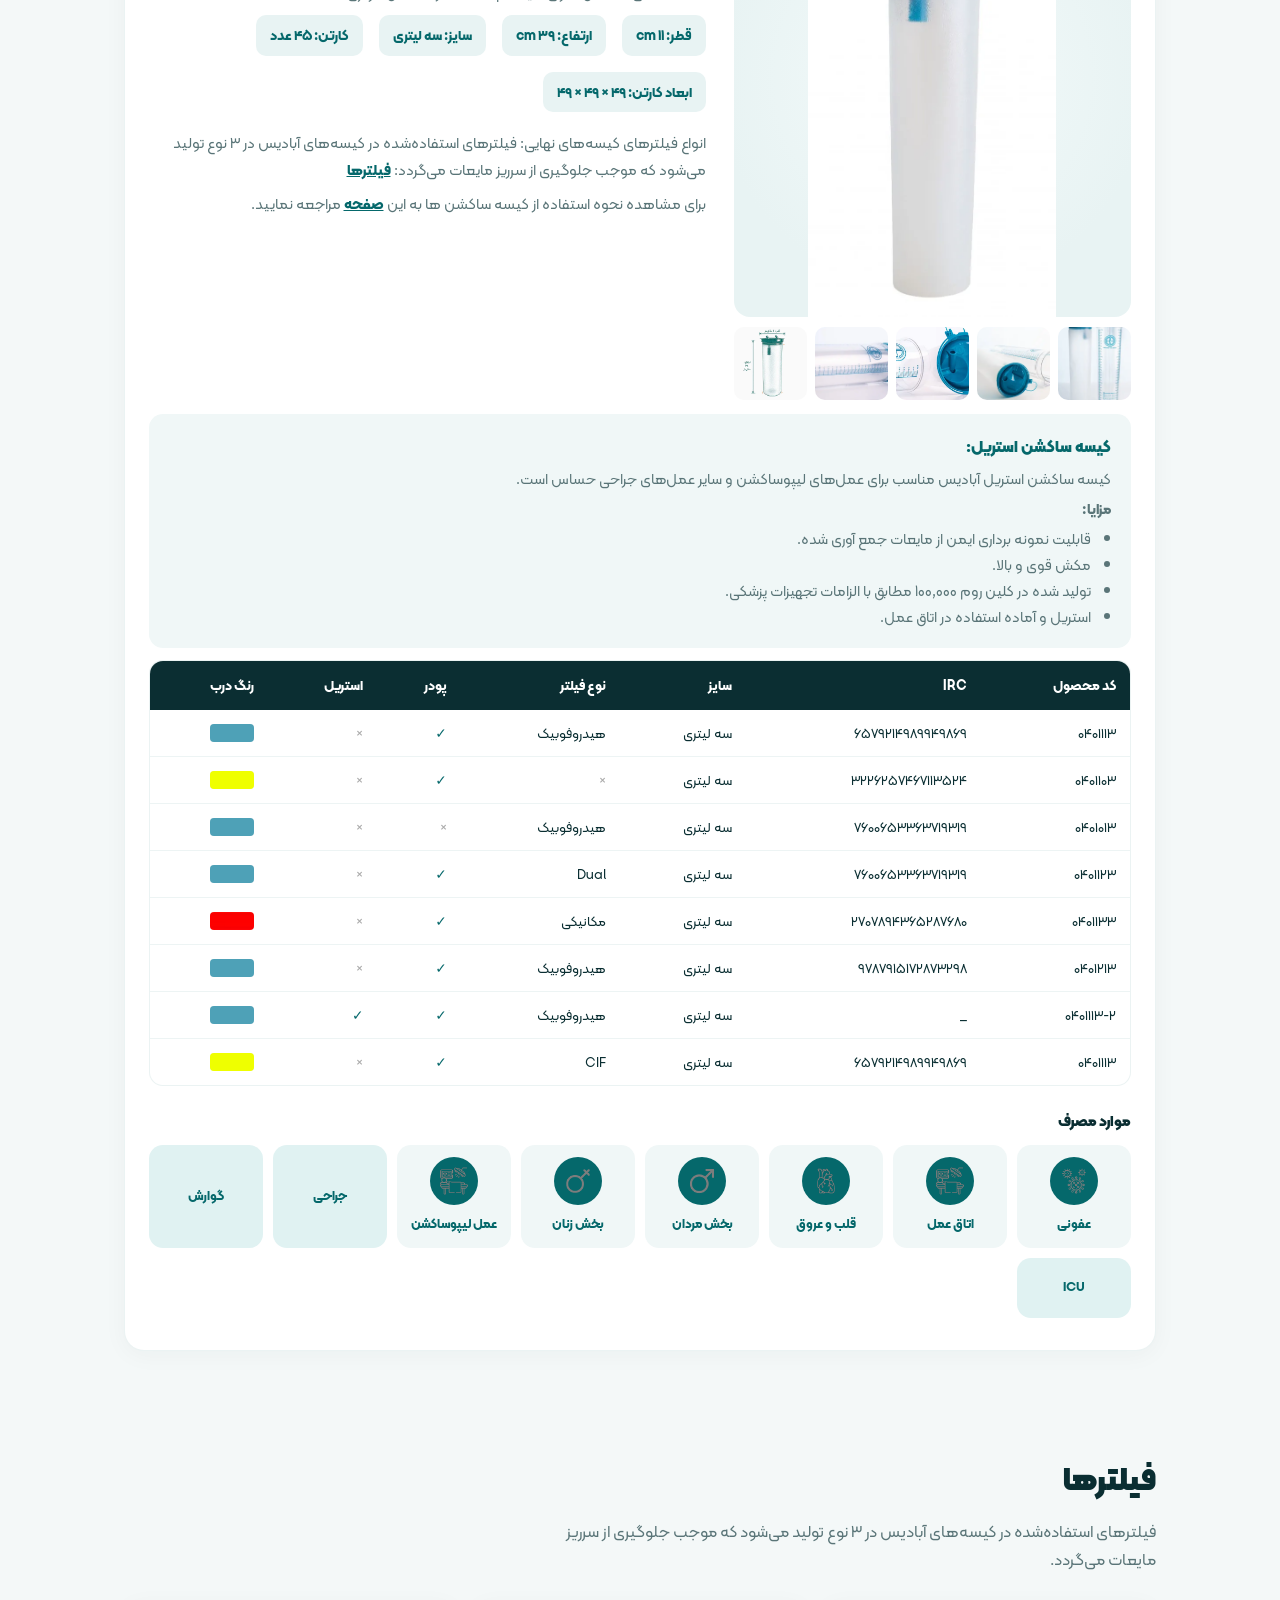
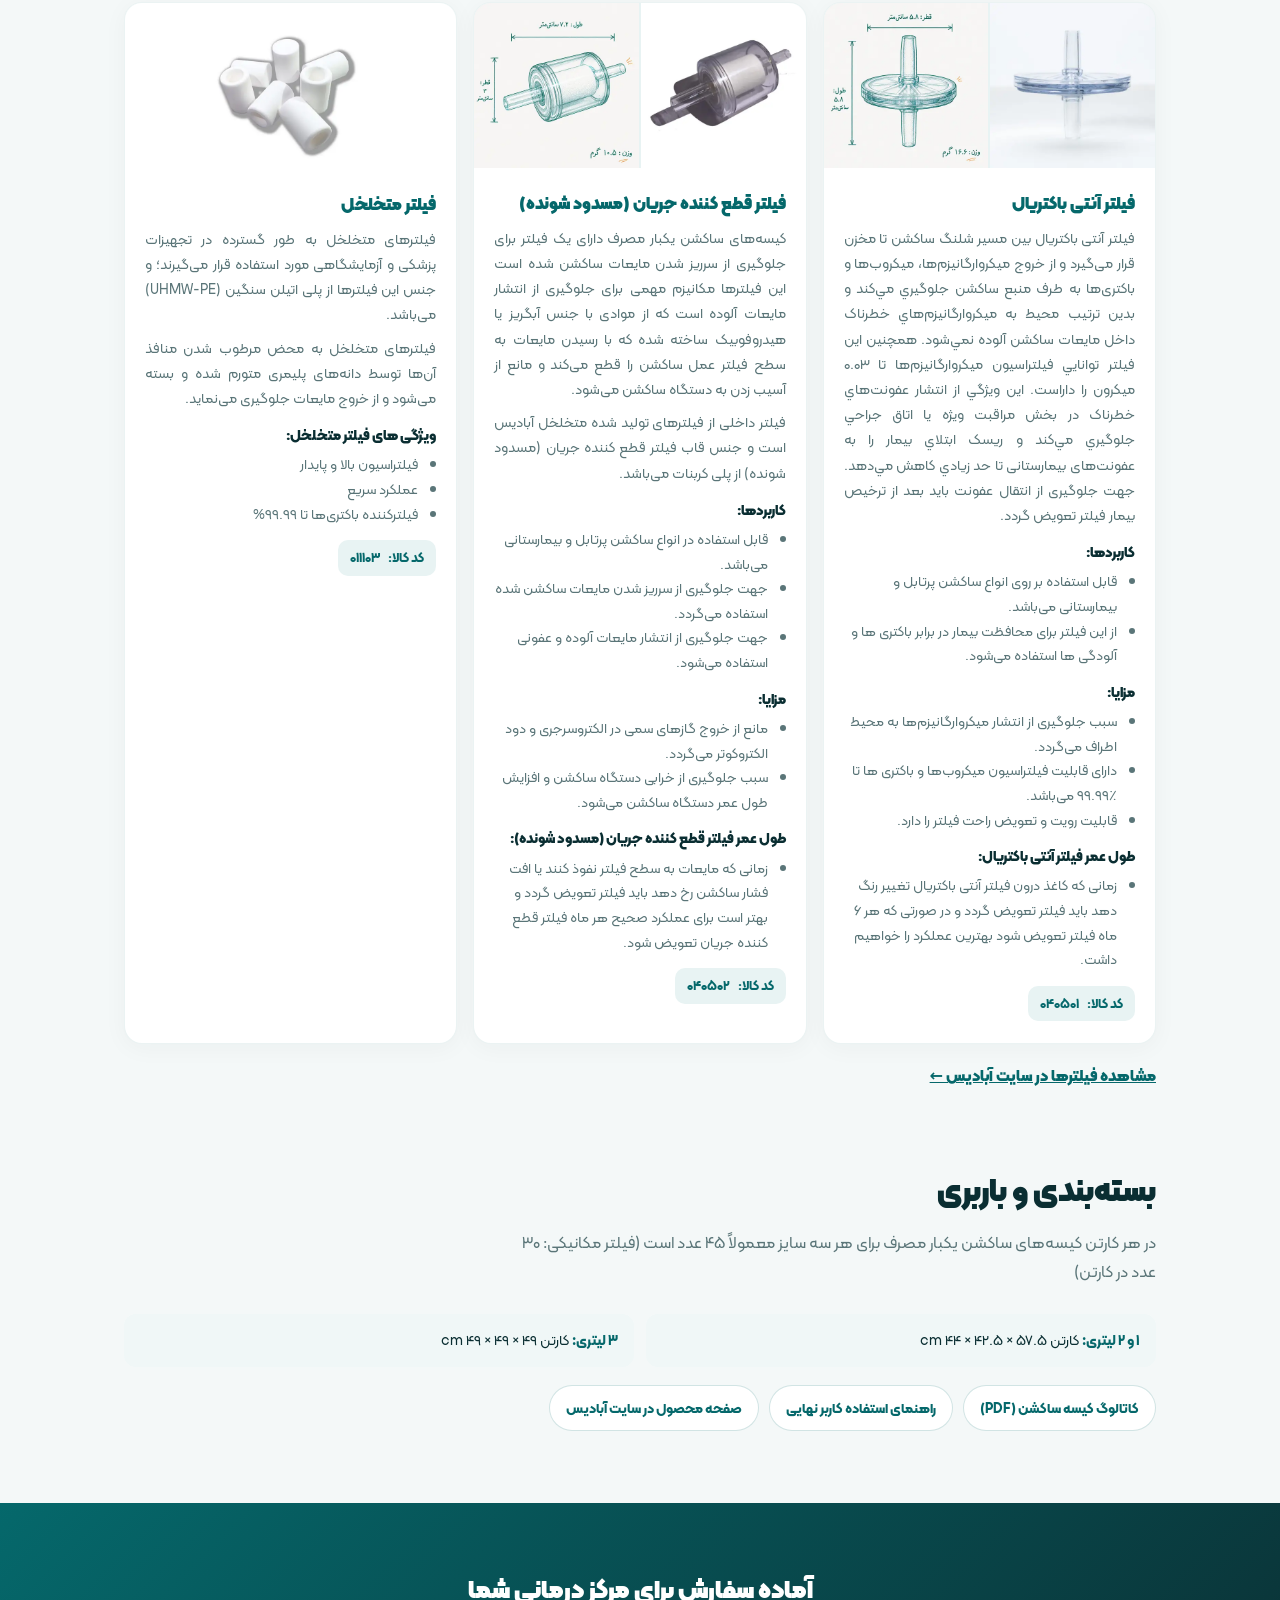
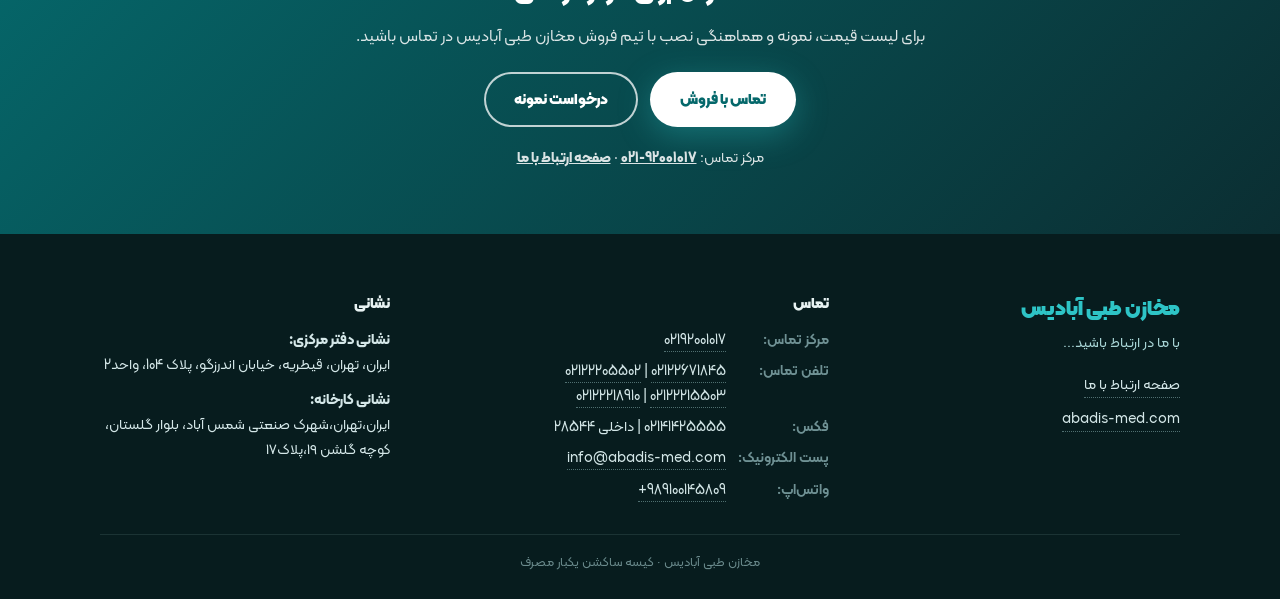
==== commit 81a98383: "feat(abadis): painted Zagros hero with plain-horizon seedlings Replace SVG mountain with Tak-style r" ====
--- a/abadis/index.html
+++ b/abadis/index.html
@@ -93,22 +93,67 @@
       position: relative; min-height: 100vh;
       display: flex; align-items: center; justify-content: center;
       overflow: hidden;
-      background: linear-gradient(180deg, #f7fbfb 0%, #eef6f6 50%, #e0efef 100%);
+      background: #f7fbfb;
     }
     .hero-art {
       position: absolute; inset: 0; z-index: 0;
       pointer-events: none;
-    }
-    .hero-art svg {
-      width: 100%; height: 100%;
+      background:
+        #f7fbfb
+        url("img/zagros/zagros-mountain.jpg") center 58% / cover no-repeat;
+    }
+    .hero-art .seedlings {
+      position: absolute;
+      left: 0; right: 0;
+      /* plain horizon ~40% up from bottom of painting */
+      bottom: clamp(18%, 34vh, 42%);
+      height: 0;
+    }
+    .hero-art .seedling {
+      position: absolute;
+      left: var(--x, 10%);
+      bottom: var(--y, 0px);
+      width: var(--w, 72px);
+      transform-origin: 50% 100%;
+      /* gentle wind after rooted — natural, not slider-like */
+      animation: zagros-sway var(--sway, 7.5s) ease-in-out var(--sway-delay, 2.5s) infinite;
+      will-change: transform;
+    }
+    .hero-art .seedling-grow {
       display: block;
+      width: 100%;
+      transform-origin: 50% 100%;
+      transform: scaleY(0) scaleX(0.72);
+      opacity: 0;
+      animation: zagros-grow 2.6s cubic-bezier(.2,.8,.25,1) var(--grow-delay, 0s) forwards;
+      will-change: transform, opacity;
+    }
+    .hero-art .seedling img {
+      display: block;
+      width: 100%;
+      height: auto;
+      user-select: none;
+      -webkit-user-drag: none;
+      filter: saturate(0.92) contrast(0.96);
+    }
+    .hero-art .seedling.late .seedling-grow {
+      animation-duration: 3.1s;
+    }
+    @keyframes zagros-grow {
+      0%   { transform: scaleY(0) scaleX(0.7); opacity: 0; }
+      62%  { transform: scaleY(1.04) scaleX(1.01); opacity: 1; }
+      100% { transform: scaleY(1) scaleX(1); opacity: 1; }
+    }
+    @keyframes zagros-sway {
+      0%, 100% { transform: rotate(-1.1deg) translateX(-1px); }
+      50%      { transform: rotate(1.25deg) translateX(1.5px); }
     }
     .hero-overlay {
       position: absolute; inset: 0; z-index: 1;
       pointer-events: none;
       background:
-        linear-gradient(180deg, rgba(247,251,251,0.55) 0%, rgba(247,251,251,0.15) 28%, transparent 48%),
-        linear-gradient(180deg, transparent 55%, rgba(232,243,243,0.55) 78%, rgba(244,248,248,0.98) 100%);
+        linear-gradient(180deg, rgba(247,251,251,0.5) 0%, rgba(247,251,251,0.12) 26%, transparent 46%),
+        linear-gradient(180deg, transparent 62%, rgba(236,246,245,0.35) 82%, rgba(244,248,248,0.92) 100%);
     }
     .hero-content {
       position: relative; z-index: 2;
@@ -148,27 +193,6 @@
       transition: transform .3s, box-shadow .3s;
     }
     .hero-btn:hover { transform: translateY(-3px); box-shadow: 0 14px 40px rgba(46,196,198,0.5); }
-
-    /* Zagros seedling sprout animation (Tak-Macaron cloud rhythm → trees) */
-    .hero-art .seedling {
-      transform-box: fill-box;
-      transform-origin: 50% 100%;
-      animation: zagros-sprout 9s ease-in-out infinite;
-      animation-delay: var(--d, 0s);
-      will-change: transform, opacity;
-    }
-    .hero-art .seedling.far { opacity: 0.55; }
-    @keyframes zagros-sprout {
-      0%   { transform: scaleY(0) scaleX(0.55); opacity: 0; }
-      10%  { transform: scaleY(1.08) scaleX(1.02); opacity: 1; }
-      14%  { transform: scaleY(1) scaleX(1); opacity: 1; }
-      22%  { transform: scaleY(1) scaleX(1) rotate(1.6deg); }
-      28%  { transform: scaleY(1) scaleX(1) rotate(-1.2deg); }
-      34%  { transform: scaleY(1) scaleX(1) rotate(0deg); }
-      72%  { transform: scaleY(1) scaleX(1); opacity: 1; }
-      88%  { transform: scaleY(0.92) scaleX(0.96); opacity: 0.35; }
-      100% { transform: scaleY(0) scaleX(0.55); opacity: 0; }
-    }
 
     .main { background: var(--bg); color: var(--ink); }
     .band { max-width: 1080px; margin: 0 auto; padding: 72px 24px; }
@@ -417,12 +441,12 @@
     body.lb-lock { overflow: hidden; }
 
     @media (prefers-reduced-motion: reduce) {
-      .hero-art .seedling {
+      .hero-art .seedling,
+      .hero-art .seedling-grow {
         animation: none !important;
         transform: none !important;
         opacity: 1 !important;
       }
-      .hero-art .seedling.far { opacity: 0.55 !important; }
     }
   </style>
 </head>
@@ -444,159 +468,32 @@
 
   <section class="hero" aria-label="پویش نجات زاگرس">
     <div class="hero-art" aria-hidden="true">
-      <svg xmlns="http://www.w3.org/2000/svg" viewBox="0 0 1440 900" preserveAspectRatio="xMidYMid slice" aria-hidden="true" focusable="false">
-  <defs>
-    <linearGradient id="sky" x1="0" y1="0" x2="0" y2="1">
-      <stop offset="0%" stop-color="#fafcfc"/>
-      <stop offset="45%" stop-color="#f3fafa"/>
-      <stop offset="100%" stop-color="#e8f3f3"/>
-    </linearGradient>
-    <linearGradient id="farFill" x1="0" y1="0" x2="0" y2="1">
-      <stop offset="0%" stop-color="#dce9e9" stop-opacity="0.55"/>
-      <stop offset="100%" stop-color="#c5dcdc" stop-opacity="0.7"/>
-    </linearGradient>
-    <linearGradient id="midFill" x1="0" y1="0" x2="0" y2="1">
-      <stop offset="0%" stop-color="#c8dedf" stop-opacity="0.5"/>
-      <stop offset="55%" stop-color="#9fc4c5" stop-opacity="0.62"/>
-      <stop offset="100%" stop-color="#7eb0b2" stop-opacity="0.75"/>
-    </linearGradient>
-    <linearGradient id="nearFill" x1="0" y1="0" x2="0" y2="1">
-      <stop offset="0%" stop-color="#a8c9cb" stop-opacity="0.45"/>
-      <stop offset="40%" stop-color="#6fa3a5" stop-opacity="0.58"/>
-      <stop offset="100%" stop-color="#05686b" stop-opacity="0.42"/>
-    </linearGradient>
-    <linearGradient id="mintWash" x1="0" y1="0" x2="0" y2="1">
-      <stop offset="0%" stop-color="#dce395" stop-opacity="0"/>
-      <stop offset="35%" stop-color="#c5dcdc" stop-opacity="0.25"/>
-      <stop offset="100%" stop-color="#087673" stop-opacity="0.18"/>
-    </linearGradient>
-    <linearGradient id="floor" x1="0" y1="0" x2="0" y2="1">
-      <stop offset="0%" stop-color="#e8f3f3" stop-opacity="0"/>
-      <stop offset="100%" stop-color="#f4f8f8" stop-opacity="1"/>
-    </linearGradient>
-  </defs>
-
-  <rect width="1440" height="900" fill="url(#sky)"/>
-
-  <!-- soft atmospheric ellipses (static, Tak-like) -->
-  <ellipse cx="260" cy="150" rx="200" ry="48" fill="#dce9e9" opacity="0.28"/>
-  <ellipse cx="1050" cy="110" rx="240" ry="52" fill="#d5e4e4" opacity="0.22"/>
-  <ellipse cx="720" cy="190" rx="170" ry="38" fill="#e0eeee" opacity="0.2"/>
-
-  <!-- FAR Zagros peaks — pale wash + pencil outline -->
-  <path fill="url(#farFill)" stroke="#9aa5a8" stroke-width="1.15" stroke-linejoin="round" opacity="0.9"
-    d="M-80 540
-       C40 500 120 430 220 410
-       C300 395 350 440 430 425
-       C520 405 580 340 680 330
-       C780 320 840 380 940 370
-       C1040 360 1120 300 1220 315
-       C1320 330 1400 380 1520 430
-       L1520 900 L-80 900 Z"/>
-  <g fill="none" stroke="#818a91" stroke-width="0.85" opacity="0.35" stroke-linecap="round">
-    <path d="M220 410 C270 400 330 420 370 435"/>
-    <path d="M680 330 C740 340 800 365 850 380"/>
-    <path d="M1220 315 C1270 325 1320 350 1365 370"/>
-  </g>
-
-  <!-- MID range -->
-  <path fill="url(#midFill)" stroke="#6a7e82" stroke-width="1.2" stroke-linejoin="round"
-    d="M-100 610
-       C20 565 100 505 190 490
-       C280 474 350 530 450 515
-       C560 498 630 445 740 435
-       C860 422 940 480 1050 470
-       C1160 458 1260 410 1380 430
-       C1440 440 1500 470 1560 500
-       L1560 900 L-100 900 Z"/>
-  <g fill="none" stroke="#5a7578" stroke-width="0.95" opacity="0.32" stroke-linecap="round">
-    <path d="M190 490 C250 478 320 500 380 515"/>
-    <path d="M740 435 C810 445 880 470 940 485"/>
-    <path d="M1050 470 C1120 460 1190 445 1255 448"/>
-  </g>
-
-  <!-- NEAR foothills with soft mint wash (Tak lower-slope green → Abadis mint/teal) -->
-  <path fill="url(#nearFill)" stroke="#066163" stroke-width="1.3" stroke-linejoin="round"
-    d="M-120 700
-       C10 650 90 590 185 575
-       C290 558 370 620 480 605
-       C590 588 670 540 790 530
-       C920 518 1010 575 1130 565
-       C1240 555 1330 515 1480 545
-       C1520 555 1560 575 1600 600
-       L1600 900 L-120 900 Z"/>
-  <path fill="url(#mintWash)" opacity="0.85"
-    d="M-120 740
-       C80 700 200 660 340 655
-       C500 648 640 680 820 675
-       C1000 668 1180 640 1400 655
-       L1600 680 L1600 900 L-120 900 Z"/>
-  <g fill="none" stroke="#066163" stroke-width="1" opacity="0.28" stroke-linecap="round">
-    <path d="M185 575 C250 562 330 585 400 600"/>
-    <path d="M790 530 C860 538 930 560 990 575"/>
-    <path d="M1130 565 C1200 555 1270 540 1335 545"/>
-    <path d="M300 655 C420 645 540 660 660 670"/>
-    <path d="M900 640 C1020 630 1140 645 1260 660"/>
-  </g>
-
-  <rect y="760" width="1440" height="140" fill="url(#floor)"/>
-
-  <!-- Oak seedling symbols -->
-  <symbol id="oak" viewBox="0 0 24 40" overflow="visible">
-    <path d="M12 38 C11.5 28 11.8 20 12 14" fill="none" stroke="#066163" stroke-width="1.45" stroke-linecap="round"/>
-    <path d="M12 22 C6 20 3 15 5 11 C8 10 12 14 12 18" fill="#087673" fill-opacity="0.58" stroke="#066163" stroke-width="0.95" stroke-linejoin="round"/>
-    <path d="M12 20 C18 18 21 13 19 9 C16 8 12 12 12 16" fill="#0e7475" fill-opacity="0.52" stroke="#066163" stroke-width="0.95" stroke-linejoin="round"/>
-    <path d="M12 14 C10 8 12 4 12 4 C12 4 14 8 12 14" fill="#05686b" fill-opacity="0.7" stroke="#015F61" stroke-width="0.9" stroke-linejoin="round"/>
-    <ellipse cx="12" cy="38.5" rx="5" ry="1.2" fill="#818a91" opacity="0.22"/>
-  </symbol>
-  <symbol id="oak-sm" viewBox="0 0 20 32" overflow="visible">
-    <path d="M10 30 C9.6 22 9.8 16 10 11" fill="none" stroke="#066163" stroke-width="1.25" stroke-linecap="round"/>
-    <path d="M10 17 C5.5 15.5 3.5 12 5 9 C7.2 8.2 10 11 10 14" fill="#087673" fill-opacity="0.55" stroke="#066163" stroke-width="0.85"/>
-    <path d="M10 15 C14.5 13.5 16.5 10 15 7 C12.8 6.2 10 9 10 12" fill="#0e7475" fill-opacity="0.5" stroke="#066163" stroke-width="0.85"/>
-    <path d="M10 11 C8.5 6.5 10 3.5 10 3.5 C10 3.5 11.5 6.5 10 11" fill="#05686b" fill-opacity="0.65" stroke="#015F61" stroke-width="0.8"/>
-    <ellipse cx="10" cy="30.5" rx="4" ry="1" fill="#818a91" opacity="0.2"/>
-  </symbol>
-  <symbol id="oak-lg" viewBox="0 0 28 48" overflow="visible">
-    <path d="M14 46 C13.4 34 13.7 24 14 16" fill="none" stroke="#066163" stroke-width="1.6" stroke-linecap="round"/>
-    <path d="M14 26 C7 23 3 17 6 12 C10 11 14 16 14 21" fill="#087673" fill-opacity="0.58" stroke="#066163" stroke-width="1.05"/>
-    <path d="M14 24 C21 21 25 15 22 10 C18 9 14 14 14 19" fill="#0e7475" fill-opacity="0.52" stroke="#066163" stroke-width="1.05"/>
-    <path d="M14 22 C10 20 8 16 10 13 C12 12.5 14 15 14 18" fill="#05686b" fill-opacity="0.48" stroke="#066163" stroke-width="0.9"/>
-    <path d="M14 16 C12 9 14 4 14 4 C14 4 16 9 14 16" fill="#015F61" fill-opacity="0.58" stroke="#015F61" stroke-width="0.95"/>
-    <ellipse cx="14" cy="46.5" rx="6" ry="1.4" fill="#818a91" opacity="0.25"/>
-  </symbol>
-
-  <g class="seedlings">
-    <g class="seedling" style="--d:0.2s"><use href="#oak" x="145" y="545" width="24" height="40"/></g>
-    <g class="seedling" style="--d:1.1s"><use href="#oak-sm" x="190" y="575" width="18" height="30"/></g>
-    <g class="seedling" style="--d:2.4s"><use href="#oak" x="240" y="590" width="22" height="36"/></g>
-    <g class="seedling" style="--d:0.8s"><use href="#oak-sm" x="290" y="605" width="16" height="26"/></g>
-    <g class="seedling" style="--d:3.2s"><use href="#oak-lg" x="340" y="575" width="28" height="48"/></g>
-
-    <g class="seedling" style="--d:1.6s"><use href="#oak" x="430" y="560" width="24" height="40"/></g>
-    <g class="seedling" style="--d:0.4s"><use href="#oak-sm" x="485" y="540" width="18" height="30"/></g>
-    <g class="seedling" style="--d:2.8s"><use href="#oak" x="535" y="525" width="22" height="36"/></g>
-    <g class="seedling" style="--d:4.0s"><use href="#oak-sm" x="585" y="515" width="16" height="26"/></g>
-
-    <g class="seedling" style="--d:0.6s"><use href="#oak-lg" x="700" y="495" width="30" height="50"/></g>
-    <g class="seedling" style="--d:2.0s"><use href="#oak" x="760" y="520" width="24" height="40"/></g>
-    <g class="seedling" style="--d:3.6s"><use href="#oak-sm" x="815" y="540" width="18" height="30"/></g>
-    <g class="seedling" style="--d:1.3s"><use href="#oak" x="870" y="550" width="22" height="36"/></g>
-
-    <g class="seedling" style="--d:2.2s"><use href="#oak" x="980" y="530" width="24" height="40"/></g>
-    <g class="seedling" style="--d:0.9s"><use href="#oak-sm" x="1040" y="515" width="18" height="30"/></g>
-    <g class="seedling" style="--d:3.0s"><use href="#oak-lg" x="1100" y="500" width="28" height="48"/></g>
-    <g class="seedling" style="--d:1.8s"><use href="#oak" x="1170" y="520" width="22" height="36"/></g>
-    <g class="seedling" style="--d:4.2s"><use href="#oak-sm" x="1235" y="540" width="16" height="26"/></g>
-    <g class="seedling" style="--d:0.3s"><use href="#oak" x="1295" y="555" width="24" height="40"/></g>
-    <g class="seedling" style="--d:2.6s"><use href="#oak-sm" x="1355" y="575" width="18" height="30"/></g>
-
-    <g class="seedling far" style="--d:1.4s"><use href="#oak-sm" x="350" y="470" width="13" height="22"/></g>
-    <g class="seedling far" style="--d:3.4s"><use href="#oak-sm" x="650" y="410" width="13" height="22"/></g>
-    <g class="seedling far" style="--d:0.7s"><use href="#oak-sm" x="920" y="445" width="13" height="22"/></g>
-    <g class="seedling far" style="--d:2.1s"><use href="#oak-sm" x="1180" y="395" width="13" height="22"/></g>
-  </g>
-</svg>
-
+      <div class="seedlings">
+        <div class="seedling" style="--x:7%; --w:78px; --y:-2px; --grow-delay:0.35s; --sway:8.2s; --sway-delay:2.9s">
+          <span class="seedling-grow"><img src="img/zagros/seedling-1.png" alt="" width="104" height="148" decoding="async"></span>
+        </div>
+        <div class="seedling" style="--x:18%; --w:64px; --y:6px; --grow-delay:1.6s; --sway:7.1s; --sway-delay:4.1s">
+          <span class="seedling-grow"><img src="img/zagros/seedling-2.png" alt="" width="86" height="198" decoding="async"></span>
+        </div>
+        <div class="seedling" style="--x:31%; --w:96px; --y:-4px; --grow-delay:0.9s; --sway:9s; --sway-delay:3.4s">
+          <span class="seedling-grow"><img src="img/zagros/seedling-3.png" alt="" width="106" height="248" decoding="async"></span>
+        </div>
+        <div class="seedling" style="--x:44%; --w:70px; --y:10px; --grow-delay:2.8s; --sway:6.8s; --sway-delay:5.3s">
+          <span class="seedling-grow"><img src="img/zagros/seedling-4.png" alt="" width="120" height="172" decoding="async"></span>
+        </div>
+        <div class="seedling late" style="--x:57%; --w:58px; --y:4px; --grow-delay:5.4s; --sway:8.6s; --sway-delay:8.2s">
+          <span class="seedling-grow"><img src="img/zagros/seedling-6.png" alt="" width="63" height="160" decoding="async"></span>
+        </div>
+        <div class="seedling" style="--x:69%; --w:88px; --y:-6px; --grow-delay:1.25s; --sway:7.6s; --sway-delay:3.7s">
+          <span class="seedling-grow"><img src="img/zagros/seedling-7.png" alt="" width="72" height="205" decoding="async"></span>
+        </div>
+        <div class="seedling late" style="--x:82%; --w:74px; --y:8px; --grow-delay:6.8s; --sway:9.4s; --sway-delay:9.6s">
+          <span class="seedling-grow"><img src="img/zagros/seedling-1.png" alt="" width="104" height="148" decoding="async" style="transform:scaleX(-1)"></span>
+        </div>
+        <div class="seedling" style="--x:91%; --w:52px; --y:2px; --grow-delay:3.5s; --sway:6.4s; --sway-delay:5.9s">
+          <span class="seedling-grow"><img src="img/zagros/seedling-2.png" alt="" width="86" height="198" decoding="async"></span>
+        </div>
+      </div>
     </div>
     <div class="hero-overlay"></div>
     <div class="hero-content">
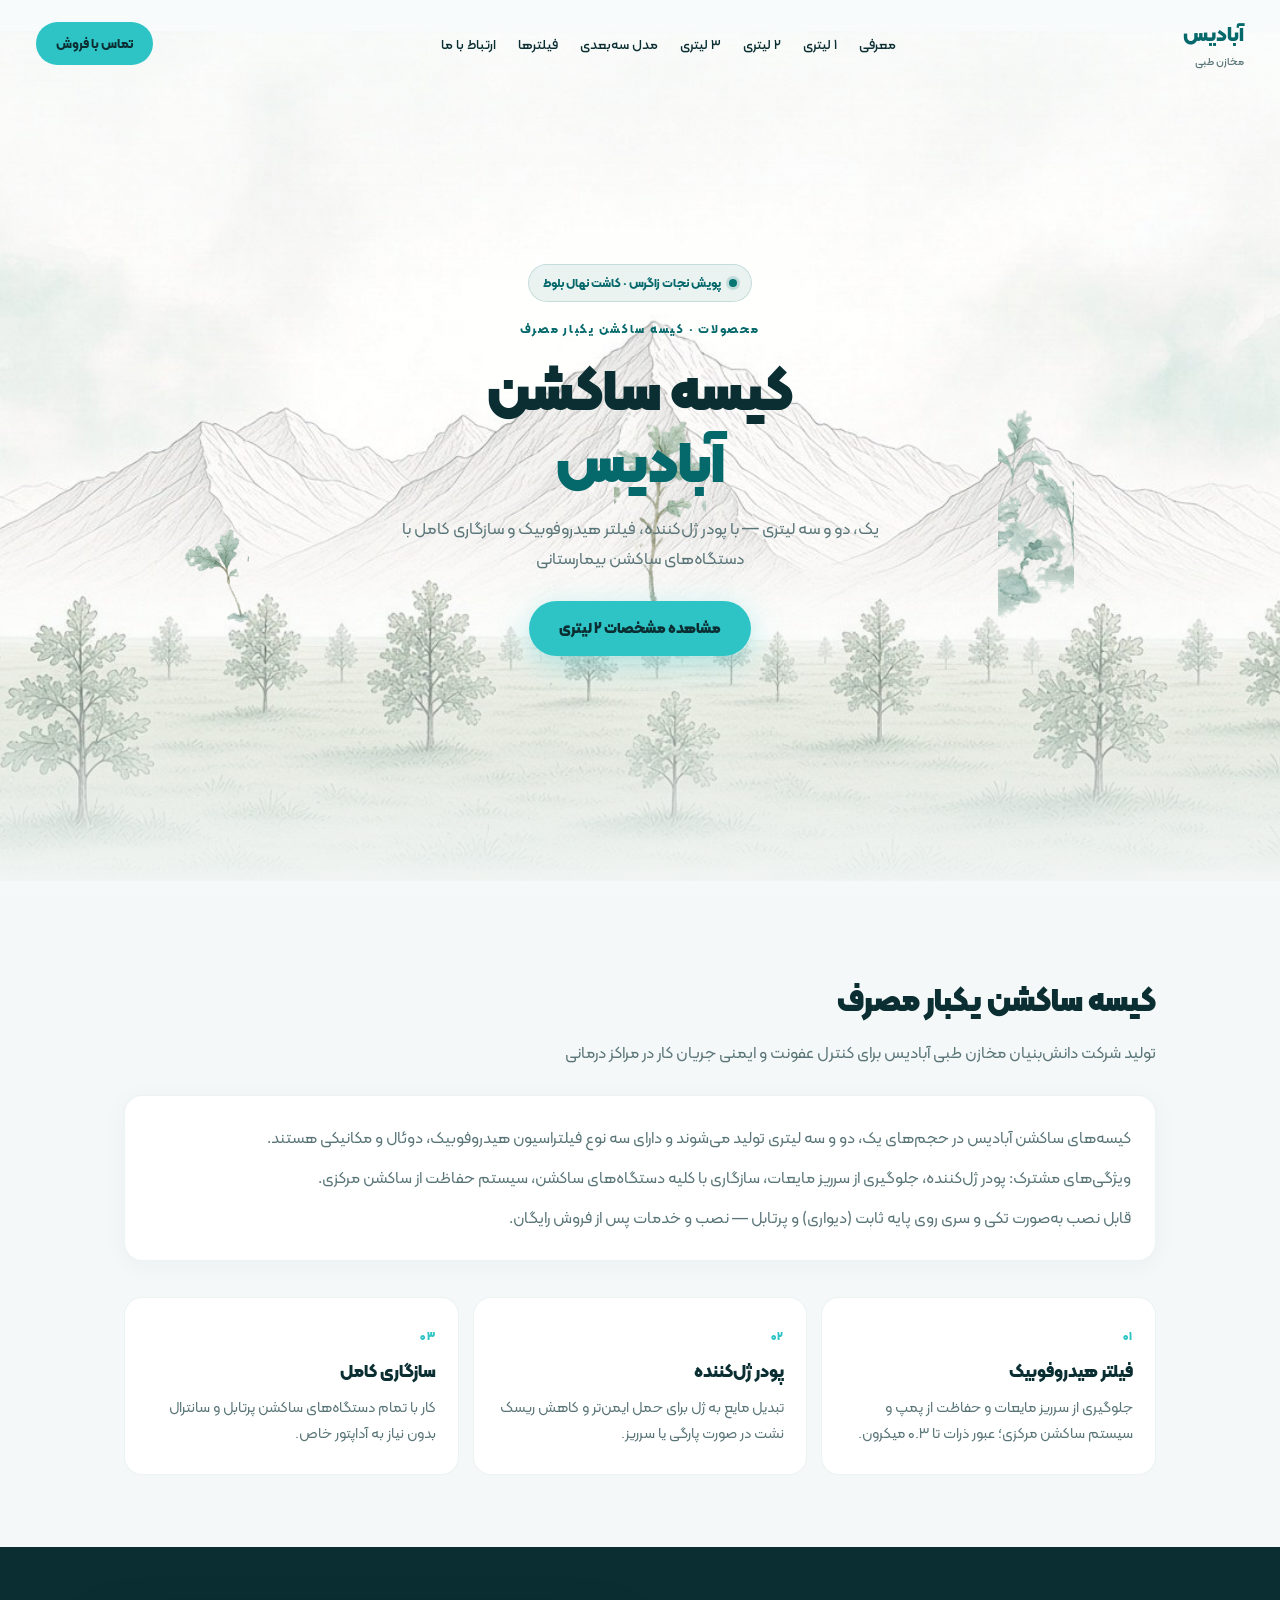
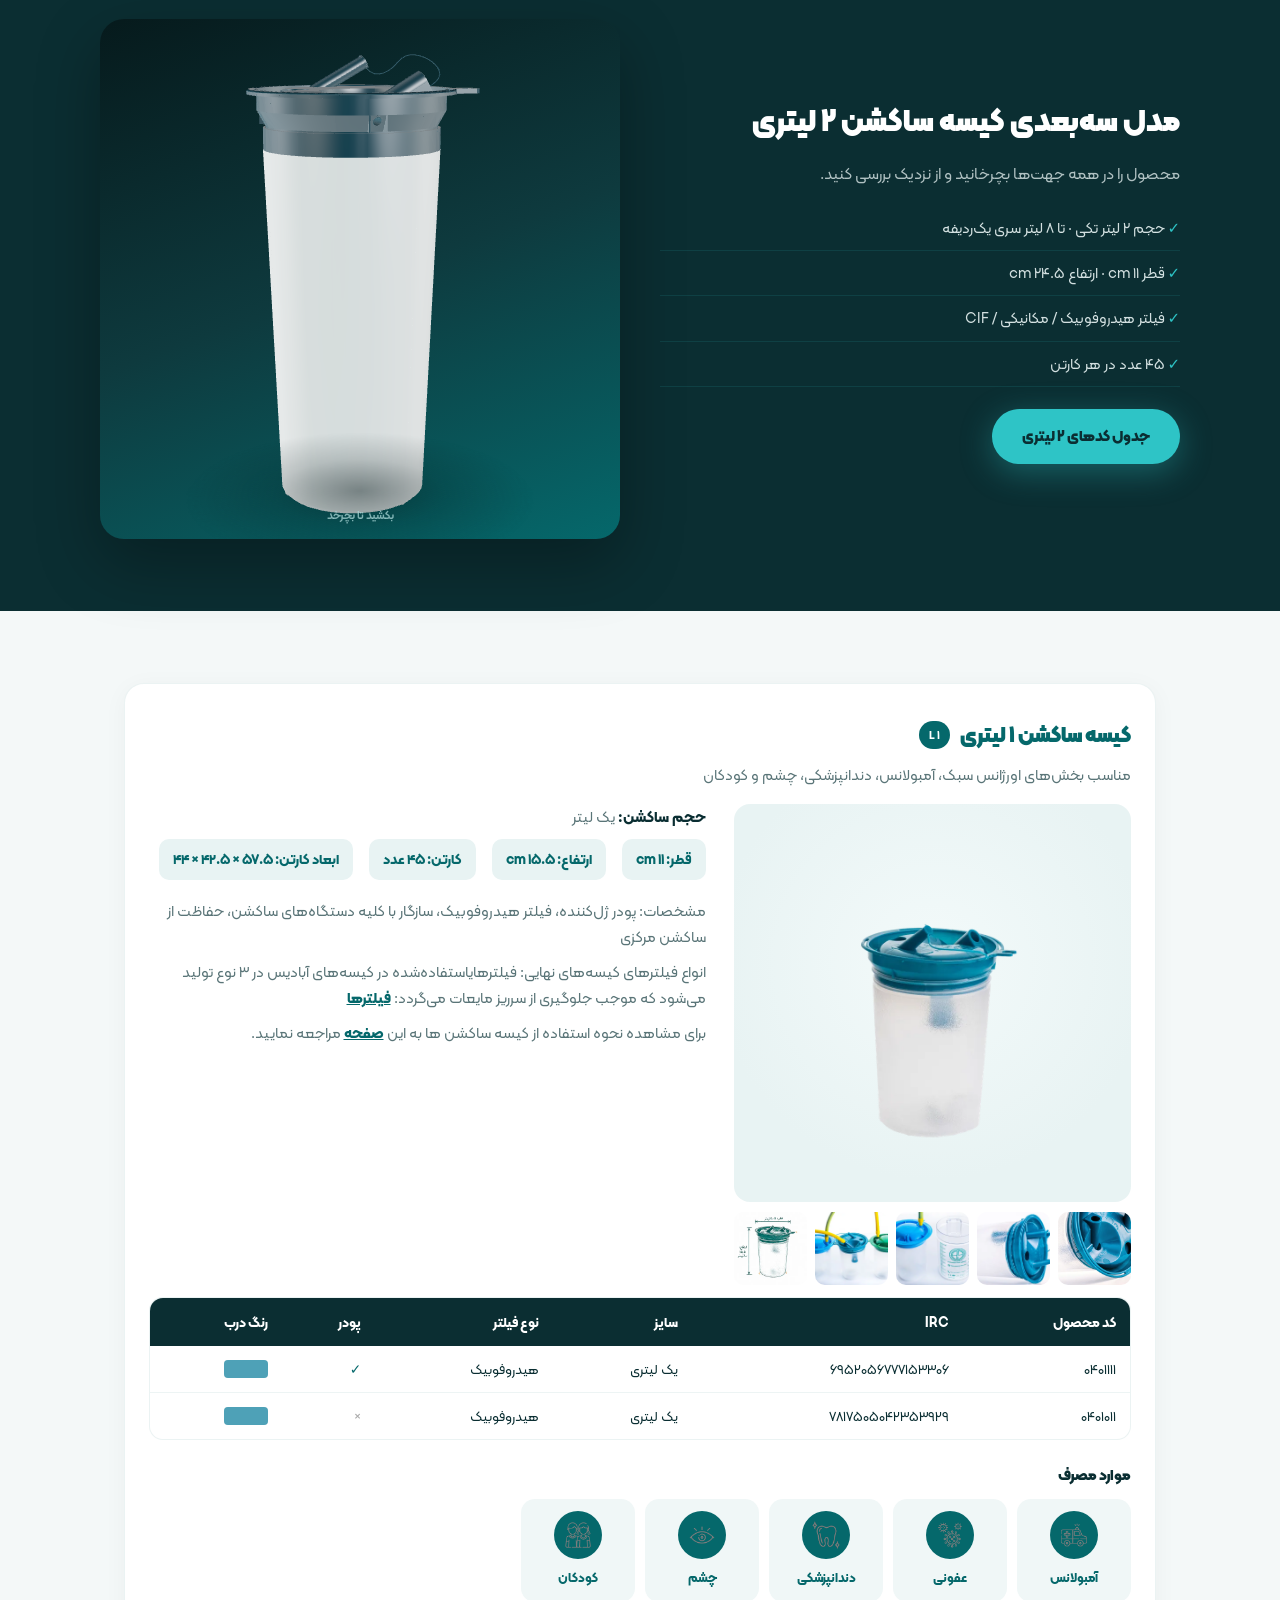
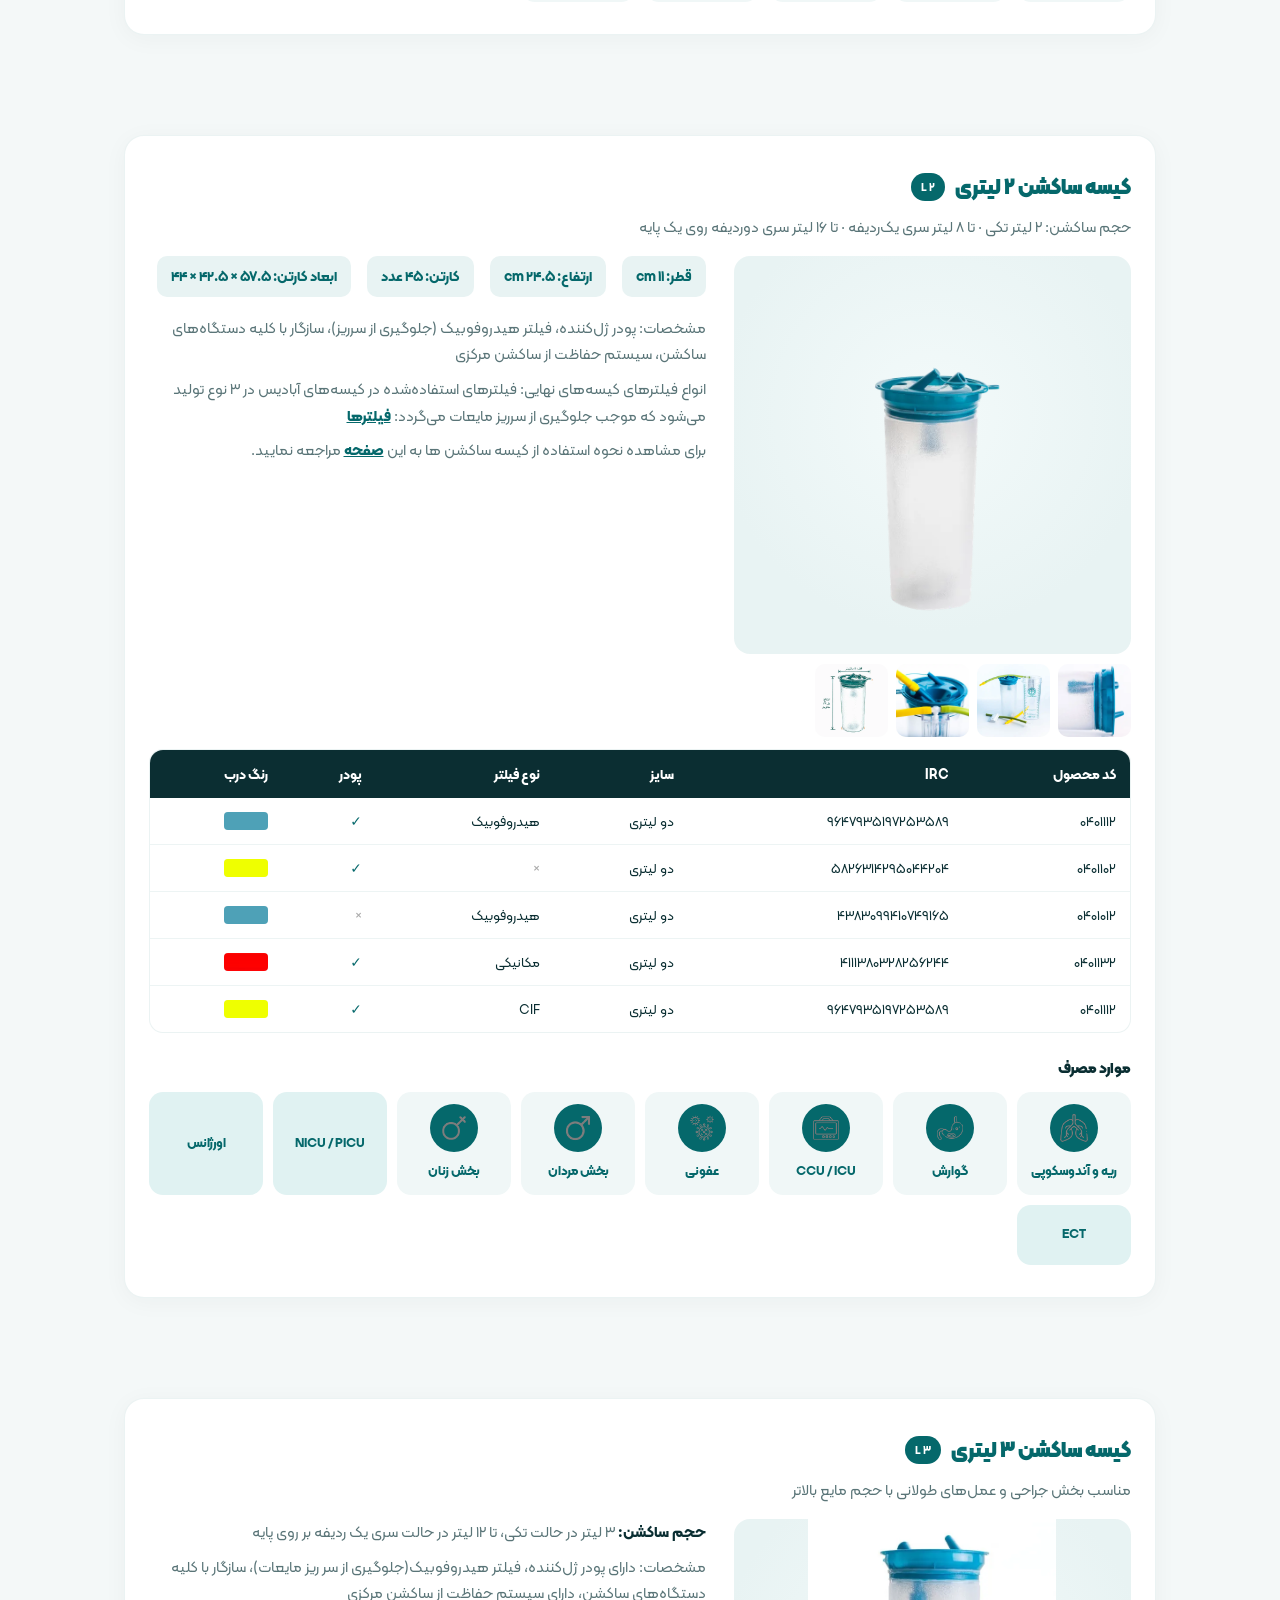
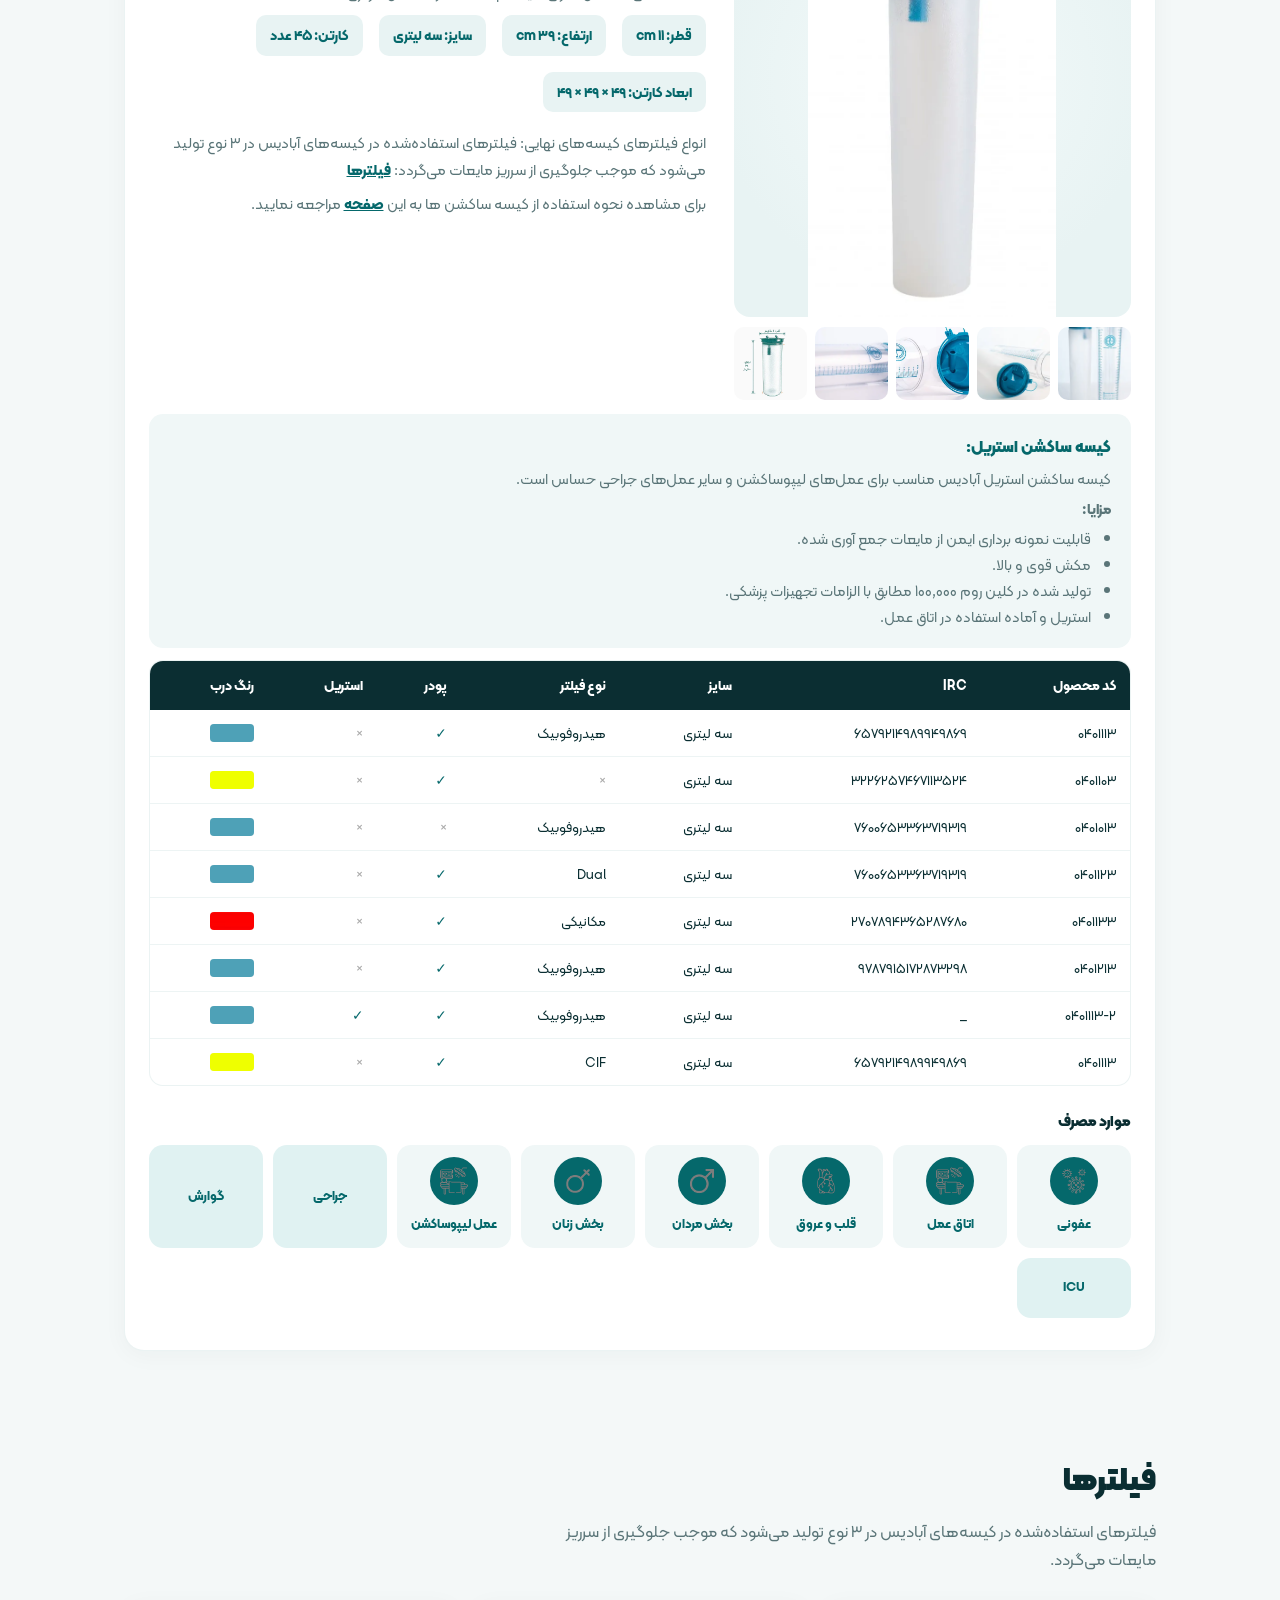
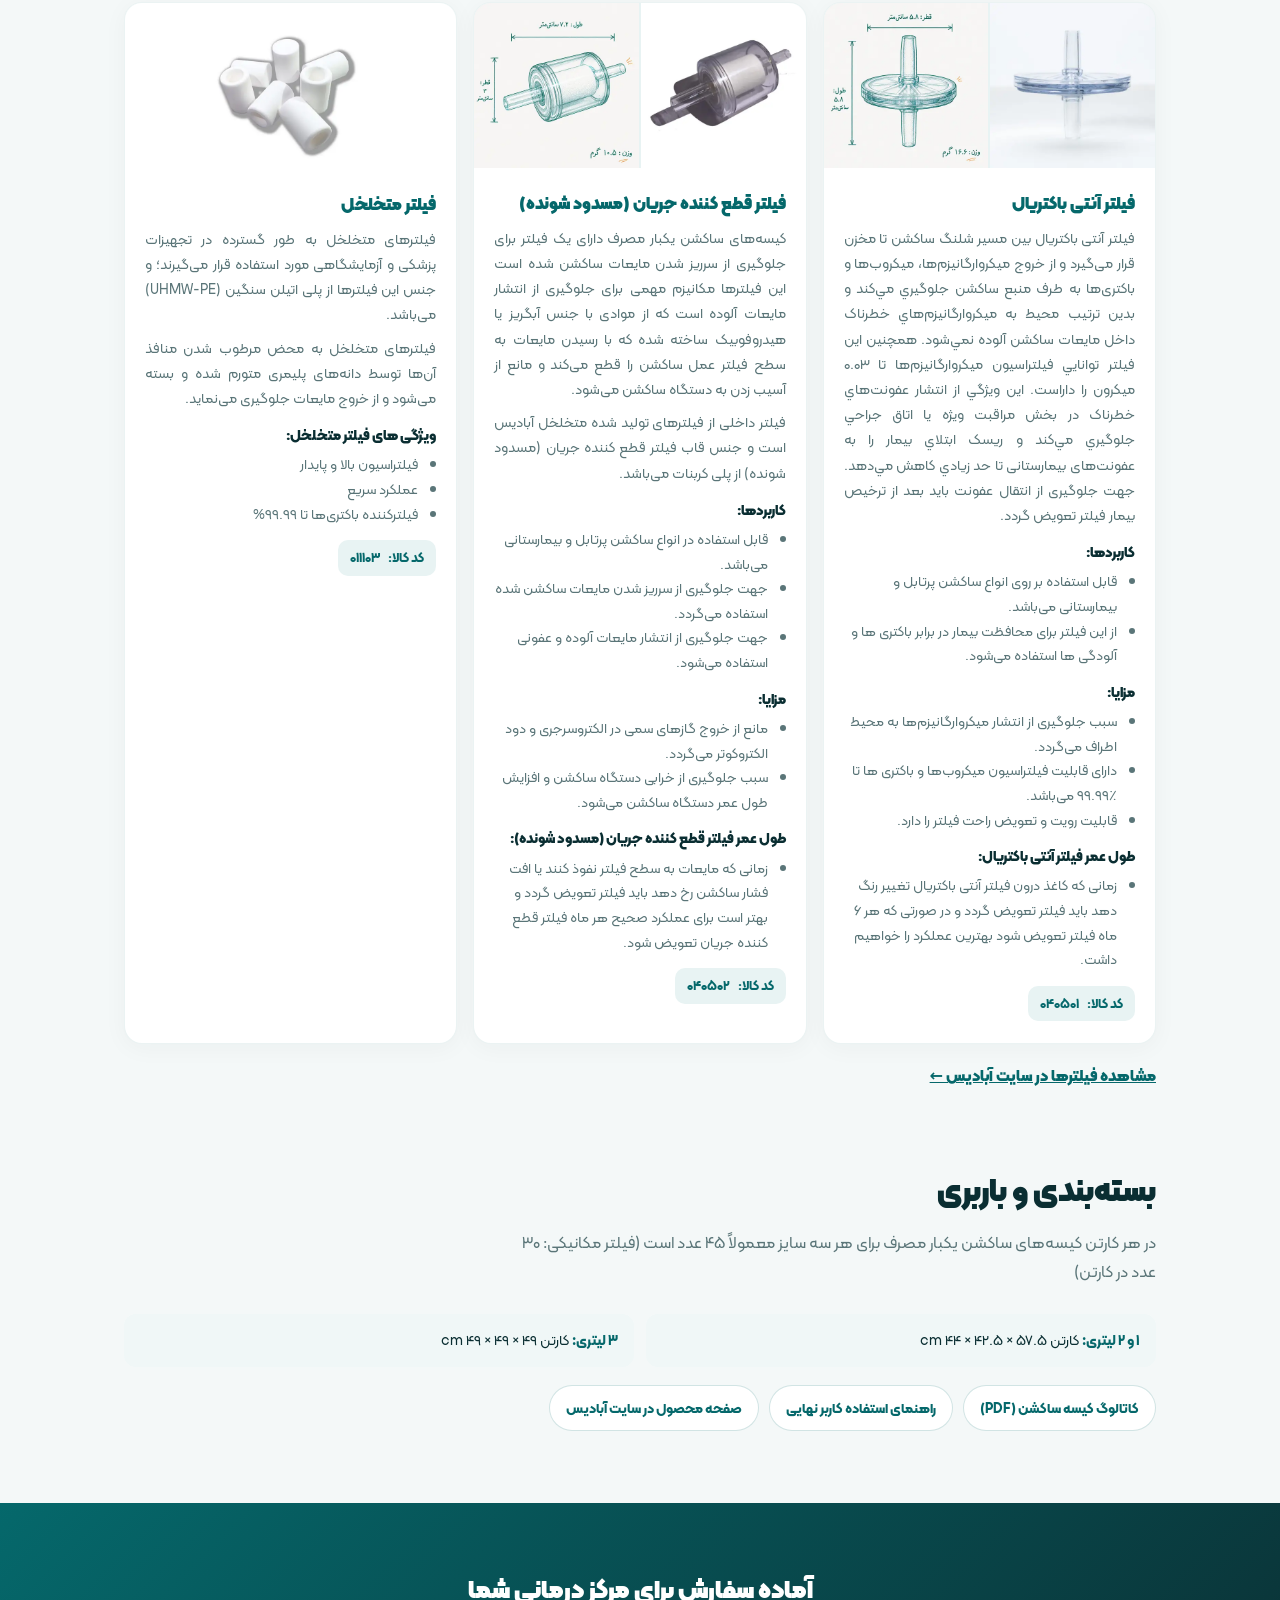
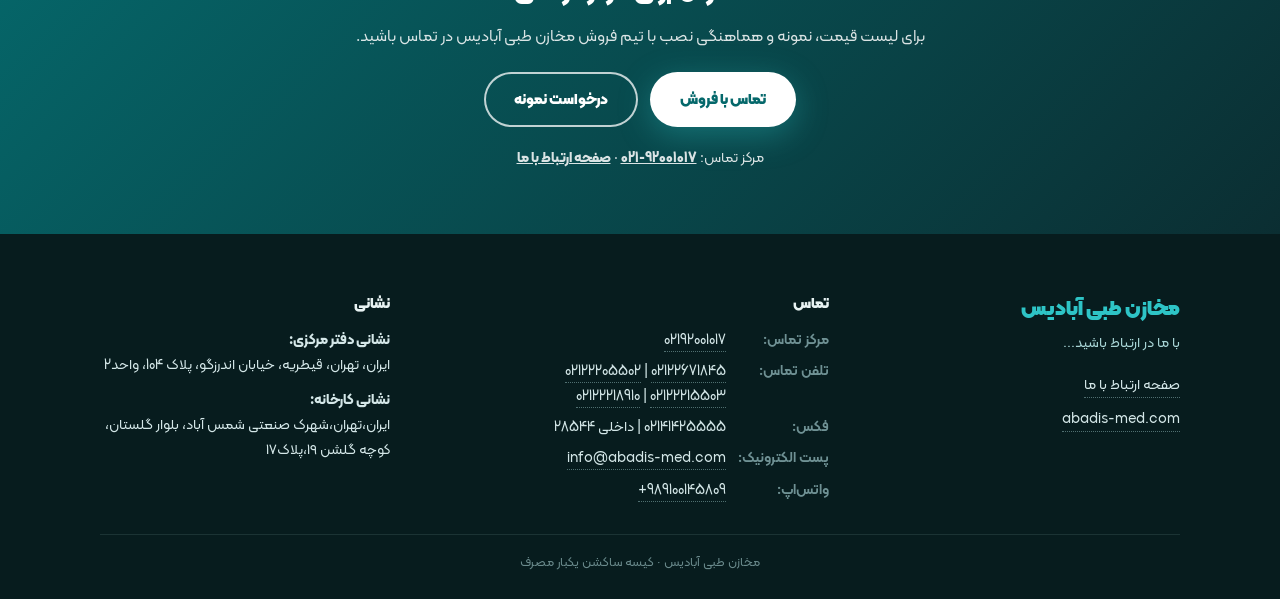
==== commit c4f6d149: "feat(abadis): closer Zagros koh hero with painted saplings Use final tall-peaks + plain composite as" ====
--- a/abadis/index.html
+++ b/abadis/index.html
@@ -100,13 +100,14 @@
       pointer-events: none;
       background:
         #f7fbfb
-        url("img/zagros/zagros-mountain.jpg") center 58% / cover no-repeat;
+        url("img/zagros/zagros-koh.jpg") center 62% / 118% auto no-repeat;
+      background-color: #f7fbfb;
     }
     .hero-art .seedlings {
       position: absolute;
       left: 0; right: 0;
       /* plain horizon ~40% up from bottom of painting */
-      bottom: clamp(18%, 34vh, 42%);
+      bottom: clamp(16%, 30vh, 38%);
       height: 0;
     }
     .hero-art .seedling {
@@ -440,6 +441,14 @@
     @media (max-width: 600px) { .lb .lb-prev, .lb .lb-next { top: auto; bottom: 18px; transform: none; } }
     body.lb-lock { overflow: hidden; }
 
+    @media (max-width: 720px) {
+      .hero-art {
+        background-size: 145% auto;
+        background-position: center 55%;
+      }
+      .hero-art .seedlings { bottom: clamp(14%, 26vh, 34%); }
+    }
+
     @media (prefers-reduced-motion: reduce) {
       .hero-art .seedling,
       .hero-art .seedling-grow {
@@ -469,29 +478,15 @@
   <section class="hero" aria-label="پویش نجات زاگرس">
     <div class="hero-art" aria-hidden="true">
       <div class="seedlings">
-        <div class="seedling" style="--x:7%; --w:78px; --y:-2px; --grow-delay:0.35s; --sway:8.2s; --sway-delay:2.9s">
+        <!-- a few animated overlays over painted grove — staggered grow + light wind -->
+        <div class="seedling" style="--x:14%; --w:70px; --y:4px; --grow-delay:0.6s; --sway:8.4s; --sway-delay:3.1s">
           <span class="seedling-grow"><img src="img/zagros/seedling-1.png" alt="" width="104" height="148" decoding="async"></span>
         </div>
-        <div class="seedling" style="--x:18%; --w:64px; --y:6px; --grow-delay:1.6s; --sway:7.1s; --sway-delay:4.1s">
-          <span class="seedling-grow"><img src="img/zagros/seedling-2.png" alt="" width="86" height="198" decoding="async"></span>
-        </div>
-        <div class="seedling" style="--x:31%; --w:96px; --y:-4px; --grow-delay:0.9s; --sway:9s; --sway-delay:3.4s">
+        <div class="seedling" style="--x:48%; --w:92px; --y:-2px; --grow-delay:2.2s; --sway:7.2s; --sway-delay:4.6s">
           <span class="seedling-grow"><img src="img/zagros/seedling-3.png" alt="" width="106" height="248" decoding="async"></span>
         </div>
-        <div class="seedling" style="--x:44%; --w:70px; --y:10px; --grow-delay:2.8s; --sway:6.8s; --sway-delay:5.3s">
-          <span class="seedling-grow"><img src="img/zagros/seedling-4.png" alt="" width="120" height="172" decoding="async"></span>
-        </div>
-        <div class="seedling late" style="--x:57%; --w:58px; --y:4px; --grow-delay:5.4s; --sway:8.6s; --sway-delay:8.2s">
-          <span class="seedling-grow"><img src="img/zagros/seedling-6.png" alt="" width="63" height="160" decoding="async"></span>
-        </div>
-        <div class="seedling" style="--x:69%; --w:88px; --y:-6px; --grow-delay:1.25s; --sway:7.6s; --sway-delay:3.7s">
+        <div class="seedling late" style="--x:78%; --w:76px; --y:8px; --grow-delay:5.8s; --sway:9.1s; --sway-delay:8.5s">
           <span class="seedling-grow"><img src="img/zagros/seedling-7.png" alt="" width="72" height="205" decoding="async"></span>
-        </div>
-        <div class="seedling late" style="--x:82%; --w:74px; --y:8px; --grow-delay:6.8s; --sway:9.4s; --sway-delay:9.6s">
-          <span class="seedling-grow"><img src="img/zagros/seedling-1.png" alt="" width="104" height="148" decoding="async" style="transform:scaleX(-1)"></span>
-        </div>
-        <div class="seedling" style="--x:91%; --w:52px; --y:2px; --grow-delay:3.5s; --sway:6.4s; --sway-delay:5.9s">
-          <span class="seedling-grow"><img src="img/zagros/seedling-2.png" alt="" width="86" height="198" decoding="async"></span>
         </div>
       </div>
     </div>
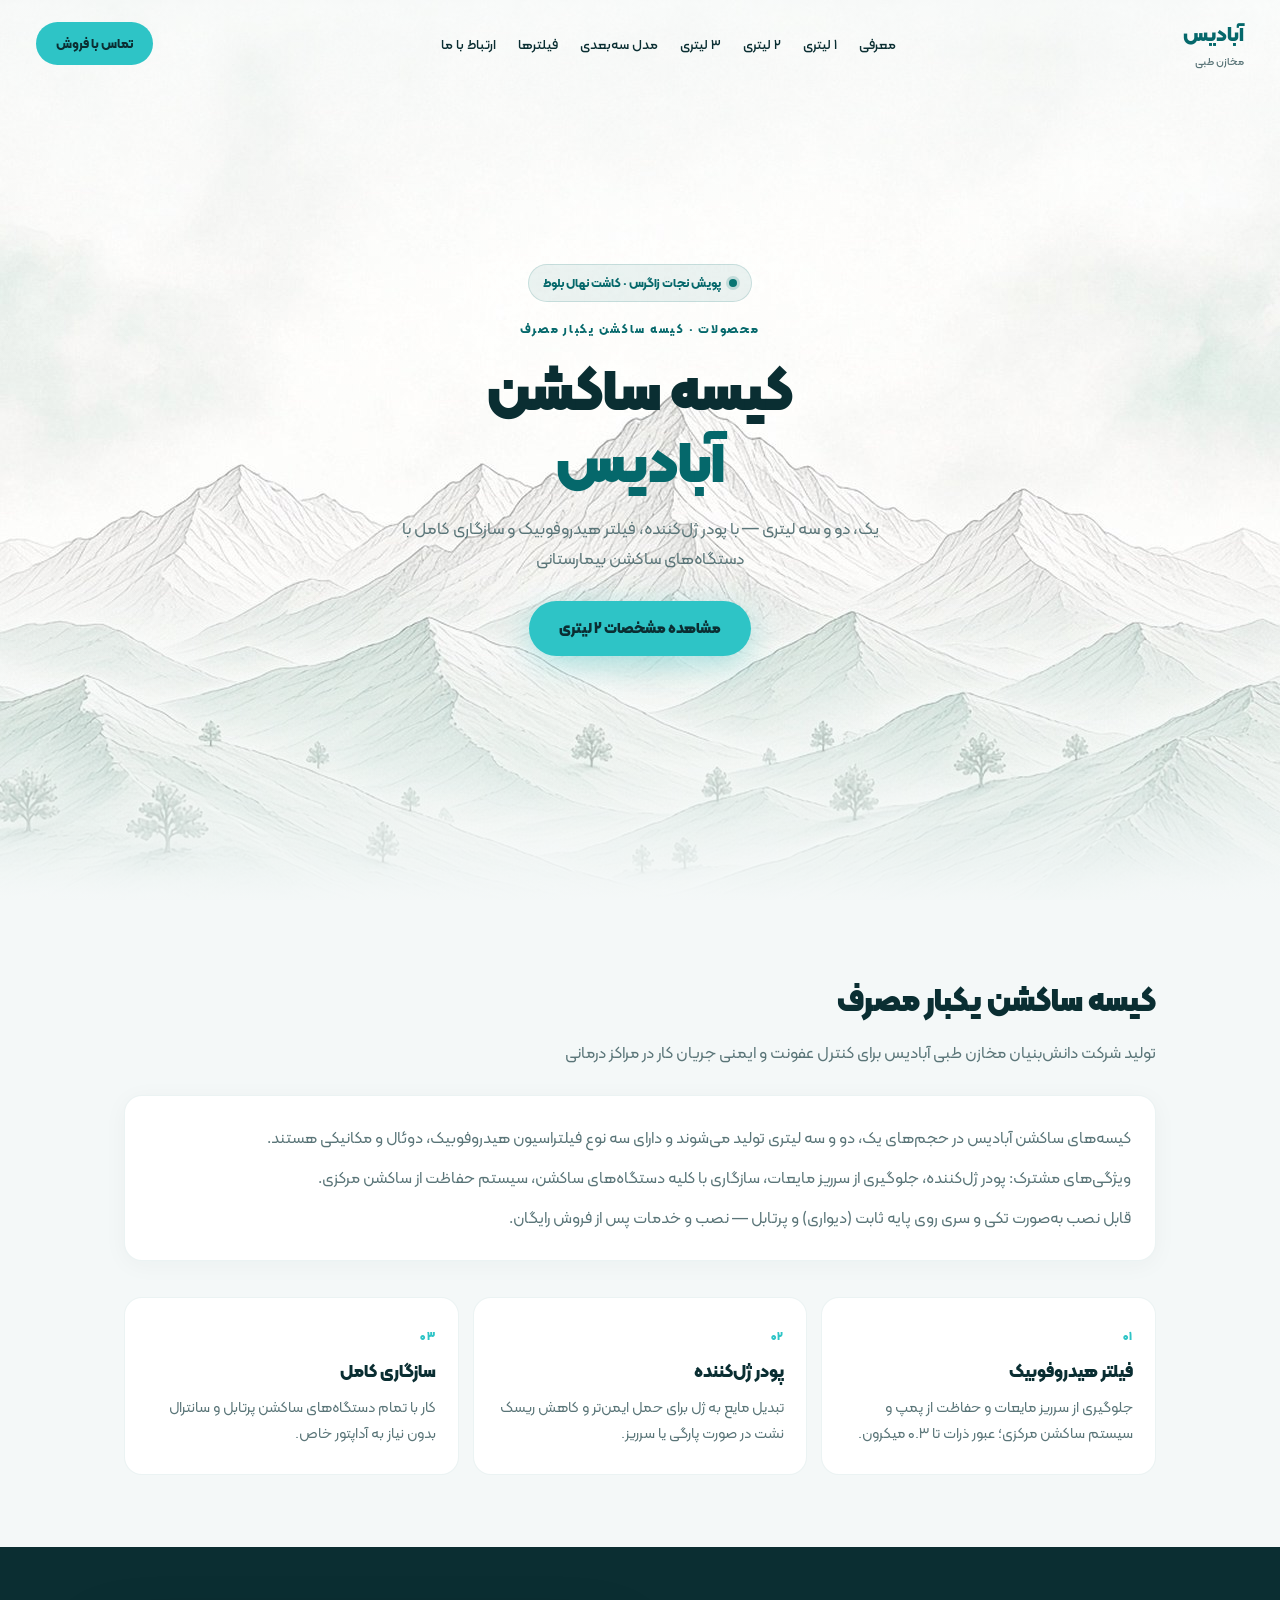
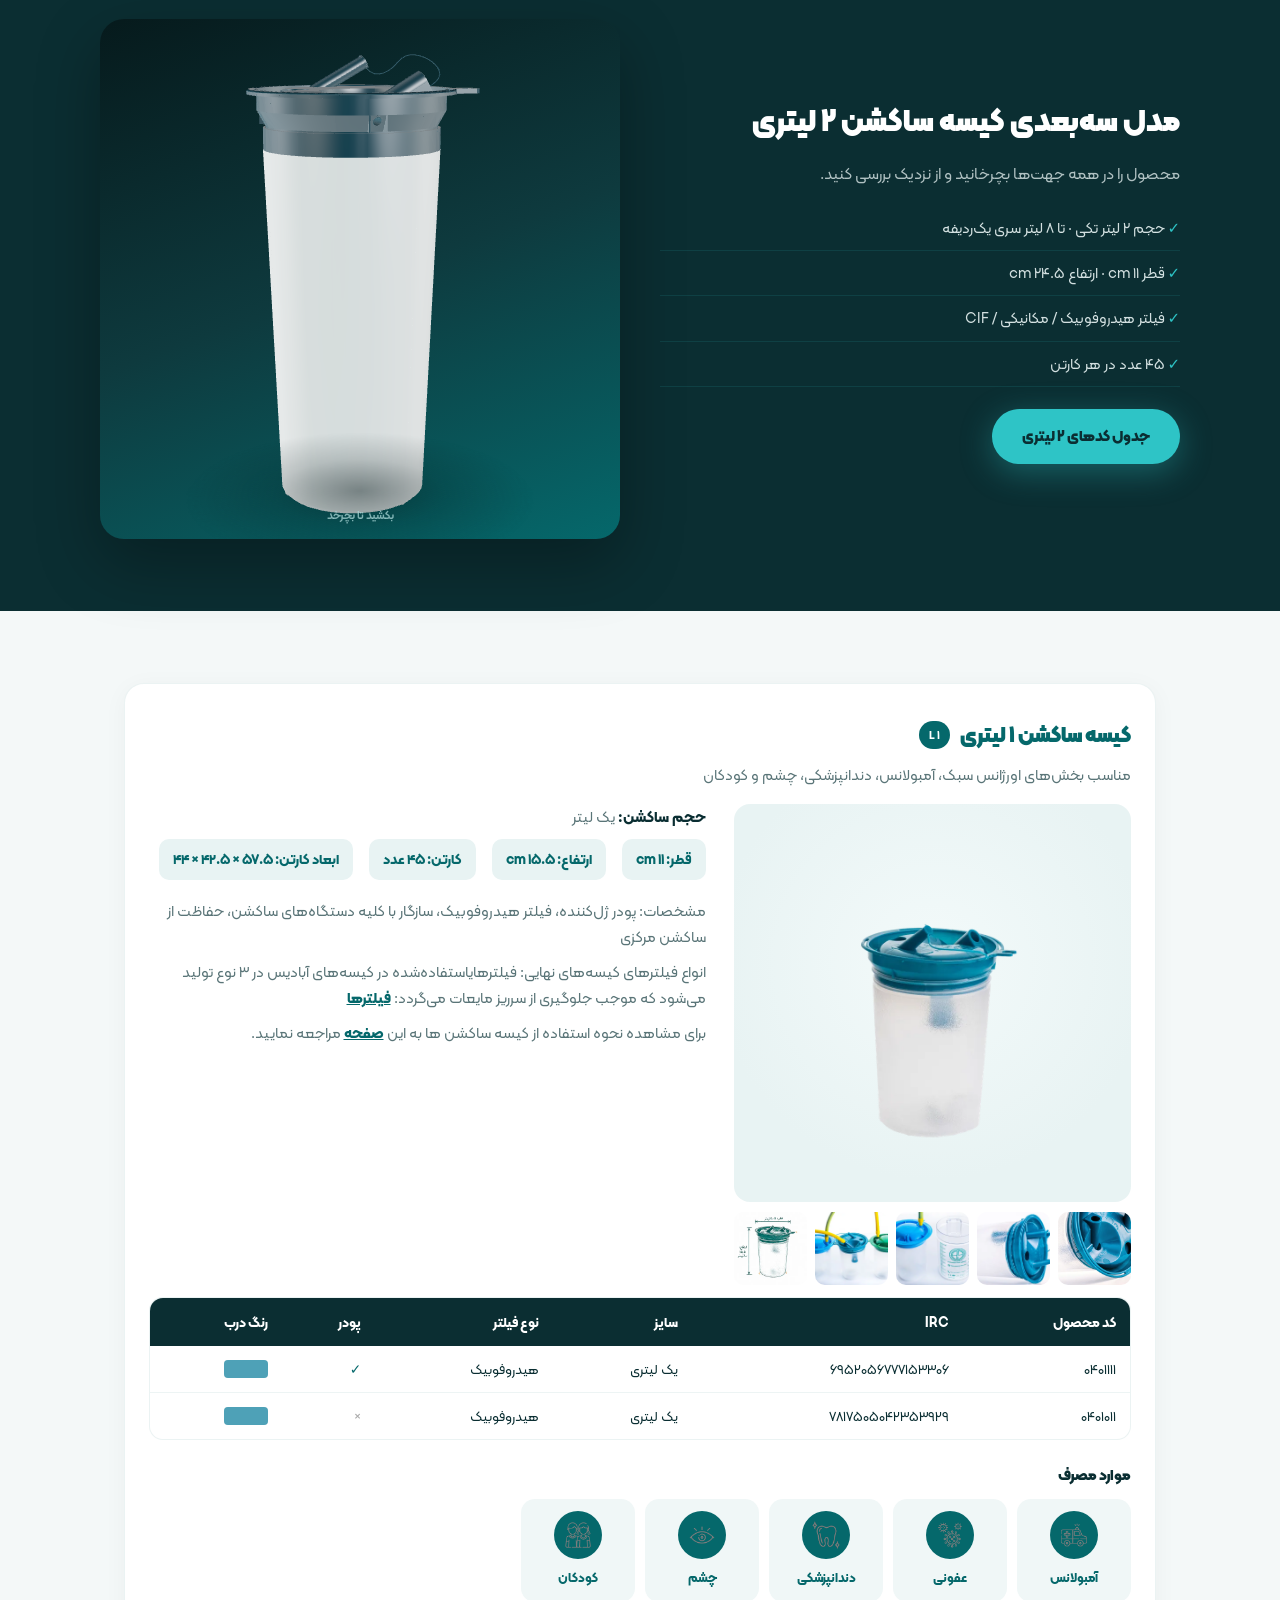
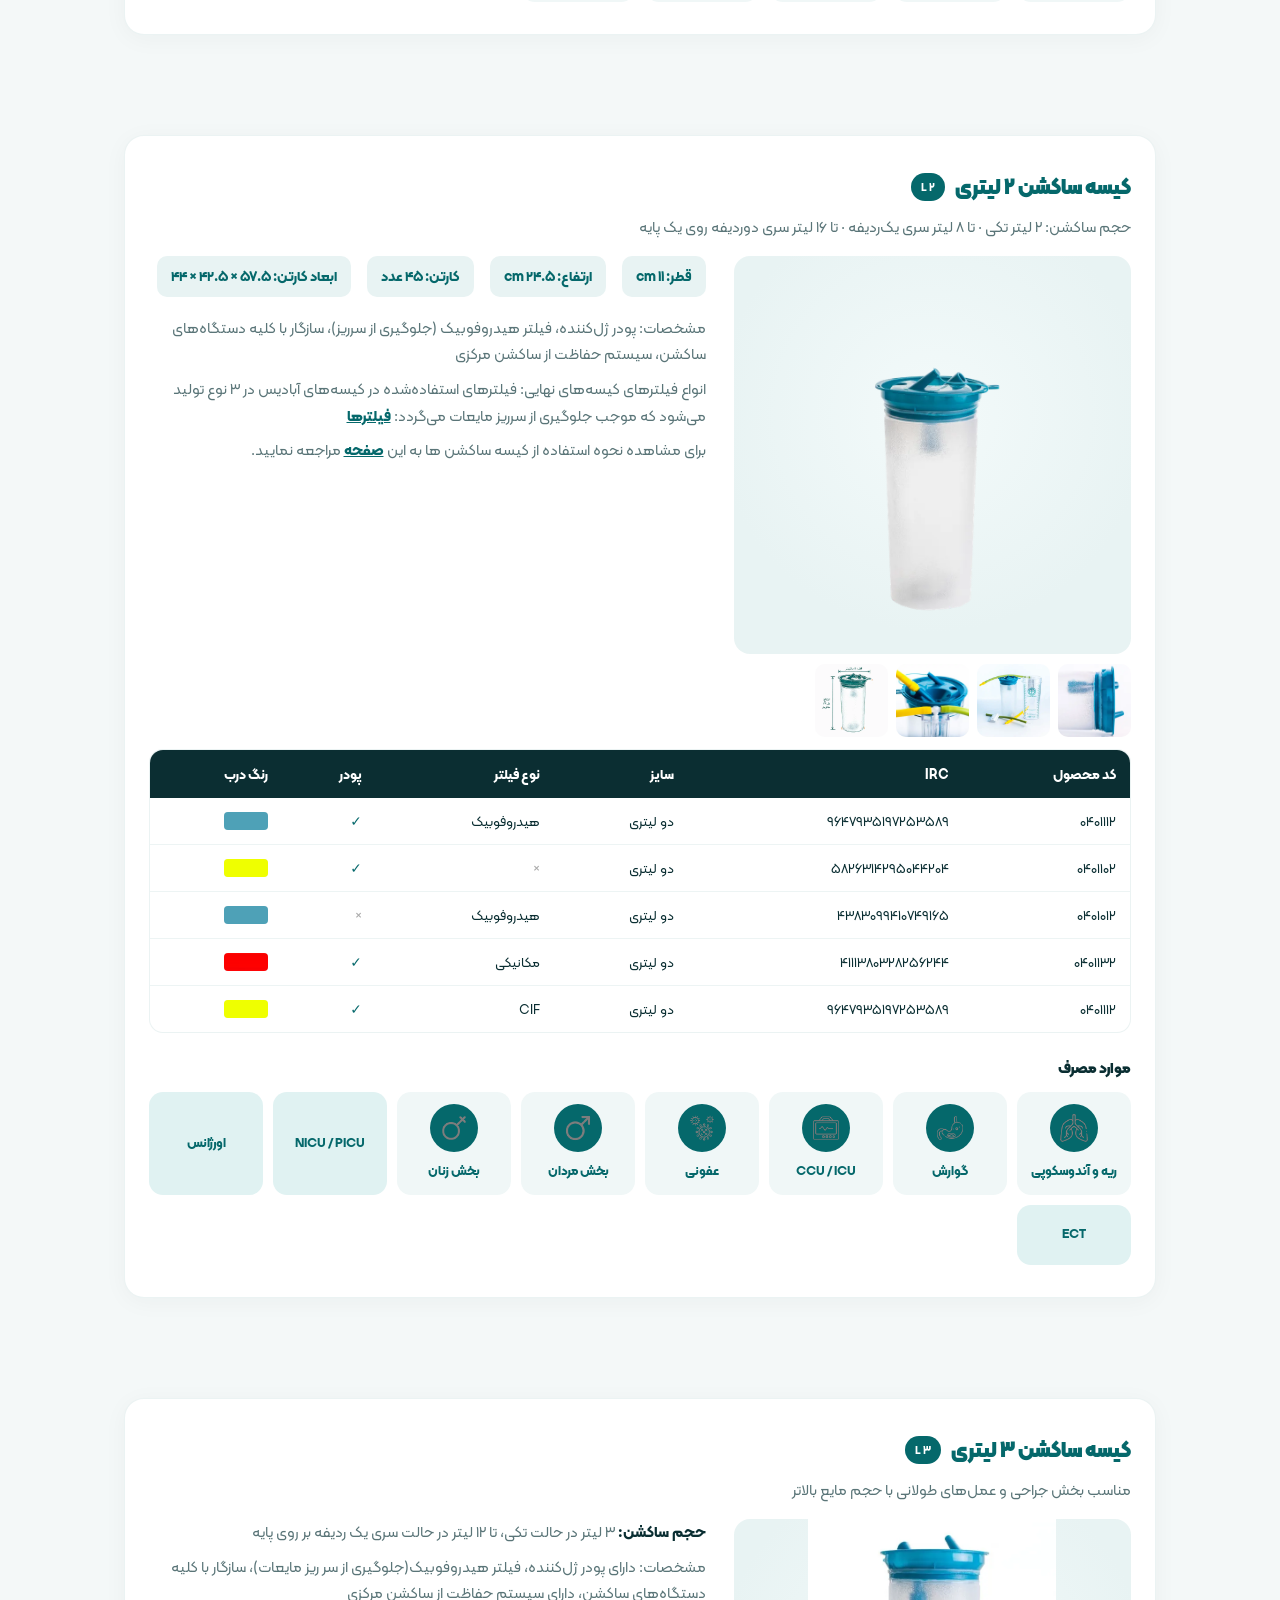
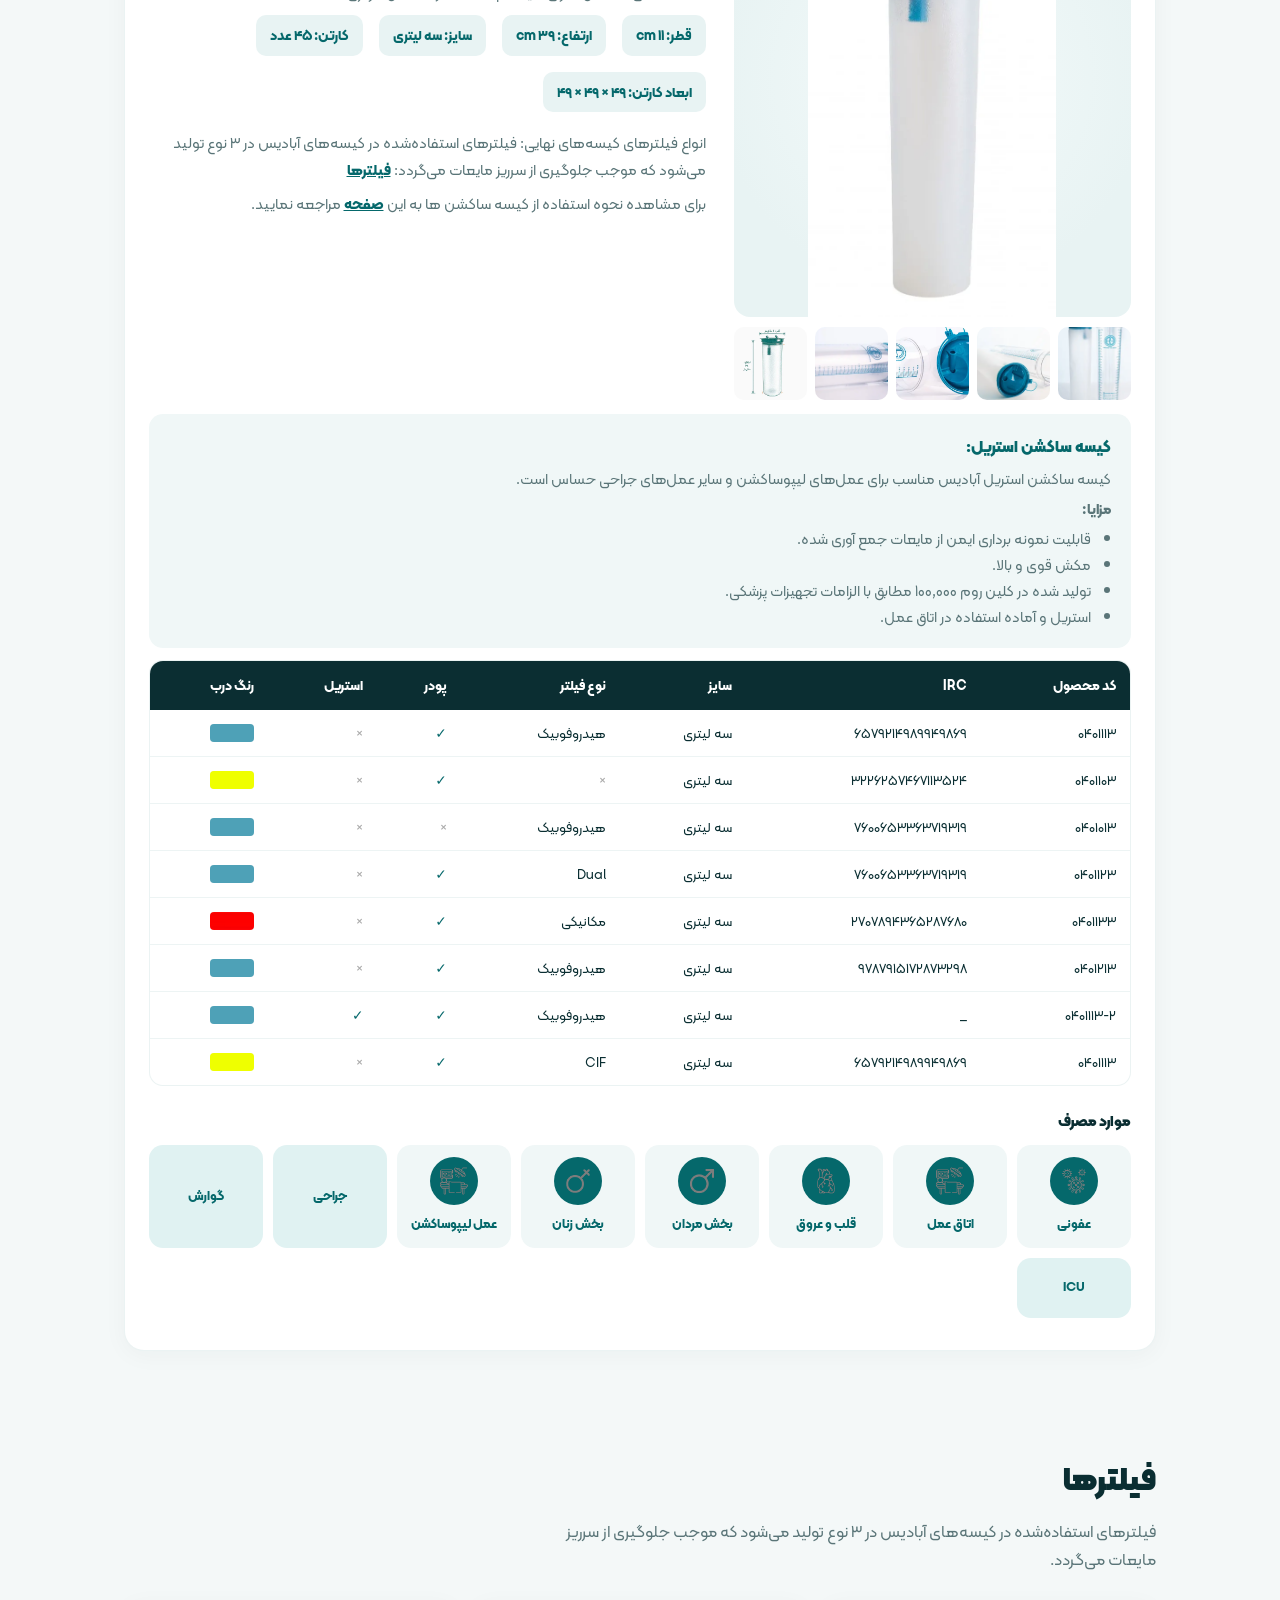
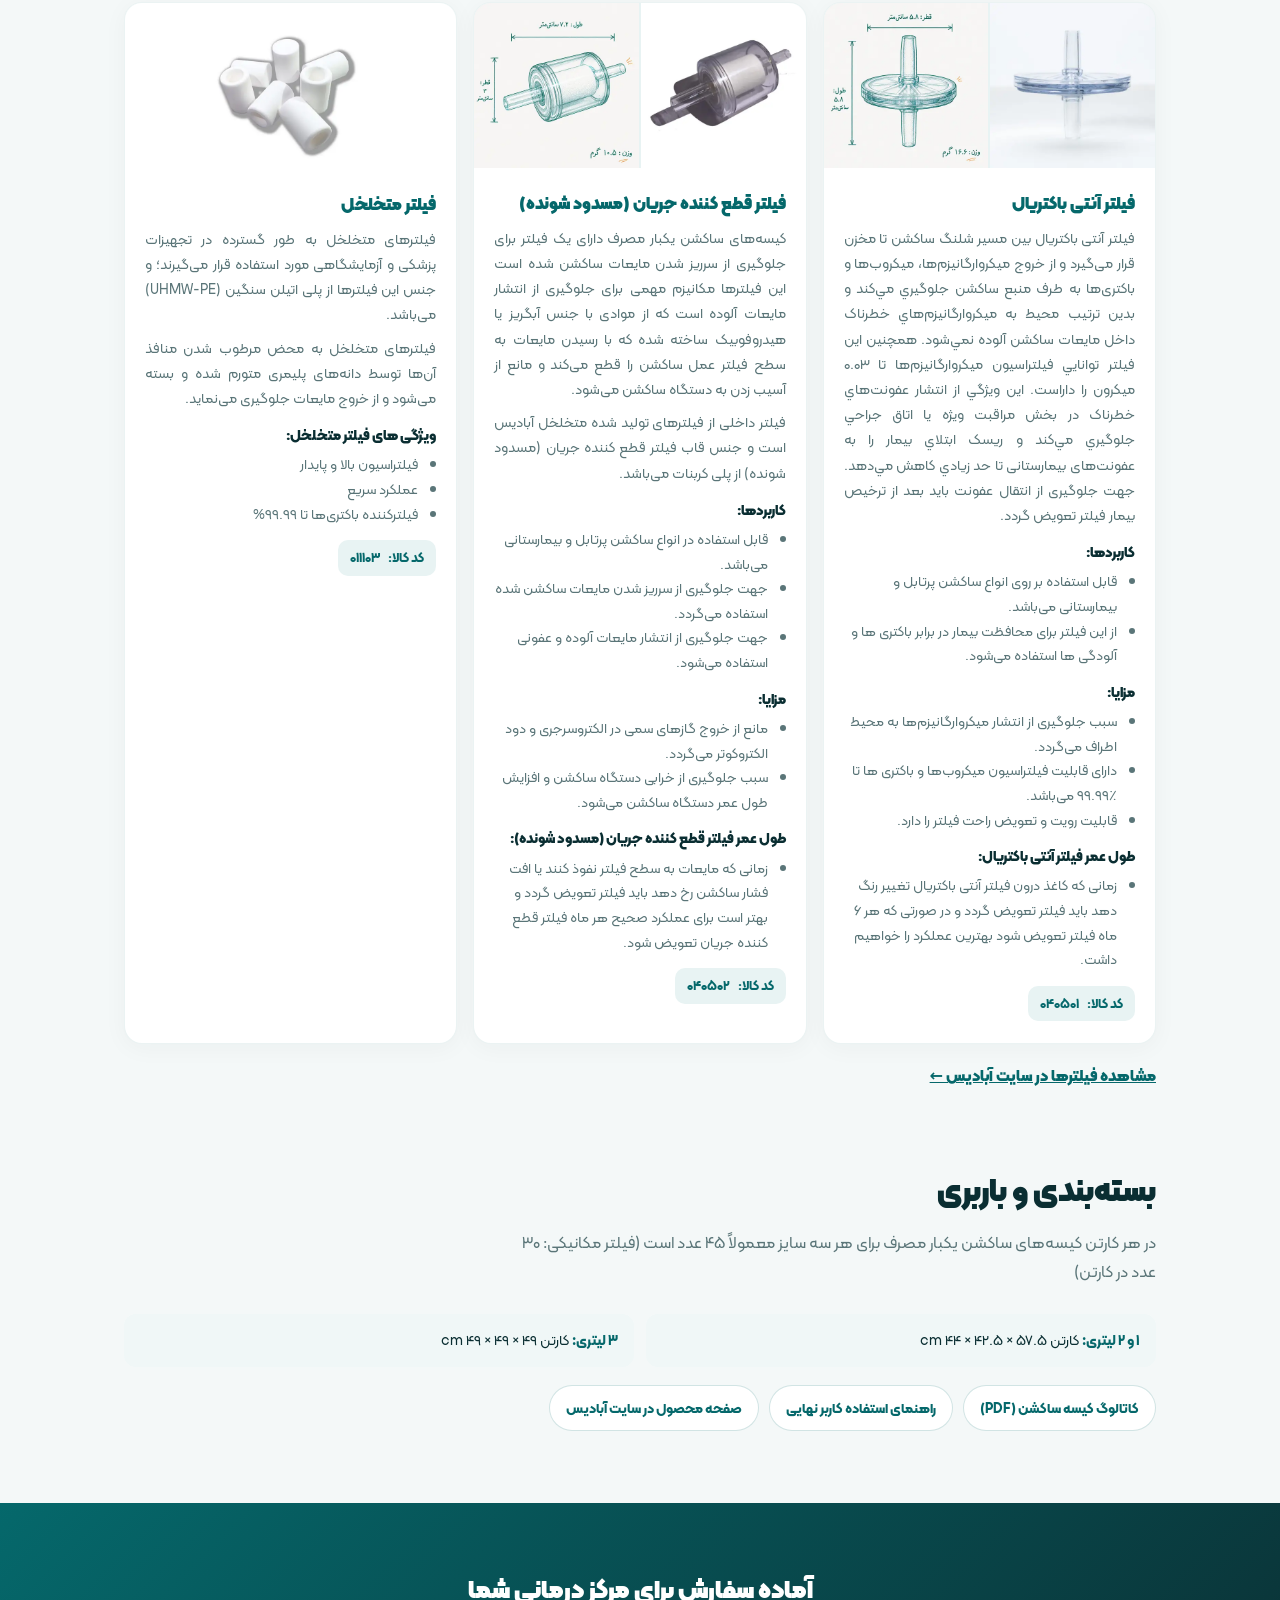
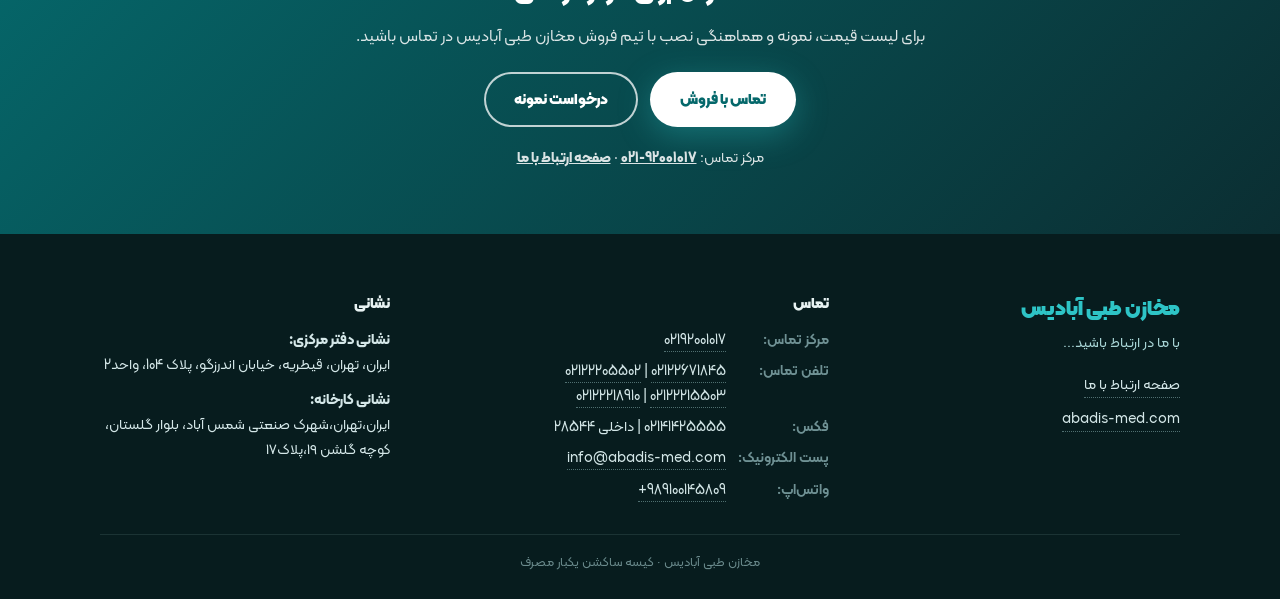
==== commit 01c8e636: "fix(abadis): Zagros foothills hero with baked-in oaks Replace flat-plain painting and sticker seedli" ====
--- a/abadis/index.html
+++ b/abadis/index.html
@@ -100,54 +100,23 @@
       pointer-events: none;
       background:
         #f7fbfb
-        url("img/zagros/zagros-koh.jpg") center 62% / 118% auto no-repeat;
+        url("img/zagros/zagros-koh.jpg") center 58% / cover no-repeat;
       background-color: #f7fbfb;
     }
-    .hero-art .seedlings {
+    /* soft mist only — oaks are baked into the painting; no sticker overlays */
+    .hero-art::after {
+      content: "";
       position: absolute;
-      left: 0; right: 0;
-      /* plain horizon ~40% up from bottom of painting */
-      bottom: clamp(16%, 30vh, 38%);
-      height: 0;
-    }
-    .hero-art .seedling {
-      position: absolute;
-      left: var(--x, 10%);
-      bottom: var(--y, 0px);
-      width: var(--w, 72px);
-      transform-origin: 50% 100%;
-      /* gentle wind after rooted — natural, not slider-like */
-      animation: zagros-sway var(--sway, 7.5s) ease-in-out var(--sway-delay, 2.5s) infinite;
-      will-change: transform;
-    }
-    .hero-art .seedling-grow {
-      display: block;
-      width: 100%;
-      transform-origin: 50% 100%;
-      transform: scaleY(0) scaleX(0.72);
-      opacity: 0;
-      animation: zagros-grow 2.6s cubic-bezier(.2,.8,.25,1) var(--grow-delay, 0s) forwards;
-      will-change: transform, opacity;
-    }
-    .hero-art .seedling img {
-      display: block;
-      width: 100%;
-      height: auto;
-      user-select: none;
-      -webkit-user-drag: none;
-      filter: saturate(0.92) contrast(0.96);
-    }
-    .hero-art .seedling.late .seedling-grow {
-      animation-duration: 3.1s;
-    }
-    @keyframes zagros-grow {
-      0%   { transform: scaleY(0) scaleX(0.7); opacity: 0; }
-      62%  { transform: scaleY(1.04) scaleX(1.01); opacity: 1; }
-      100% { transform: scaleY(1) scaleX(1); opacity: 1; }
-    }
-    @keyframes zagros-sway {
-      0%, 100% { transform: rotate(-1.1deg) translateX(-1px); }
-      50%      { transform: rotate(1.25deg) translateX(1.5px); }
+      left: 0; right: 0; bottom: 0;
+      height: 46%;
+      background:
+        linear-gradient(180deg, transparent 0%, rgba(247,251,251,0.08) 40%, transparent 100%);
+      animation: zagros-mist 14s ease-in-out infinite alternate;
+      pointer-events: none;
+    }
+    @keyframes zagros-mist {
+      0%   { opacity: 0.15; }
+      100% { opacity: 0.45; }
     }
     .hero-overlay {
       position: absolute; inset: 0; z-index: 1;
@@ -443,19 +412,13 @@
 
     @media (max-width: 720px) {
       .hero-art {
-        background-size: 145% auto;
-        background-position: center 55%;
+        background-size: cover;
+        background-position: center 52%;
       }
-      .hero-art .seedlings { bottom: clamp(14%, 26vh, 34%); }
     }
 
     @media (prefers-reduced-motion: reduce) {
-      .hero-art .seedling,
-      .hero-art .seedling-grow {
-        animation: none !important;
-        transform: none !important;
-        opacity: 1 !important;
-      }
+      .hero-art::after { animation: none !important; opacity: 0.25 !important; }
     }
   </style>
 </head>
@@ -476,19 +439,7 @@
   </header>
 
   <section class="hero" aria-label="پویش نجات زاگرس">
-    <div class="hero-art" aria-hidden="true">
-      <div class="seedlings">
-        <!-- a few animated overlays over painted grove — staggered grow + light wind -->
-        <div class="seedling" style="--x:14%; --w:70px; --y:4px; --grow-delay:0.6s; --sway:8.4s; --sway-delay:3.1s">
-          <span class="seedling-grow"><img src="img/zagros/seedling-1.png" alt="" width="104" height="148" decoding="async"></span>
-        </div>
-        <div class="seedling" style="--x:48%; --w:92px; --y:-2px; --grow-delay:2.2s; --sway:7.2s; --sway-delay:4.6s">
-          <span class="seedling-grow"><img src="img/zagros/seedling-3.png" alt="" width="106" height="248" decoding="async"></span>
-        </div>
-        <div class="seedling late" style="--x:78%; --w:76px; --y:8px; --grow-delay:5.8s; --sway:9.1s; --sway-delay:8.5s">
-          <span class="seedling-grow"><img src="img/zagros/seedling-7.png" alt="" width="72" height="205" decoding="async"></span>
-        </div>
-      </div>
+    <div class="hero-art" aria-hidden="true"></div>
     </div>
     <div class="hero-overlay"></div>
     <div class="hero-content">
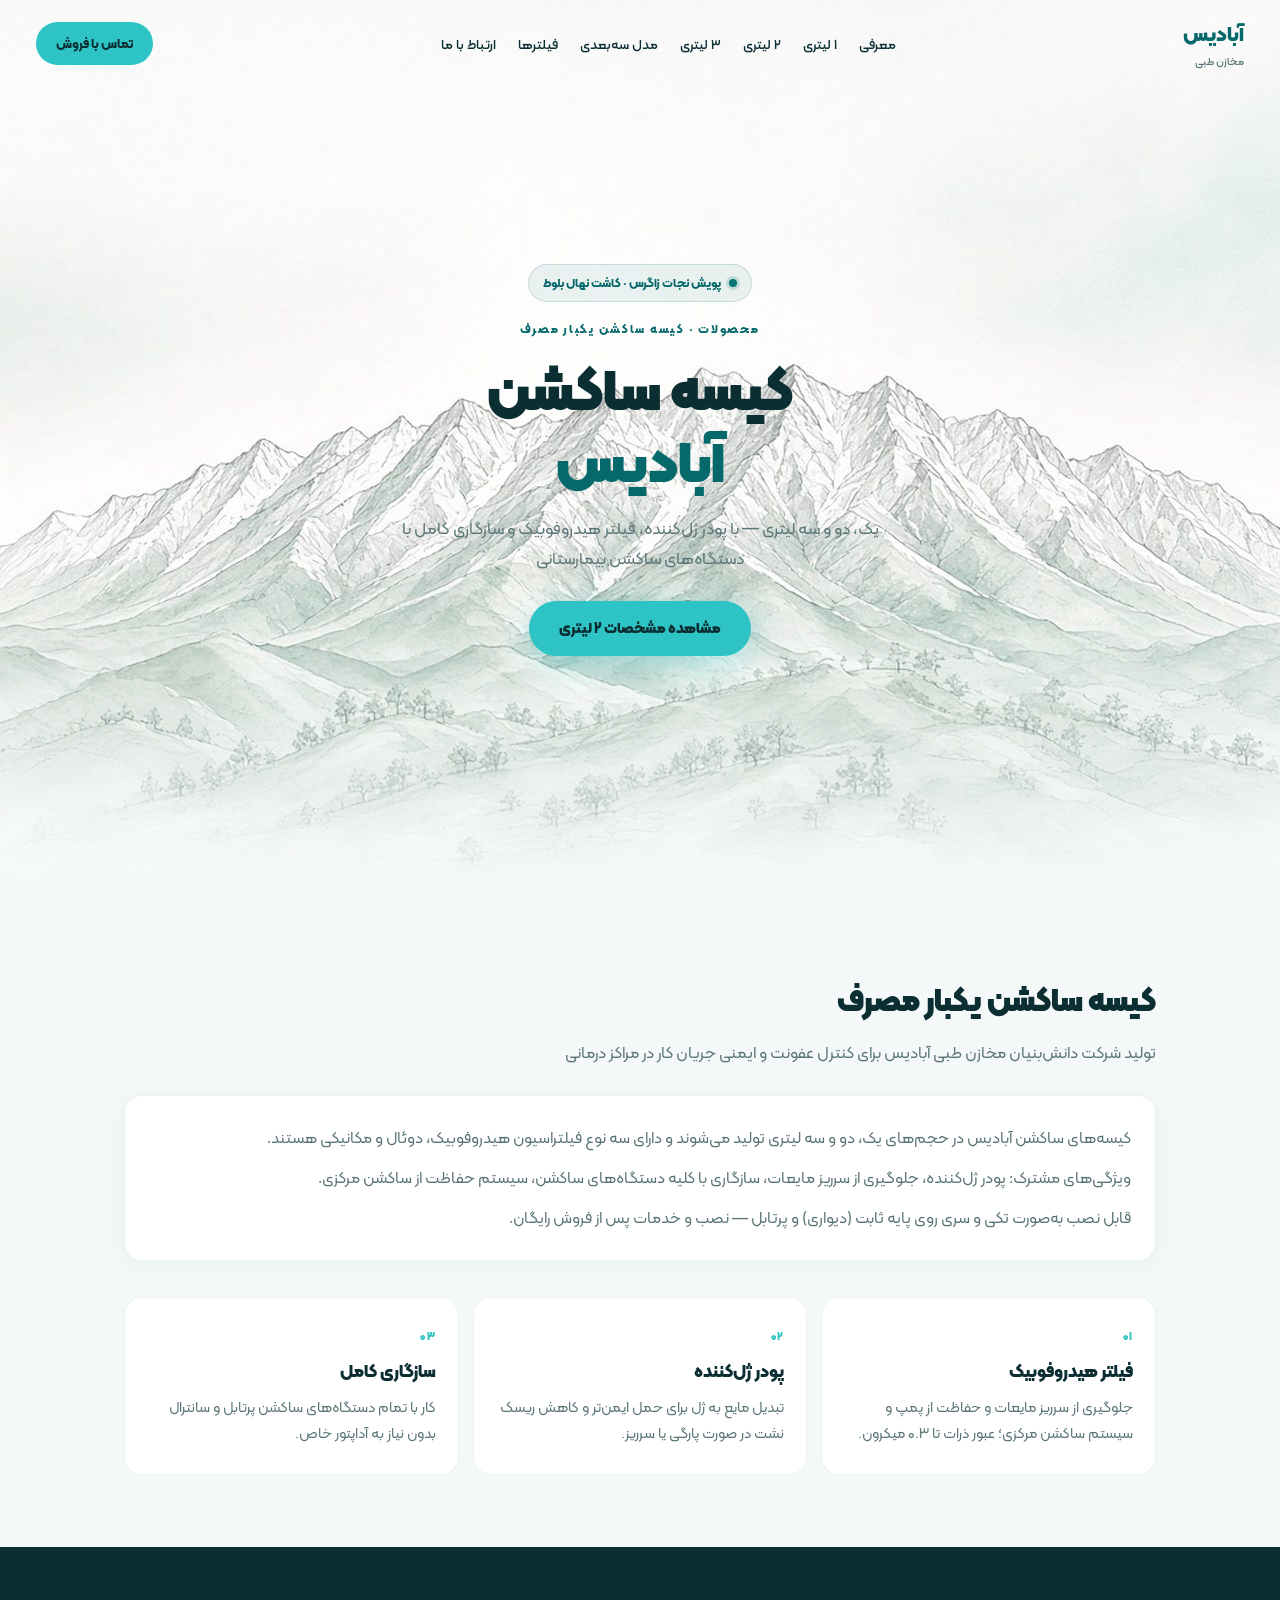
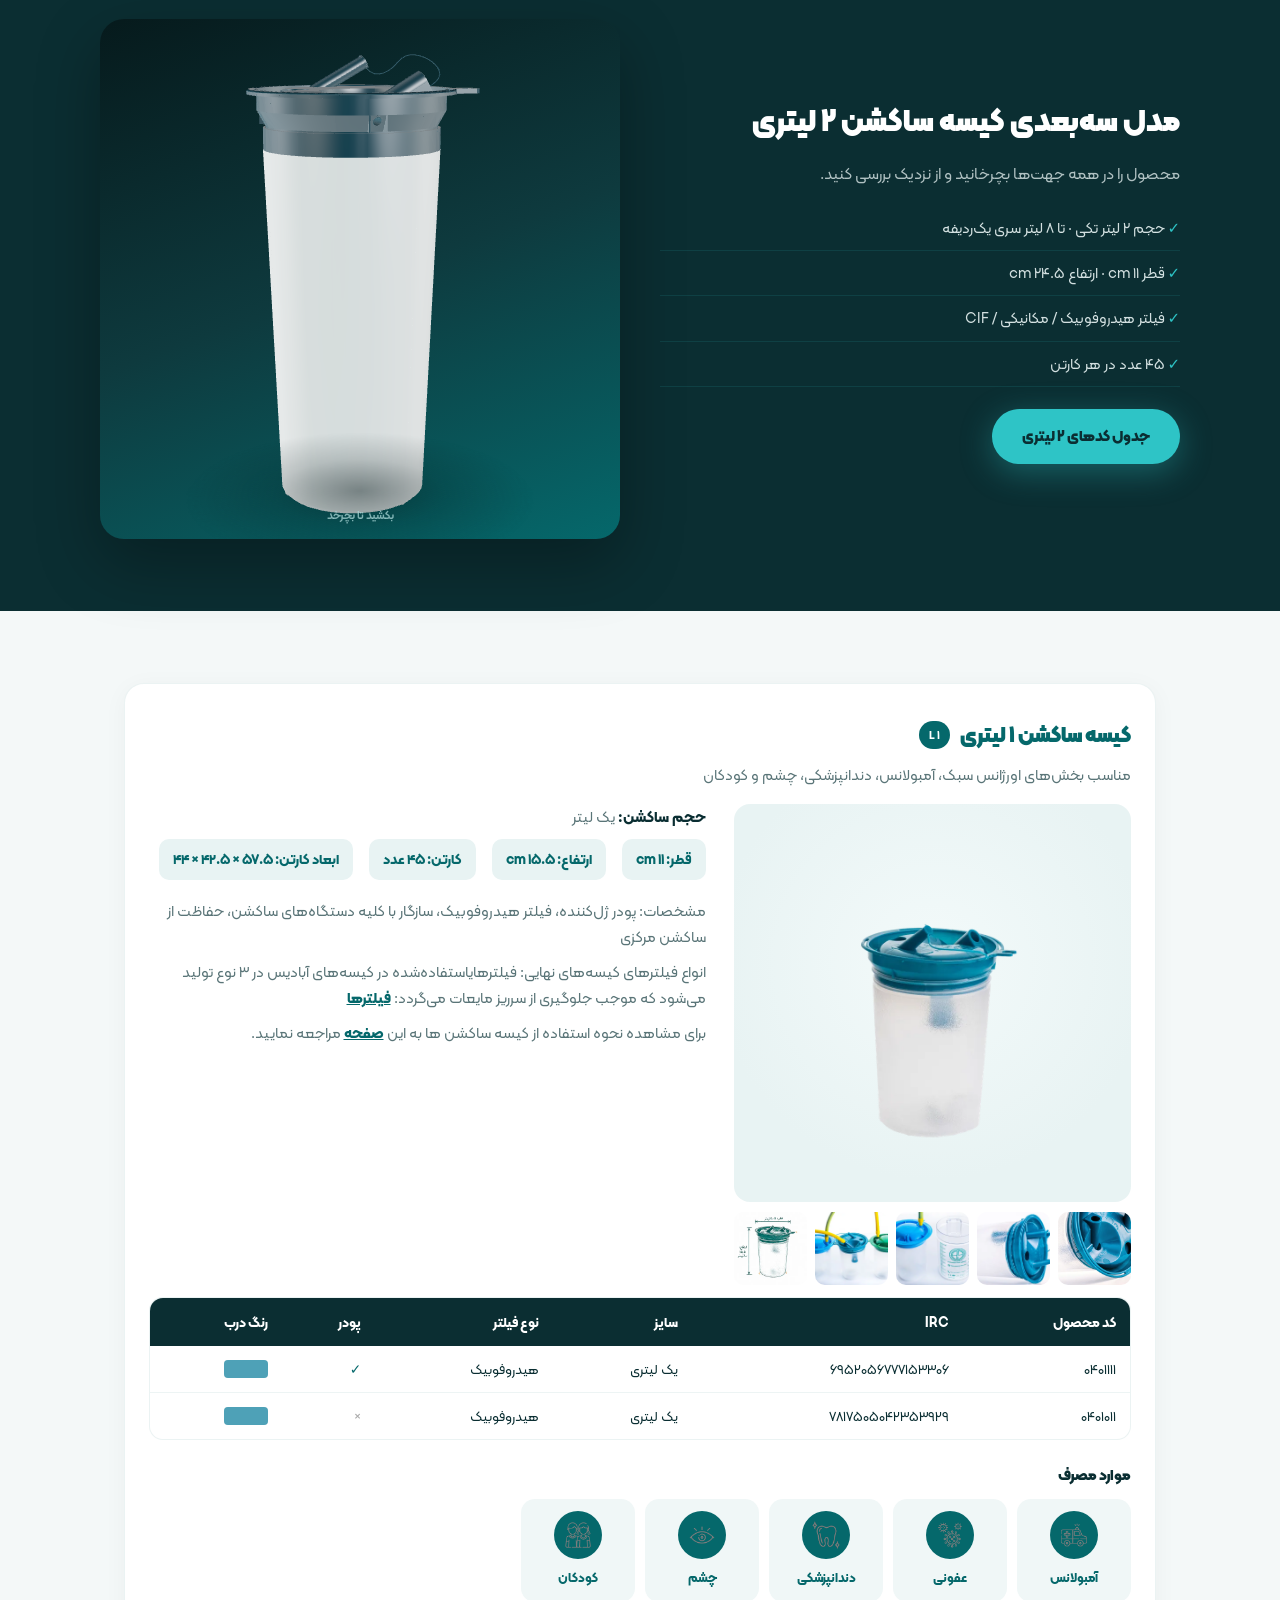
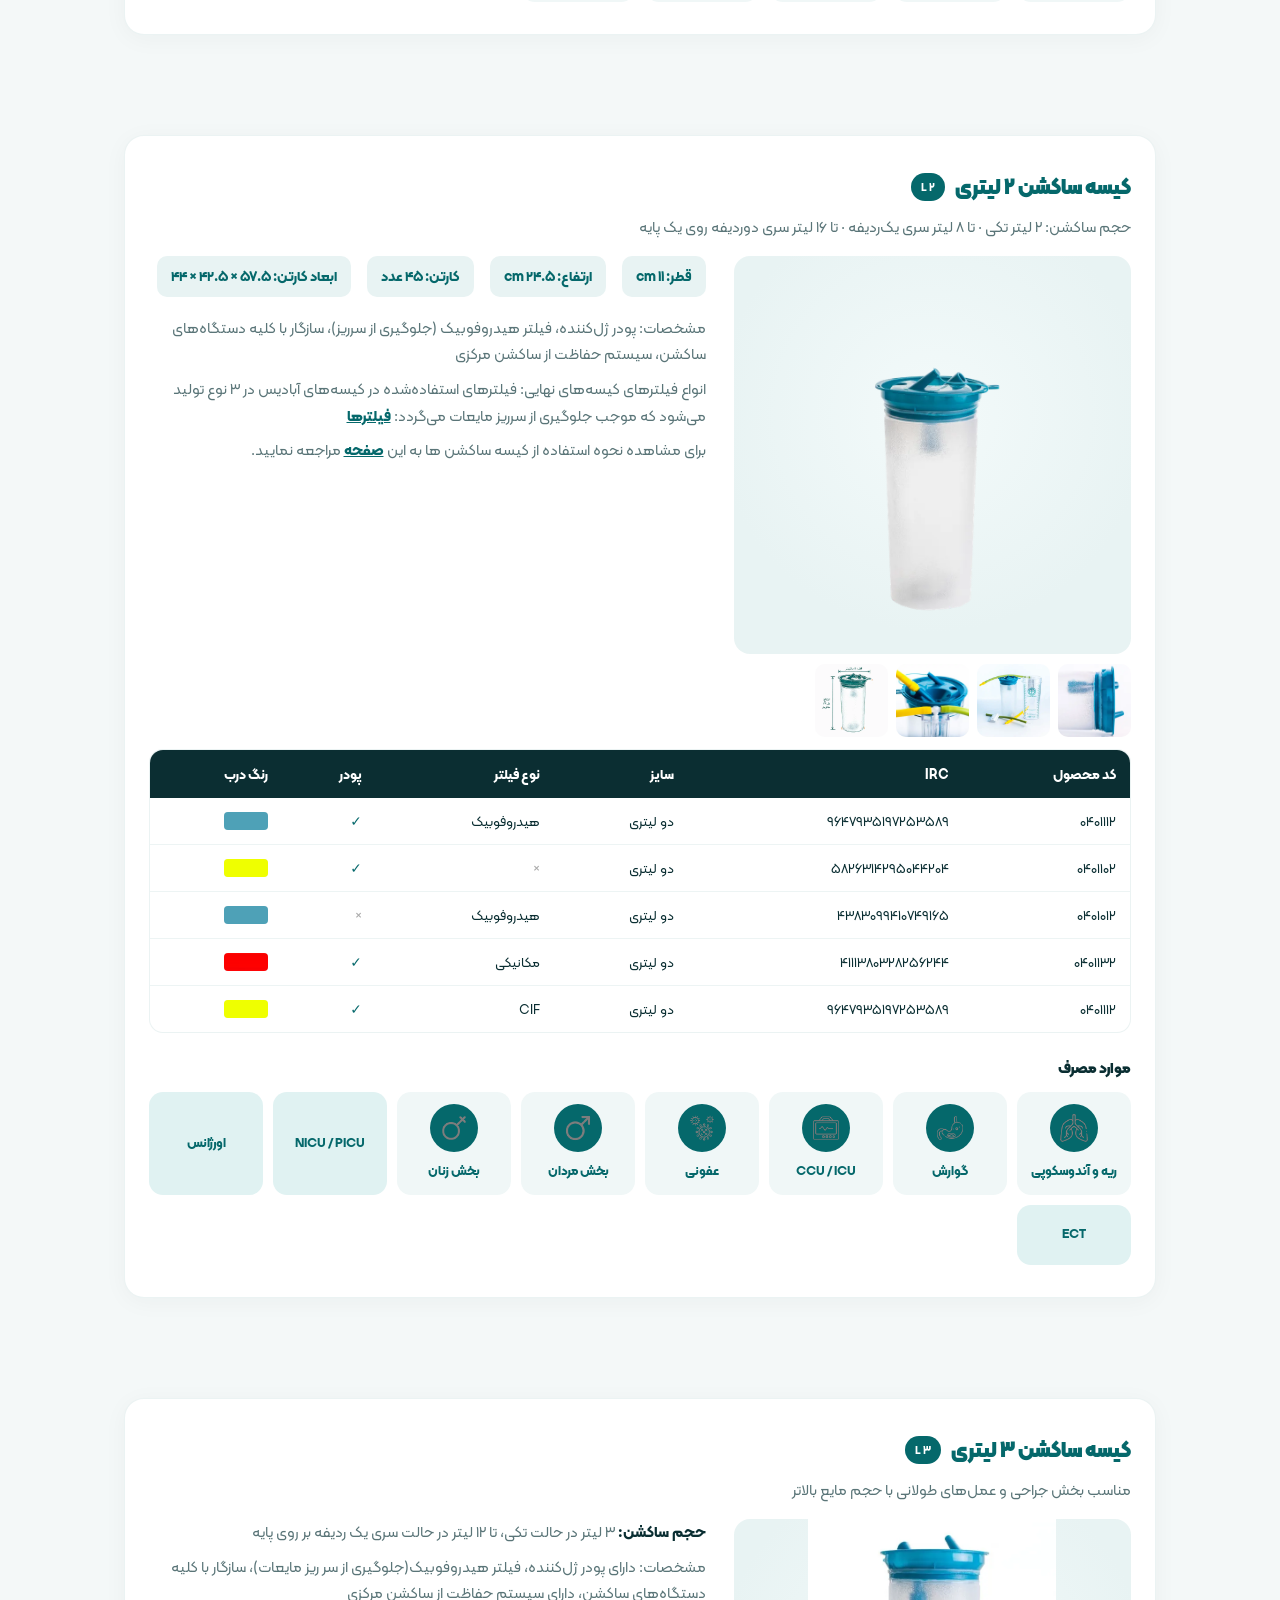
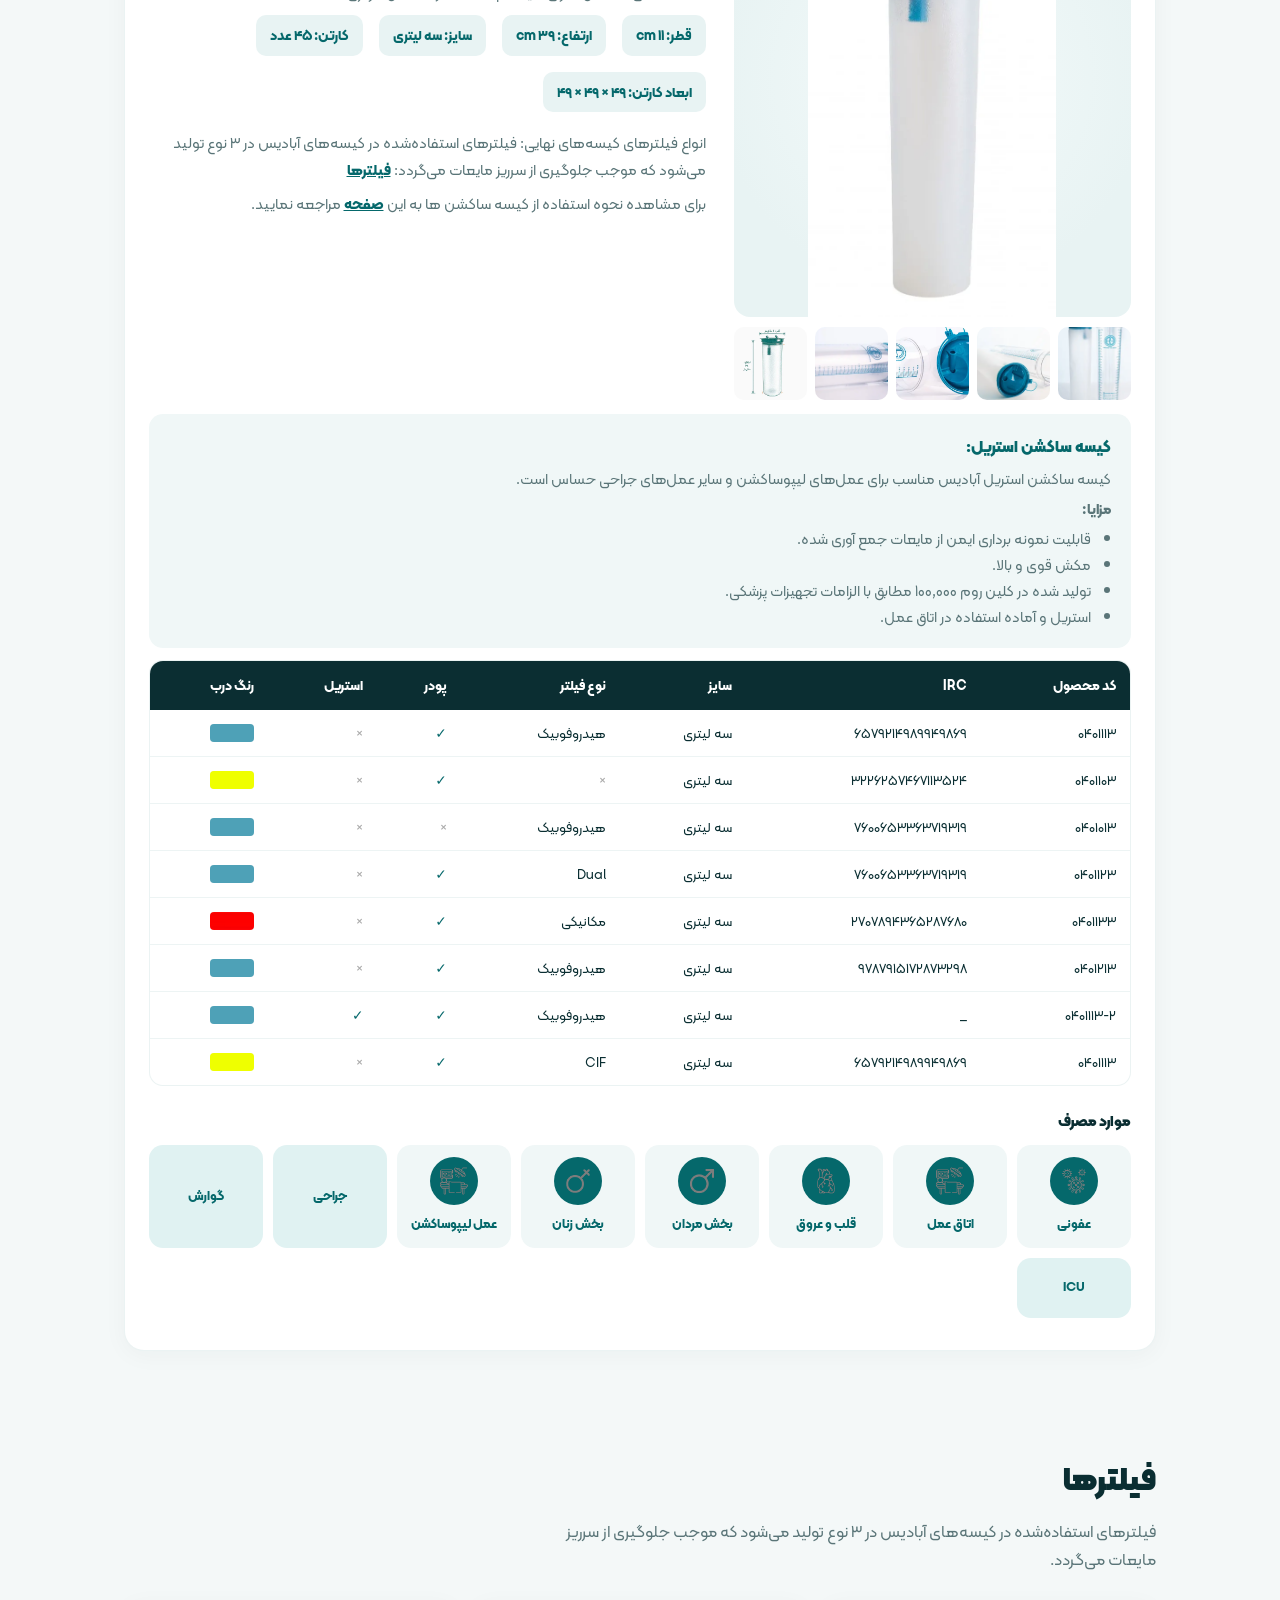
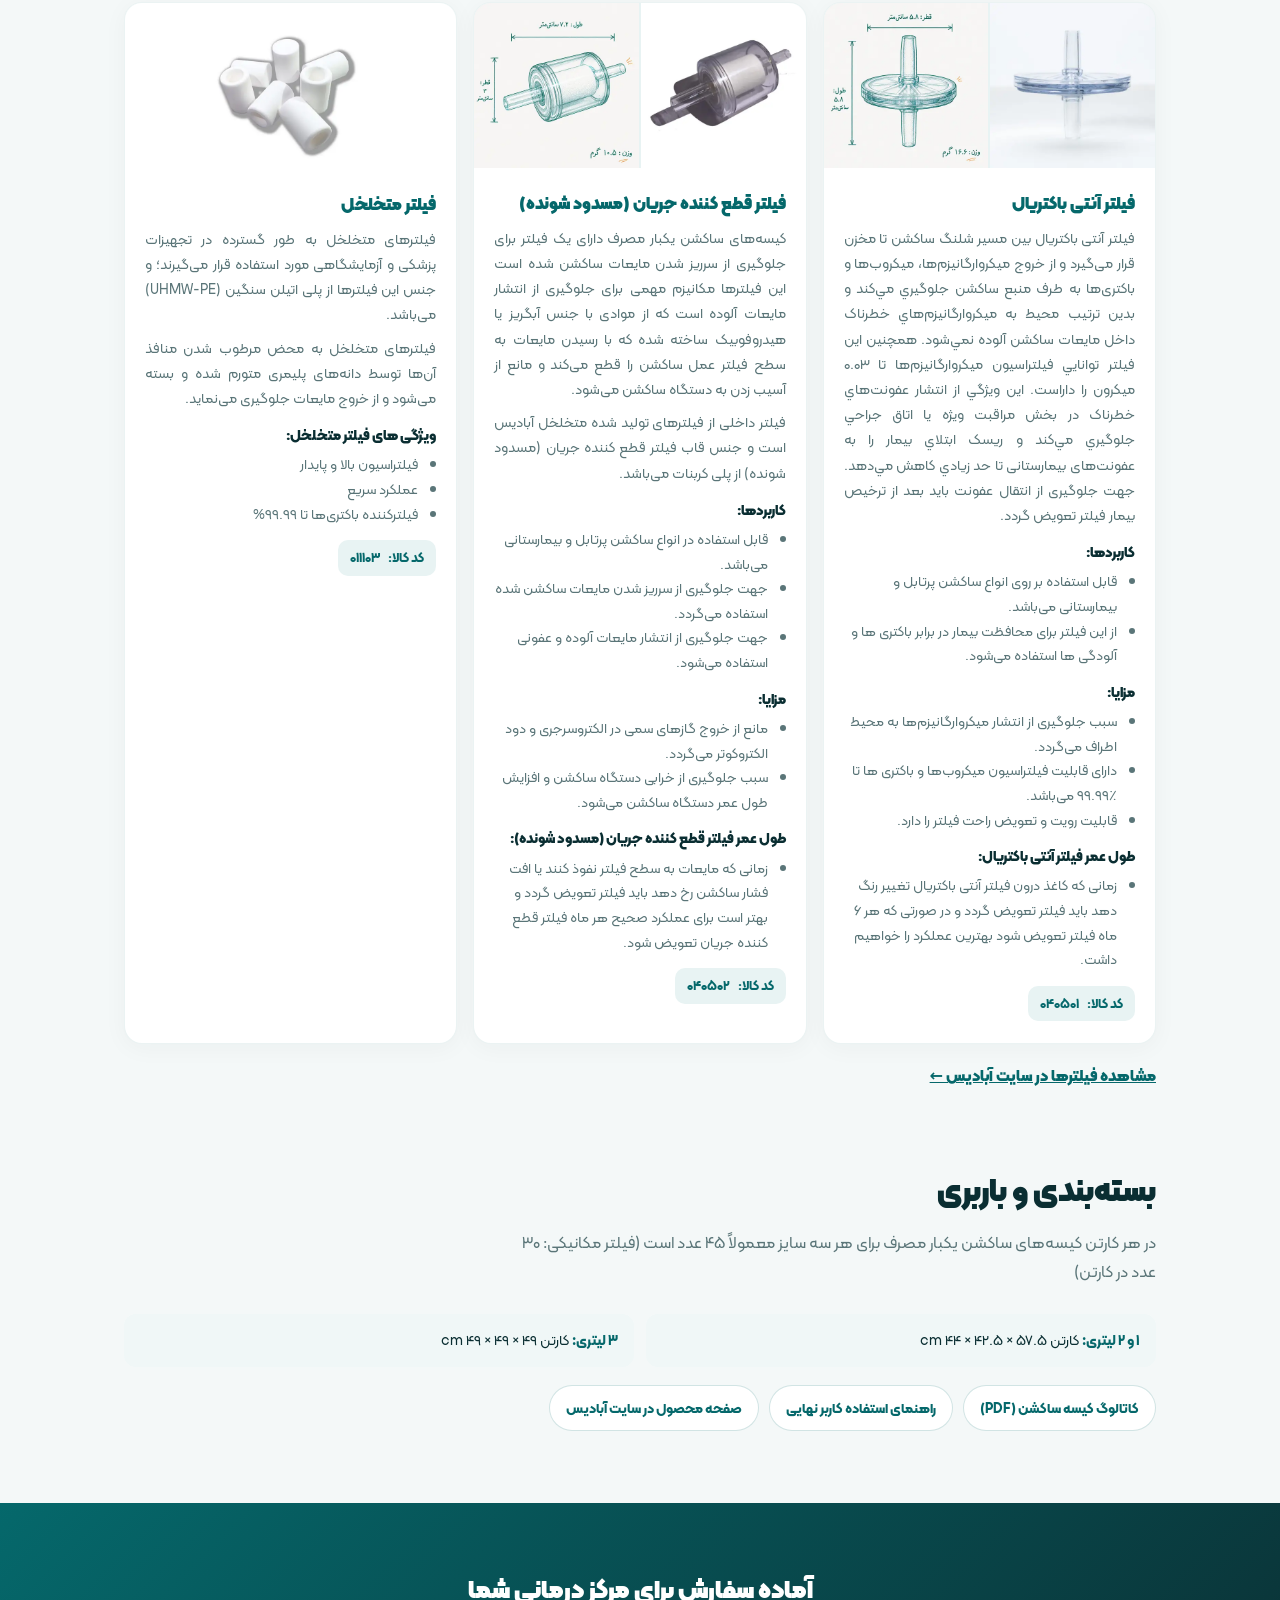
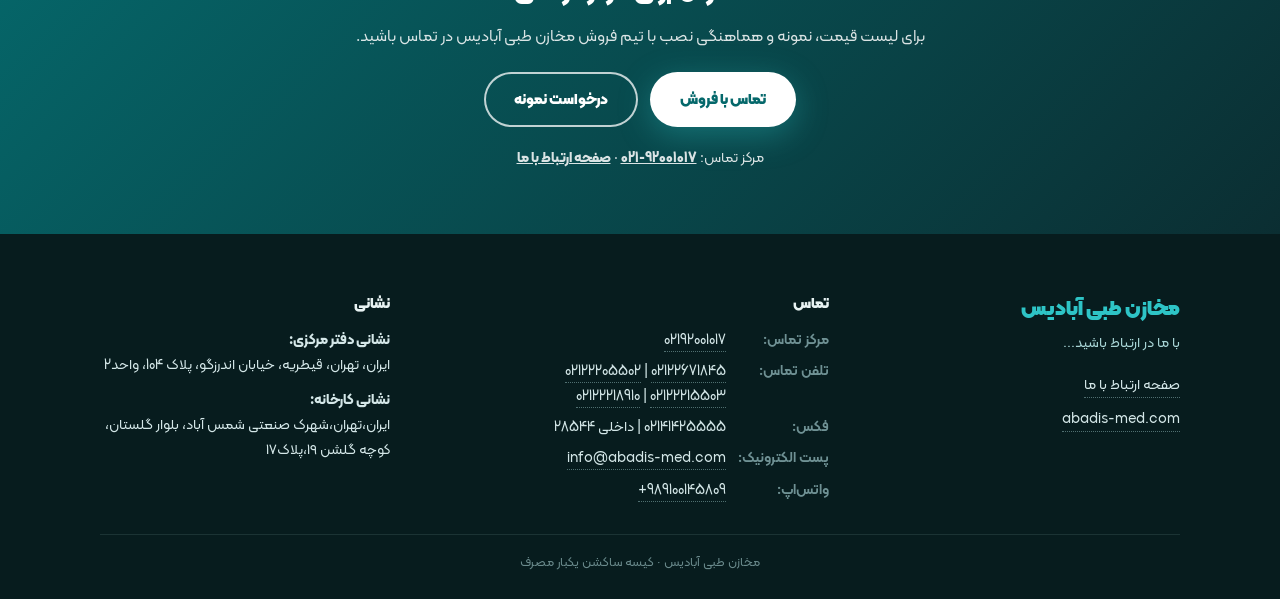
==== commit 38d0e8c7: "fix(pages): repair abadis hero markup; Dena-painted zagros hero Remove orphan closing div left by pr" ====
--- a/abadis/index.html
+++ b/abadis/index.html
@@ -440,7 +440,6 @@
 
   <section class="hero" aria-label="پویش نجات زاگرس">
     <div class="hero-art" aria-hidden="true"></div>
-    </div>
     <div class="hero-overlay"></div>
     <div class="hero-content">
       <div class="hero-campaign">پویش نجات زاگرس · کاشت نهال بلوط</div>
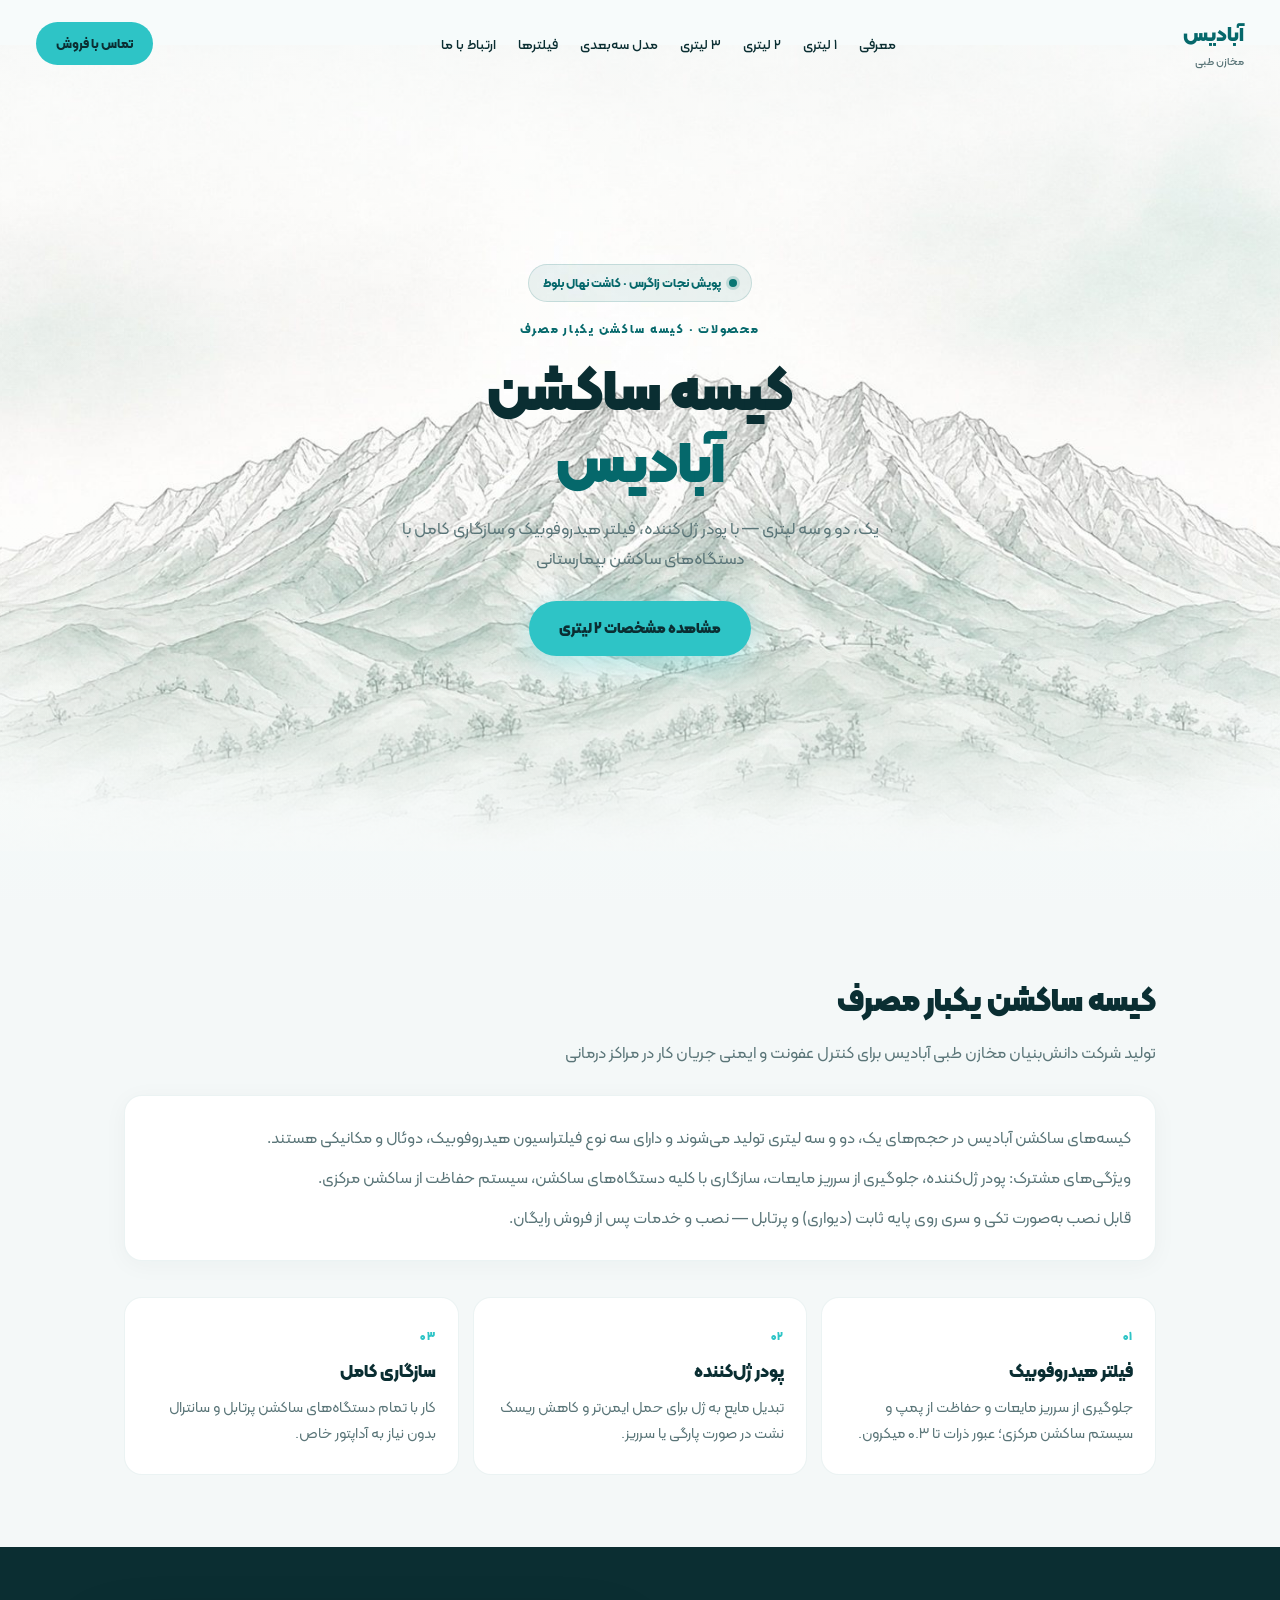
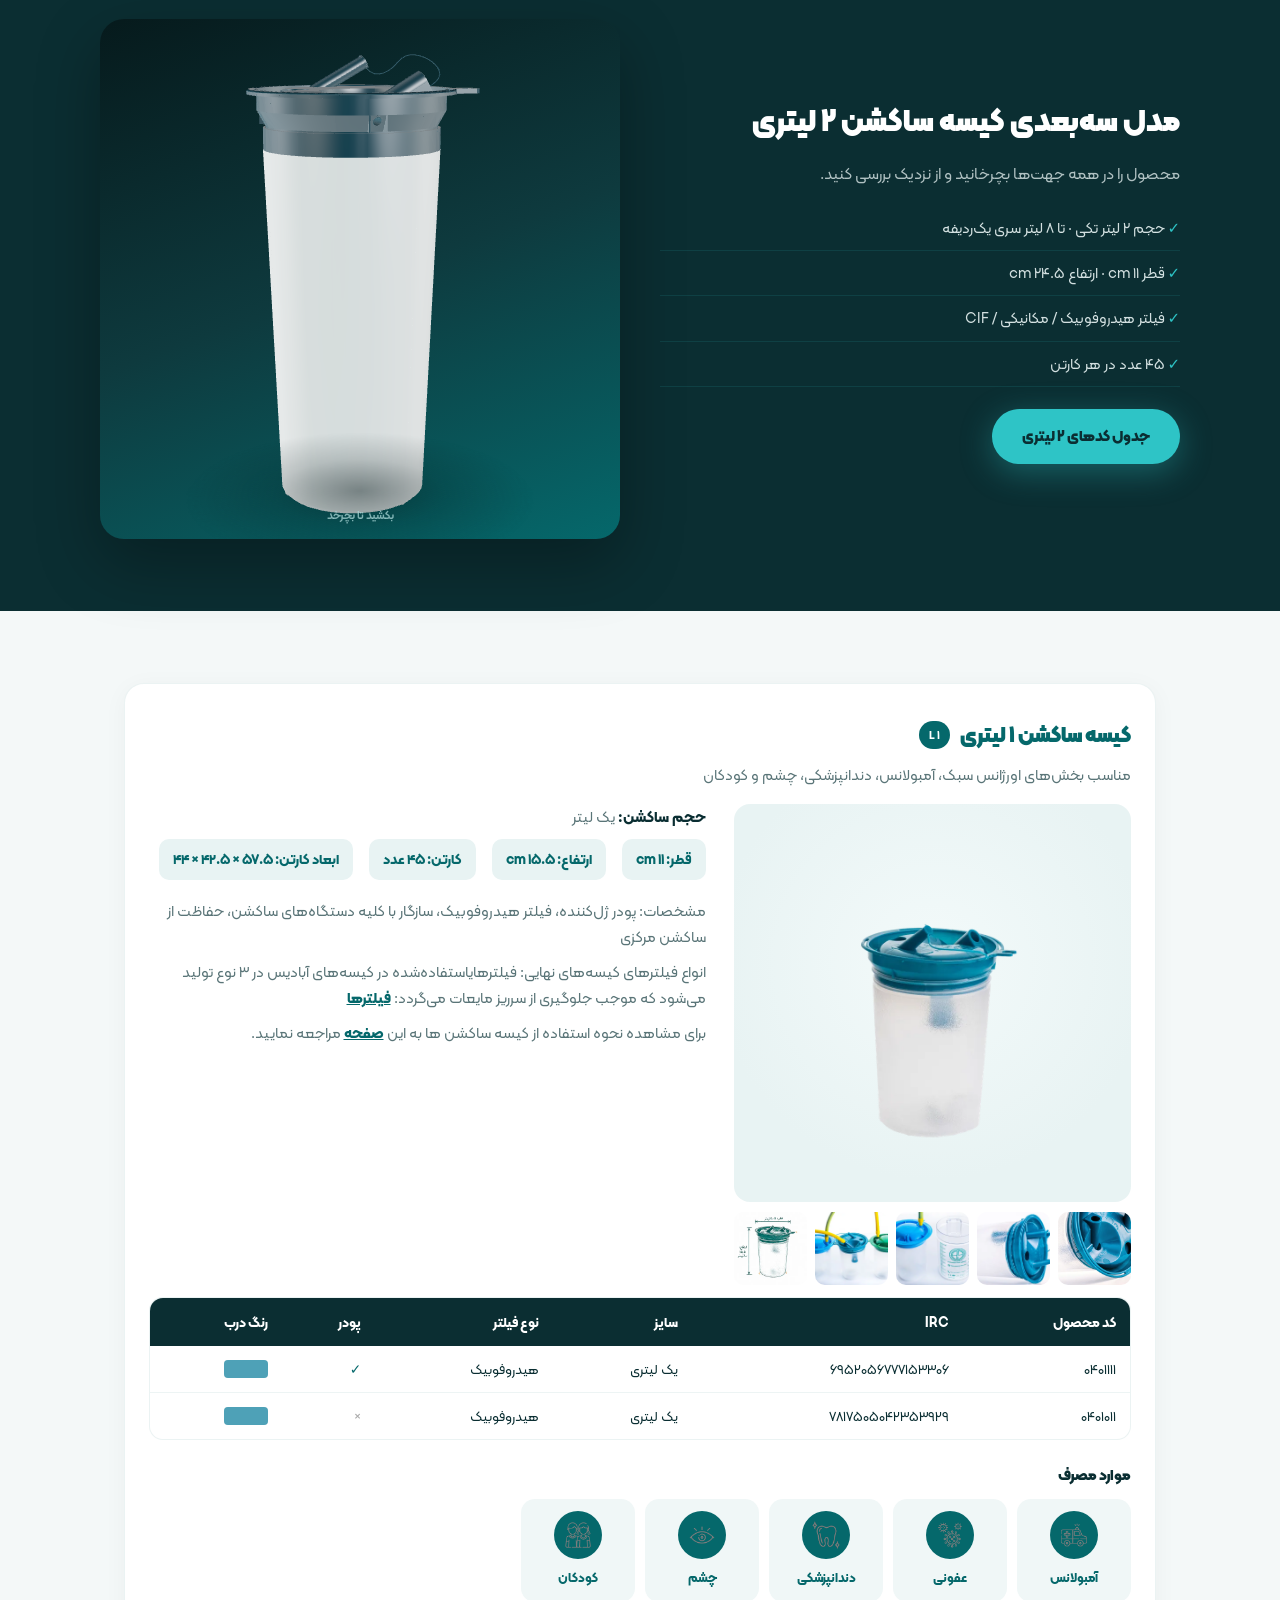
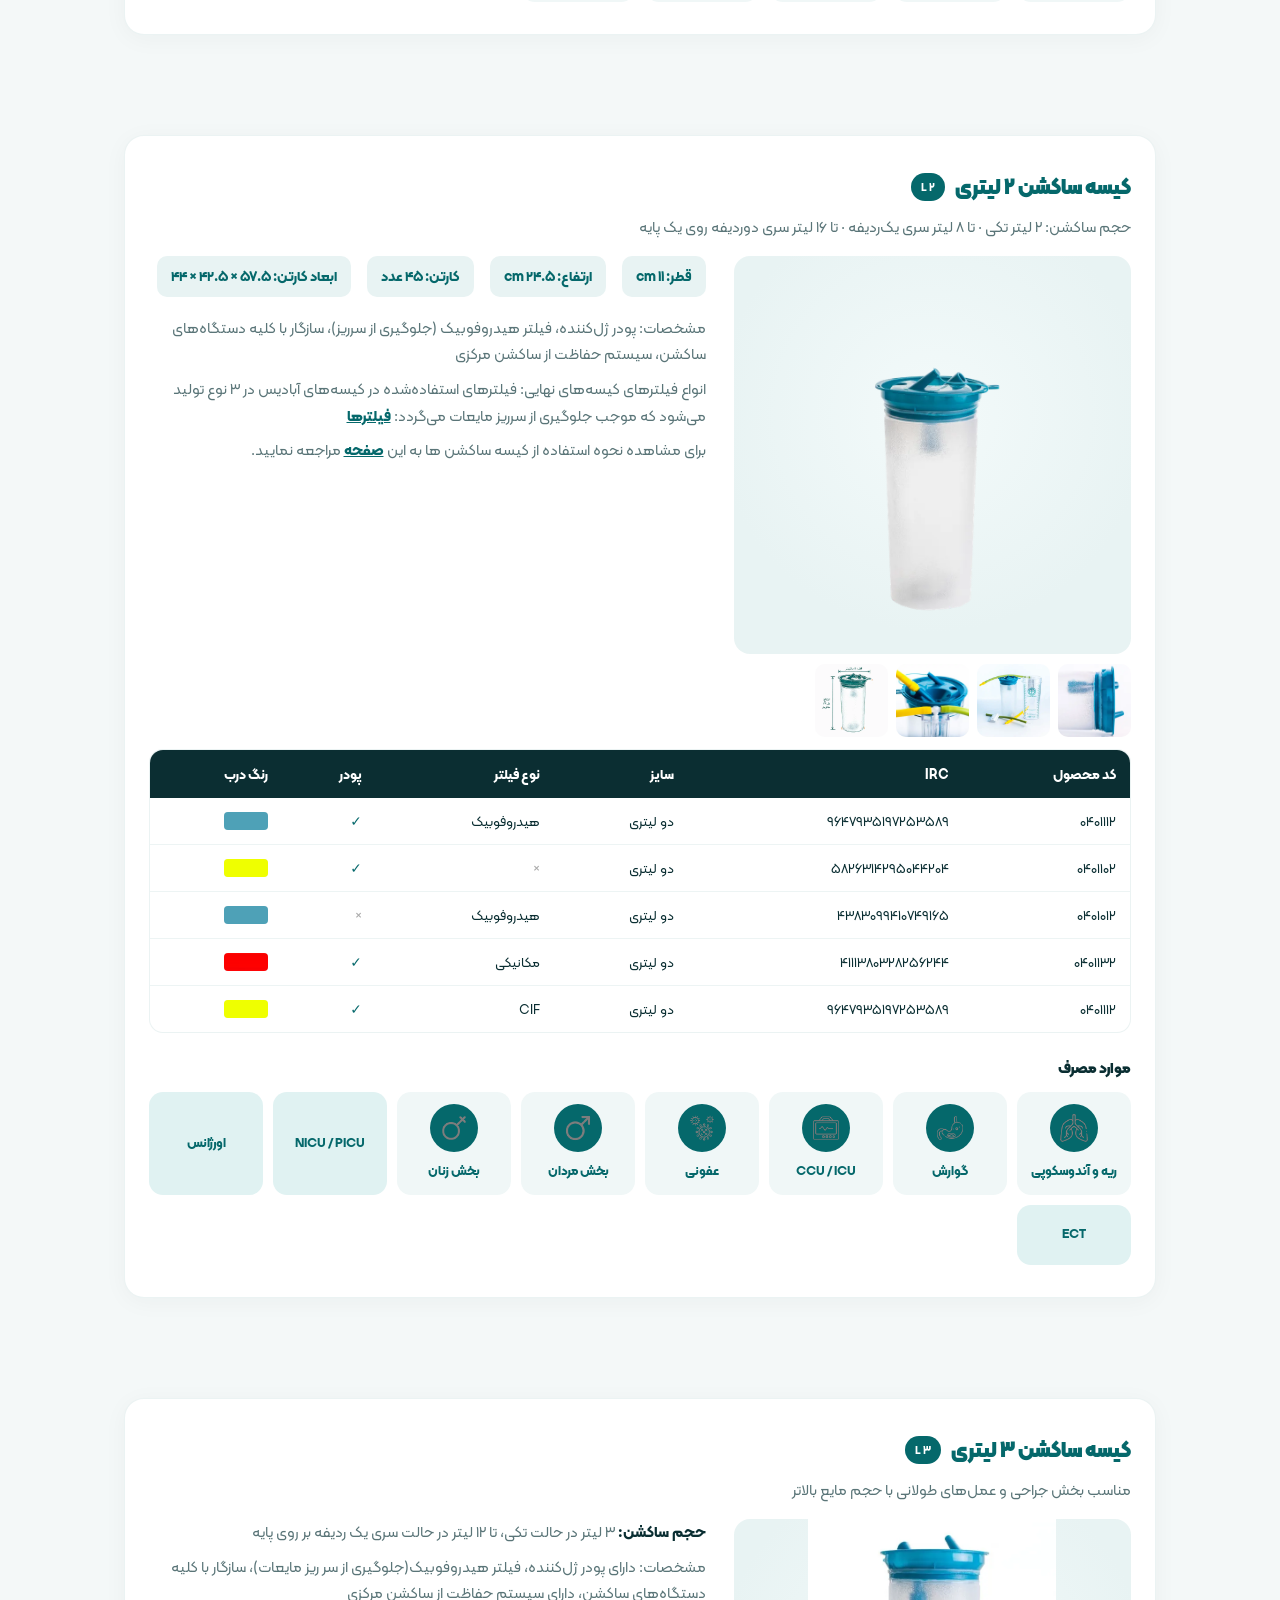
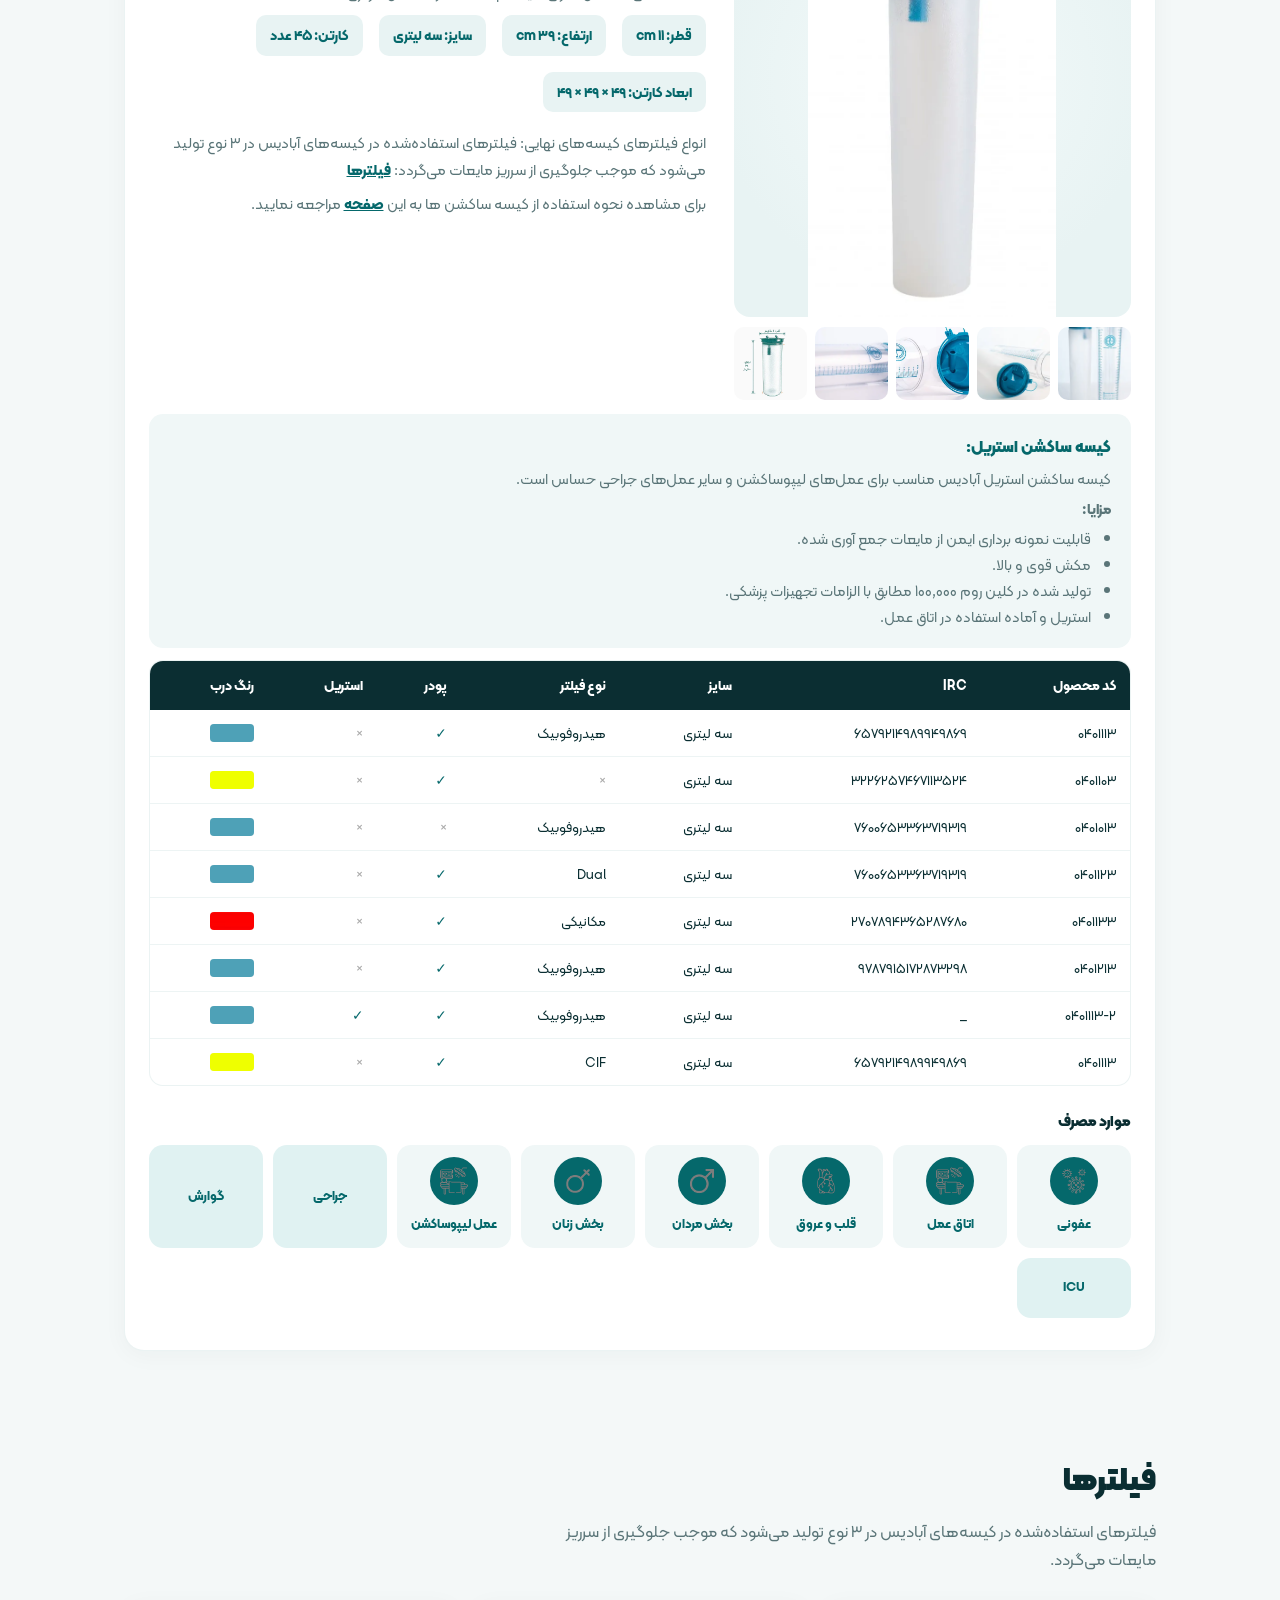
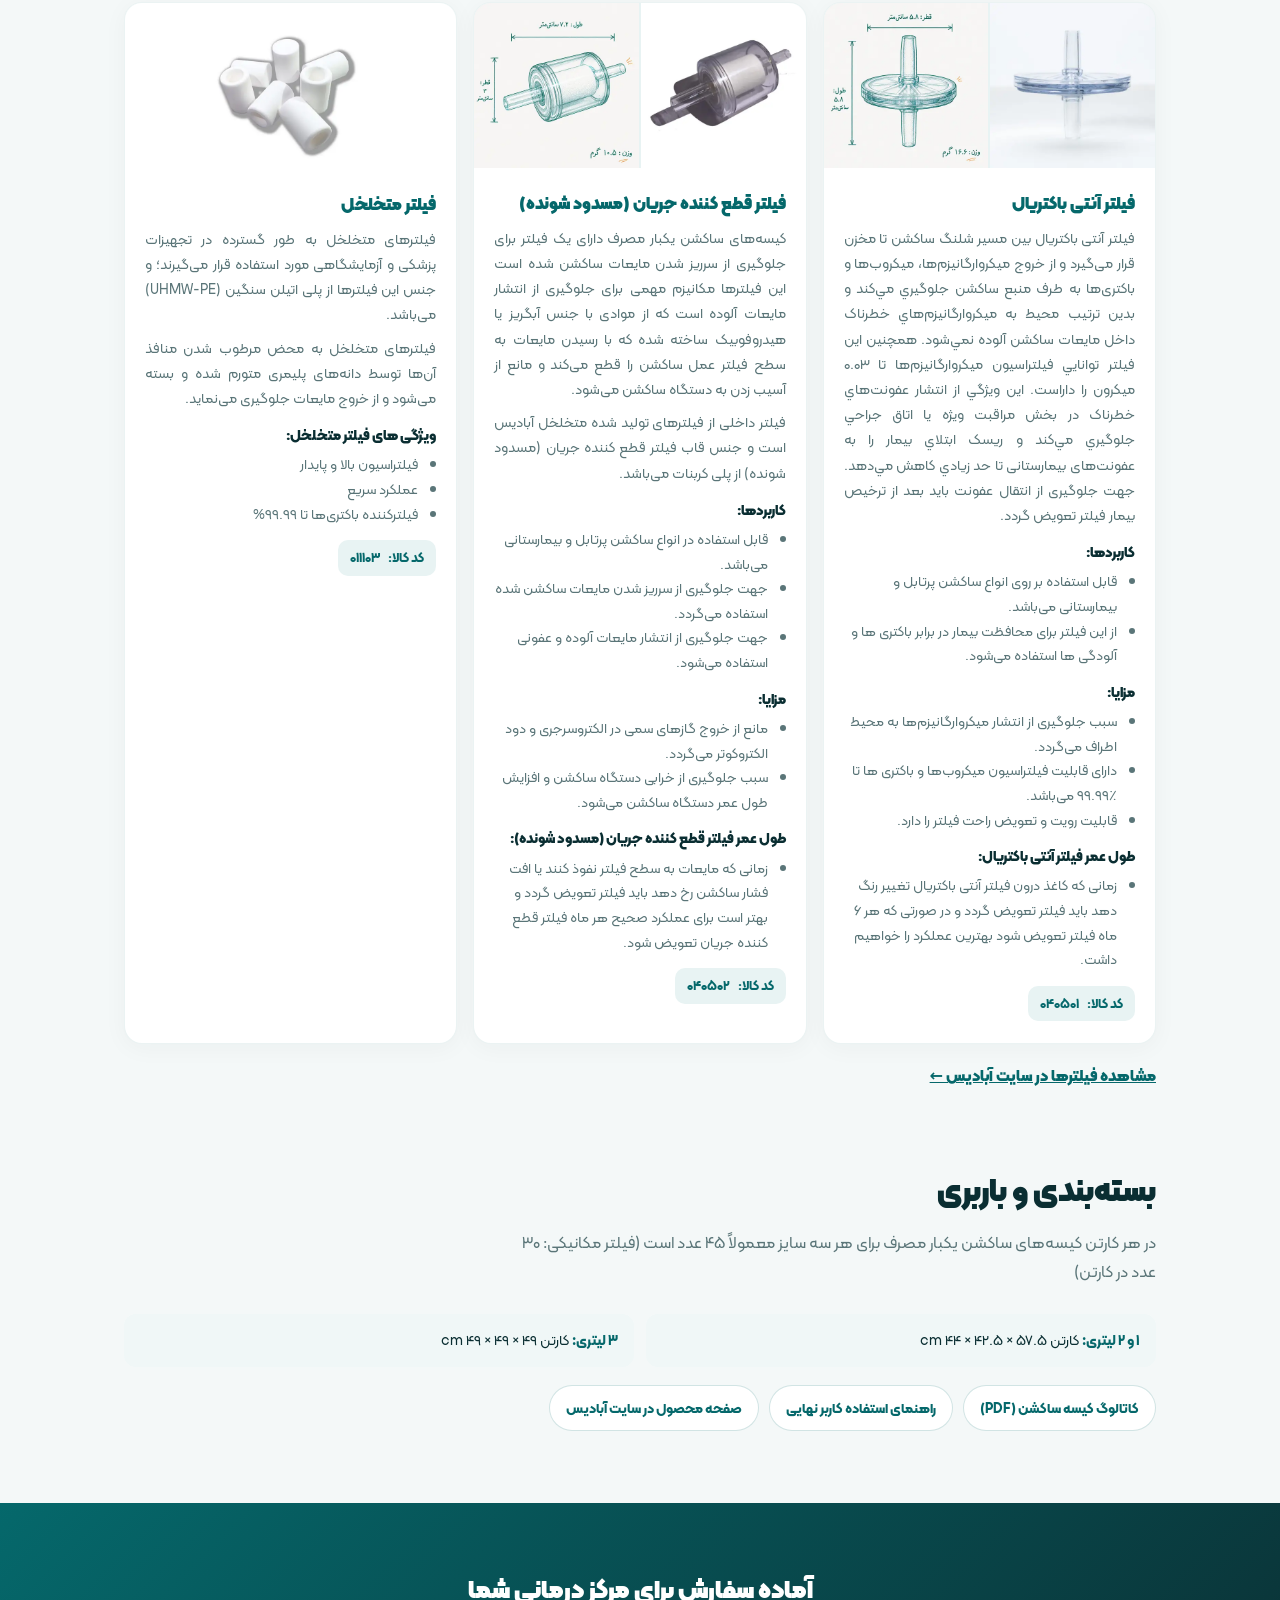
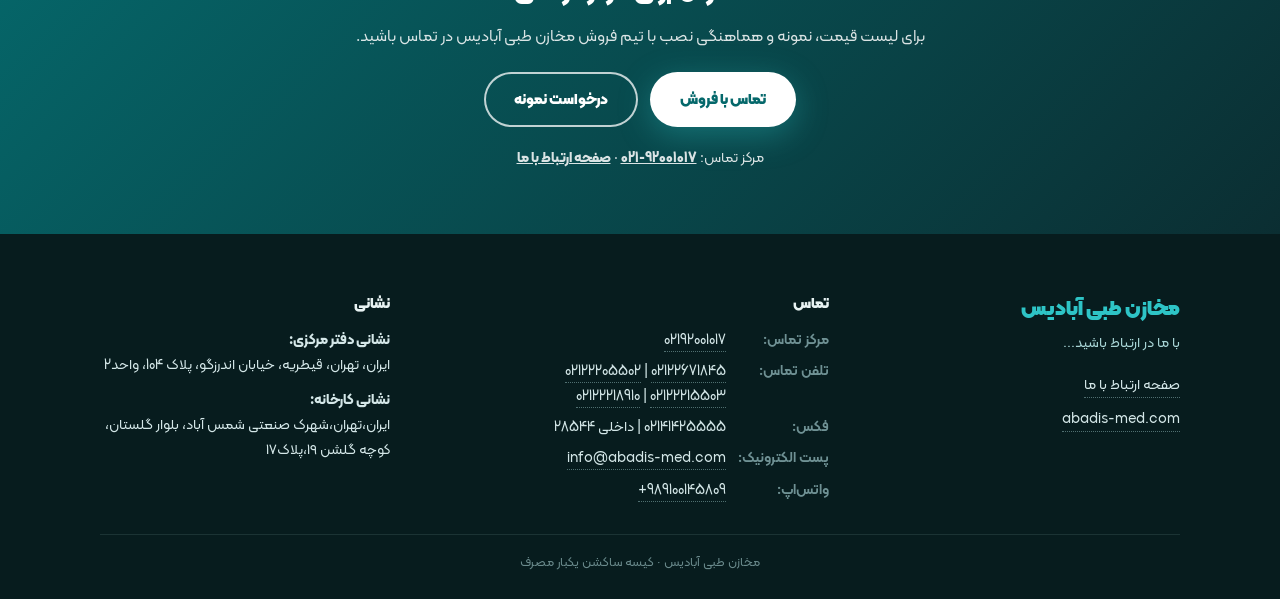
==== commit 4c30ff57: "fix(abadis): frame Zagros hero to keep peaks dominant Slightly lift crop so foothill oaks stay tiny " ====
--- a/abadis/index.html
+++ b/abadis/index.html
@@ -100,7 +100,7 @@
       pointer-events: none;
       background:
         #f7fbfb
-        url("img/zagros/zagros-koh.jpg") center 58% / cover no-repeat;
+        url("img/zagros/zagros-koh.jpg") center 48% / 112% auto no-repeat;
       background-color: #f7fbfb;
     }
     /* soft mist only — oaks are baked into the painting; no sticker overlays */
@@ -412,8 +412,8 @@
 
     @media (max-width: 720px) {
       .hero-art {
-        background-size: cover;
-        background-position: center 52%;
+        background-size: 145% auto;
+        background-position: center 42%;
       }
     }
 
